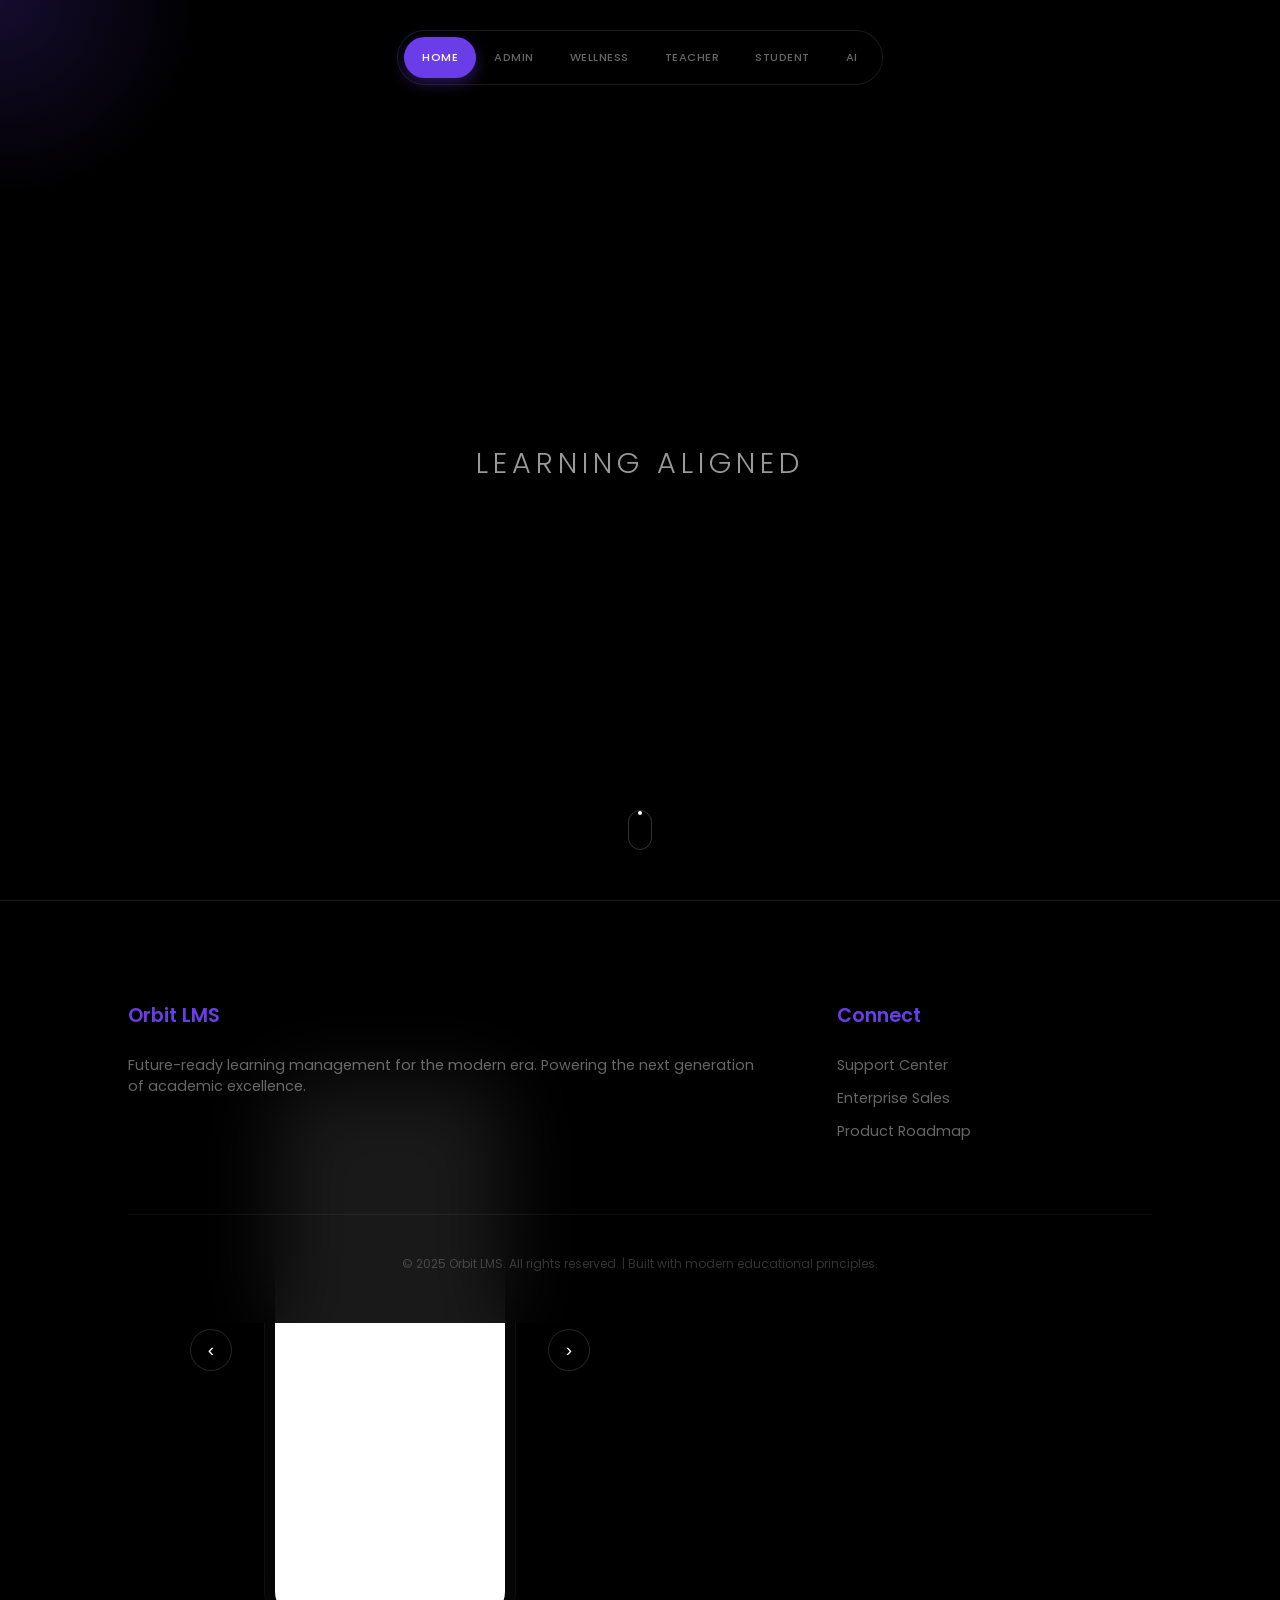
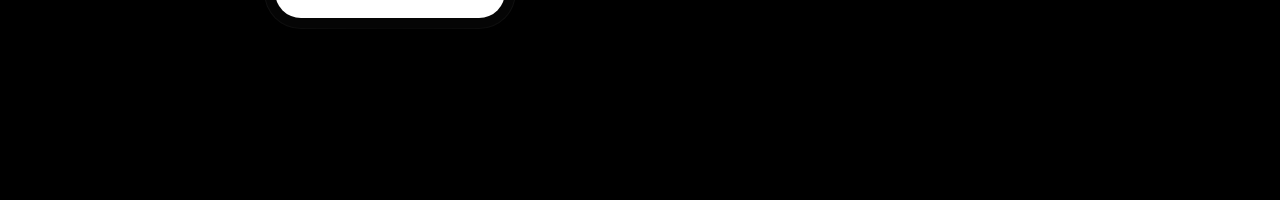
==== index.html @ 5fdad72a "Create index.html" ====
<!DOCTYPE html>
<html lang="en">
<head>
    <meta charset="UTF-8">
    <meta name="viewport" content="width=device-width, initial-scale=1.0">
    <title>Orbit LMS</title>
    <link href="https://fonts.googleapis.com/css2?family=Poppins:wght@200;300;400;500;600;700;800;900&display=swap" rel="stylesheet">
    <link rel="stylesheet" href="style.css">
</head>
<body>
    <div id="app" class="app-container bg-transition-purple is-hero-active">
        <div class="cursor-glow"></div>
        <div id="cursor-trail"></div>
        
        <nav class="floating-nav is-hero">
            <div class="nav-pill" id="nav-pill">
                <button class="active" data-section="hero">Home</button>
                <button data-section="admin">Admin</button>
                <button data-section="wellness">Wellness</button>
                <button data-section="teacher">Teacher</button>
                <button data-section="student">Student</button>
                <button data-section="ai">Ai</button>
            </div>
        </nav>
        
        <header class="hero" id="hero-section">
            <div class="hero-content">
                <h1 class="interactive-title" id="title-text"></h1>
                <p>Learning Aligned</p>
                <div class="scroll-indicator">
                    <div class="mouse"></div>
                </div>
            </div>
        </header>

        <main class="interactive-scroll-zone">
            <div class="sticky-phone-container">
                <div class="phone-mockup">
                    <button class="phone-nav-btn prev" id="prev-btn">‹</button>
                    <button class="phone-nav-btn next" id="next-btn">›</button>
                    
                    <div class="phone-screen">
                        <div class="screen-inner">
                            <div class="app-bar" id="app-bar">Orbit ADMIN</div>
                            <div class="screen-content">
                                <div class="sub-slide-container" id="sub-slides"></div>
                            </div>
                            <div class="screen-dots" id="screen-dots"></div>
                        </div>
                    </div>
                </div>
            </div>

            <div class="content-layers" id="content-layers"></div>
        </main>

        <footer class="footer">
            <div class="footer-content">
                <div class="footer-section">
                    <h3>Orbit LMS</h3>
                    <p>Future-ready learning management for the modern era. Powering the next generation of academic excellence.</p>
                </div>
                <div class="footer-section">
                    <h3>Connect</h3>
                    <a href="#">Support Center</a>
                    <a href="#">Enterprise Sales</a>
                    <a href="#">Product Roadmap</a>
                </div>
            </div>
            <div class="footer-bottom">
                &copy; 2025 Orbit LMS. All rights reserved. | Built with modern educational principles.
            </div>
        </footer>
    </div>

    <script src="script.js"></script>
</body>
</html>
---- style.css ----
/* Modern Orbit LMS Styles */
:root {
    --primary: #6A3DE8;
    --primary-glow: rgba(106, 61, 232, 0.4);
    --wellness-pink: #FFB7C5;
    --wellness-maroon: #5E0B15;
    --bg-dark: #000000;
    --glass: rgba(255, 255, 255, 0.05);
    --glass-border: rgba(255, 255, 255, 0.1);
    --font-sans: 'Poppins', sans-serif;
    --phone-width: 250px;
    --sidebar-width: 140px;
}

* {
    margin: 0;
    padding: 0;
    box-sizing: border-box;
}

.is-hero-active * {
    cursor: none !important;
}

.is-content-active * {
    cursor: auto;
}

body {
    font-family: var(--font-sans);
    color: #fff;
    background-color: var(--bg-dark);
    overflow-x: hidden;
    -webkit-font-smoothing: antialiased;
}

.app-container {
    min-height: 100vh;
    transition: background 1.2s cubic-bezier(0.4, 0, 0.2, 1);
}

.bg-transition-purple {
    background: linear-gradient(135deg, var(--primary) 0%, var(--bg-dark) 100%);
    background-attachment: fixed;
}

.bg-transition-wellness {
    background: linear-gradient(135deg, var(--wellness-pink) 0%, var(--wellness-maroon) 100%);
    background-attachment: fixed;
}

.cursor-trail-symbol {
    position: fixed;
    pointer-events: none;
    z-index: 10000;
    color: var(--primary);
    font-family: var(--font-sans);
    font-weight: 700;
    font-size: 1.2rem;
    transform: translate(-50%, -50%);
    user-select: none;
    mix-blend-mode: screen;
}

.cursor-glow {
    position: fixed;
    width: 400px;
    height: 400px;
    background: radial-gradient(circle, rgba(106, 61, 232, 0.2) 0%, transparent 70%);
    border-radius: 50%;
    pointer-events: none;
    z-index: 9999;
    transform: translate(-50%, -50%);
}

.hero {
    height: 100vh;
    display: flex;
    align-items: center;
    justify-content: center;
    text-align: center;
    position: relative;
    z-index: 10;
    background-color: #000000;
}

.hero h1 {
    font-family: var(--font-sans);
    font-size: clamp(3rem, 12vw, 7rem);
    font-weight: 600;
    letter-spacing: -0.05em;
    line-height: 0.9;
    margin-bottom: 20px;
}

.interactive-title {
    display: inline-flex;
    white-space: pre;
}

.title-char {
    display: inline-block;
    transition: transform 0.3s cubic-bezier(0.175, 0.885, 0.32, 1.275), 
                text-shadow 0.3s ease, 
                color 0.3s ease;
    font-family: var(--font-sans);
}

.title-char:hover {
    transform: scale(1.08);
    color: #fff;
    text-shadow: 
        0 0 20px var(--primary),
        0 0 40px var(--primary-glow),
        0 0 60px rgba(255, 255, 255, 0.2);
}

.title-space {
    display: inline-block;
}

.hero p {
    font-family: var(--font-sans);
    font-size: clamp(1rem, 3vw, 1.8rem);
    font-weight: 300;
    opacity: 0.6;
    letter-spacing: 5px;
    text-transform: uppercase;
}

.scroll-indicator {
    position: absolute;
    bottom: 50px;
    left: 50%;
    transform: translateX(-50%);
}

.mouse {
    width: 24px;
    height: 40px;
    border: 1.5px solid rgba(255,255,255,0.2);
    border-radius: 20px;
    position: relative;
}

.mouse::before {
    content: '';
    width: 4px;
    height: 4px;
    background: #fff;
    position: absolute;
    left: 50%;
    transform: translateX(-50%);
    border-radius: 50%;
    animation: mouseScroll 2s infinite;
}

@keyframes mouseScroll {
    0% { opacity: 0; top: 8px; }
    50% { opacity: 1; }
    100% { opacity: 0; top: 28px; }
}

.interactive-scroll-zone {
    position: relative;
    width: 100%;
}

.sticky-phone-container {
    position: sticky;
    top: 0;
    height: 100vh;
    width: 100%;
    display: grid;
    grid-template-columns: 1fr 1fr;
    align-items: center;
    z-index: 100;
    pointer-events: none;
}

.phone-mockup {
    grid-column: 1;
    justify-self: center;
    margin-left: var(--sidebar-width);
    width: var(--phone-width);
    aspect-ratio: 9 / 20;
    height: auto;
    max-height: 80vh;
    background: #050505;
    border-radius: 36px;
    padding: 10px;
    box-shadow: 0 60px 120px rgba(0,0,0,0.8), 0 0 0 1px rgba(255,255,255,0.1);
    position: relative;
    pointer-events: auto;
    display: flex;
    flex-direction: column;
}

.phone-nav-btn {
    position: absolute;
    top: 50%;
    width: 42px;
    height: 42px;
    border-radius: 50%;
    background: rgba(0,0,0,0.9);
    backdrop-filter: blur(10px);
    border: 1px solid rgba(255,255,255,0.15);
    color: white;
    display: flex;
    align-items: center;
    justify-content: center;
    font-size: 1.2rem;
    z-index: 110;
    transform: translateY(-50%);
    transition: all 0.3s cubic-bezier(0.16, 1, 0.3, 1);
    cursor: pointer;
}

.phone-nav-btn:hover { 
    background: var(--primary); 
    border-color: transparent; 
}

.phone-nav-btn.prev { 
    left: -75px; 
}

.phone-nav-btn.next { 
    right: -75px; 
}

.phone-screen {
    flex: 1;
    width: 100%;
    background: #ffffff;
    border-radius: 26px;
    overflow: hidden;
    color: #111;
    position: relative;
}

.screen-inner { 
    height: 100%; 
    display: flex; 
    flex-direction: column; 
}

.app-bar { 
    padding: 30px 20px 15px; 
    font-weight: 600; 
    font-size: 0.6rem; 
    border-bottom: 1px solid #f2f2f2; 
    text-align: center; 
    letter-spacing: 1.2px; 
    text-transform: uppercase; 
    color: #bbb; 
}

.screen-content { 
    flex: 1; 
    overflow: hidden; 
    position: relative; 
}

.sub-slide-container { 
    display: flex; 
    height: 100%; 
    transition: transform 0.7s cubic-bezier(0.16, 1, 0.3, 1); 
}

.sub-slide { 
    min-width: 100%; 
    height: 100%; 
    padding: 25px 20px; 
    display: flex; 
    flex-direction: column; 
    align-items: center; 
    text-align: center; 
}

.sub-slide h2 { 
    font-family: var(--font-sans); 
    font-size: 1.1rem; 
    font-weight: 500; 
    margin-bottom: 8px; 
    color: var(--primary); 
}

.sub-slide p { 
    font-family: var(--font-sans); 
    font-size: 0.75rem; 
    color: #888; 
    line-height: 1.5; 
}

.phone-icon-large { 
    font-size: 3rem; 
    margin-bottom: 15px; 
}

.screen-dots { 
    padding: 12px; 
    display: flex; 
    justify-content: center; 
    gap: 6px; 
}

.s-dot { 
    width: 5px; 
    height: 5px; 
    border-radius: 50%; 
    background: #eee; 
    transition: all 0.3s; 
}

.s-dot.active { 
    background: var(--primary); 
    width: 15px; 
    border-radius: 4px; 
}

.content-layers {
    margin-top: -100vh;
}

.scroll-section {
    height: 100vh;
    width: 100%;
    display: grid;
    grid-template-columns: 1fr 1fr;
    align-items: center;
    position: relative;
    padding: 0 5%;
}

.text-content {
    grid-column: 2;
    padding-left: 10%;
    padding-right: 5%;
    z-index: 10;
    text-align: left;
}

.section-title {
    font-family: var(--font-sans);
    font-size: clamp(2rem, 5vw, 3.5rem);
    font-weight: 600;
    margin-bottom: 20px;
    line-height: 1.1;
    letter-spacing: -0.01em;
}

.section-subtitle {
    font-family: var(--font-sans);
    font-size: clamp(0.9rem, 1.8vw, 1.15rem);
    font-weight: 300;
    line-height: 1.6;
    color: rgba(255,255,255,0.7);
}

.footer {
    padding: 100px 10% 50px;
    background: rgba(0,0,0,0.9);
    backdrop-filter: blur(40px);
    border-top: 1px solid var(--glass-border);
    position: relative;
    z-index: 110;
}

.footer-content {
    display: grid;
    grid-template-columns: 2fr 1fr;
    gap: 80px;
    margin-bottom: 60px;
}

.footer-section h3 { 
    font-family: var(--font-sans); 
    font-size: 1.2rem; 
    color: var(--primary); 
    margin-bottom: 25px; 
    font-weight: 600; 
}

.footer-section p, 
.footer-section a { 
    font-family: var(--font-sans); 
    color: rgba(255,255,255,0.4); 
    text-decoration: none; 
    display: block; 
    margin-bottom: 12px; 
    font-size: 0.9rem; 
}

.footer-bottom { 
    text-align: center; 
    padding-top: 40px; 
    border-top: 1px solid rgba(255,255,255,0.05); 
    font-size: 0.75rem; 
    color: rgba(255,255,255,0.2); 
}

.floating-nav {
    position: fixed;
    z-index: 1000;
    transition: all 0.6s cubic-bezier(0.16, 1, 0.3, 1);
    pointer-events: none;
}

.floating-nav.is-hero {
    top: 30px;
    left: 0;
    right: 0;
    display: flex;
    justify-content: center;
    padding: 0 15px;
}

.floating-nav.is-sidebar {
    top: 100px;
    left: 30px;
    bottom: 100px;
    display: flex;
    align-items: center;
}

.nav-pill {
    pointer-events: auto;
    background: rgba(0, 0, 0, 0.85);
    backdrop-filter: blur(25px);
    padding: 6px;
    border-radius: 40px;
    border: 1px solid var(--glass-border);
    display: flex;
    box-shadow: 0 20px 40px rgba(0,0,0,0.6);
}

.is-sidebar .nav-pill {
    flex-direction: column;
    padding: 12px 6px;
    gap: 8px;
}

.nav-pill button {
    background: transparent;
    border: none;
    color: rgba(255,255,255,0.4);
    padding: 12px 18px;
    border-radius: 100px;
    cursor: pointer;
    font-weight: 500;
    font-size: 0.7rem;
    transition: all 0.3s cubic-bezier(0.16, 1, 0.3, 1);
    letter-spacing: 0.5px;
    text-transform: uppercase;
    font-family: var(--font-sans);
    white-space: nowrap;
}

.nav-pill button:hover {
    color: #fff;
    background: rgba(255,255,255,0.05);
}

.nav-pill button.active {
    background: var(--primary);
    color: #fff;
    box-shadow: 0 5px 15px var(--primary-glow);
}

@media (max-width: 768px) {
    .floating-nav {
        display: none !important;
    }

    .is-hero-active * { 
        cursor: auto !important; 
    }

    .sticky-phone-container {
        grid-template-columns: 1fr;
        justify-content: center;
        align-items: flex-start;
        padding-top: 10vh;
    }

    .phone-mockup {
        grid-column: 1;
        margin-left: 0;
        width: 180px;
        max-height: 50vh;
        box-shadow: 0 30px 60px rgba(0,0,0,0.8);
    }

    .phone-nav-btn {
        width: 36px;
        height: 36px;
        font-size: 1rem;
    }
    
    .phone-nav-btn.prev { 
        left: -45px; 
    }
    
    .phone-nav-btn.next { 
        right: -45px; 
    }

    .scroll-section {
        grid-template-columns: 1fr;
        height: 100vh;
        display: flex;
        flex-direction: column;
        justify-content: flex-end;
        padding-bottom: 10vh;
    }

    .text-content {
        grid-column: 1;
        width: 90%;
        margin: 0 auto;
        padding: 24px;
        text-align: center;
        background: rgba(0, 0, 0, 0.7);
        backdrop-filter: blur(20px);
        border-radius: 20px;
        border: 1px solid rgba(255, 255, 255, 0.1);
        box-shadow: 0 10px 30px rgba(0,0,0,0.5);
    }

    .section-title {
        font-family: var(--font-sans);
        font-size: 1.8rem;
        margin-bottom: 10px;
    }

    .section-subtitle {
        font-family: var(--font-sans);
        font-size: 0.9rem;
        line-height: 1.4;
        color: rgba(255, 255, 255, 0.8);
    }

    .hero h1 { 
        font-size: 3.5rem; 
    }
}

@media (max-width: 1024px) and (min-width: 769px) {
    :root { 
        --sidebar-width: 80px; 
    }
    
    .text-content { 
        padding-left: 5%; 
    }
}
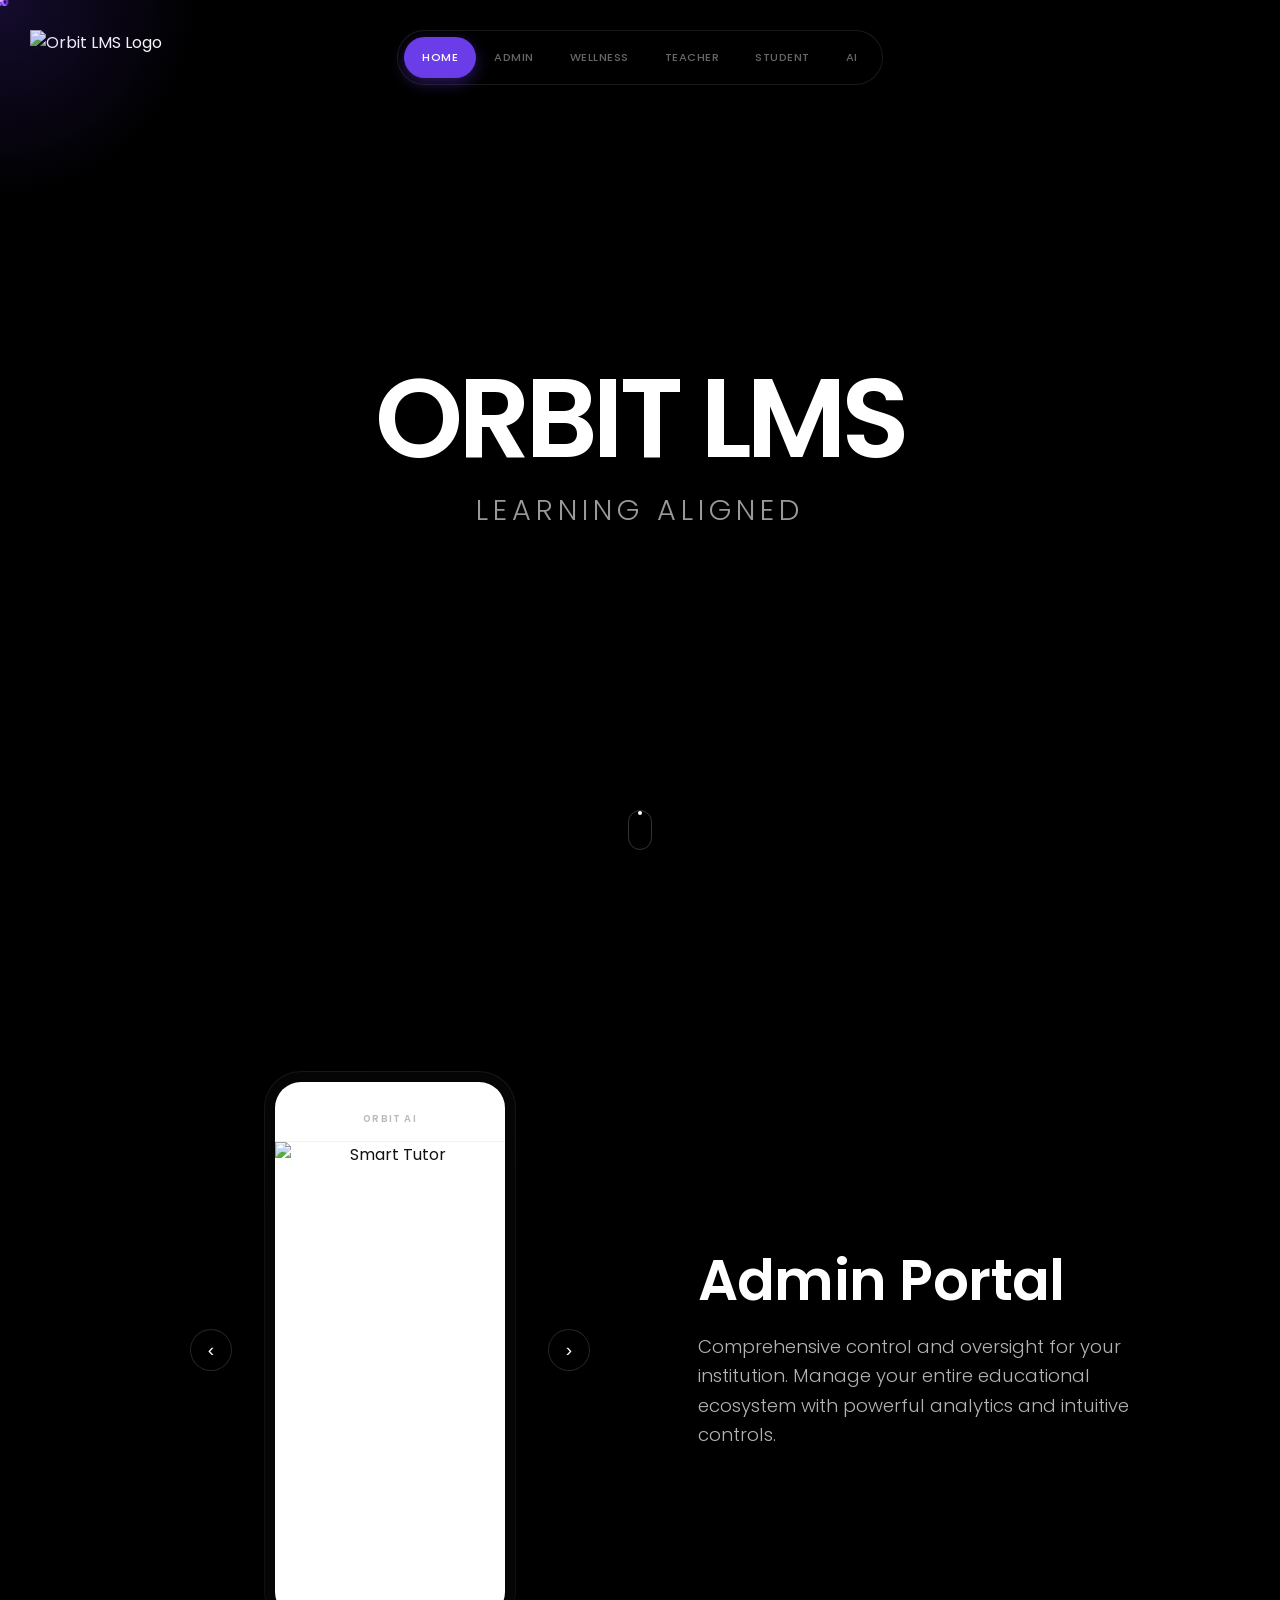
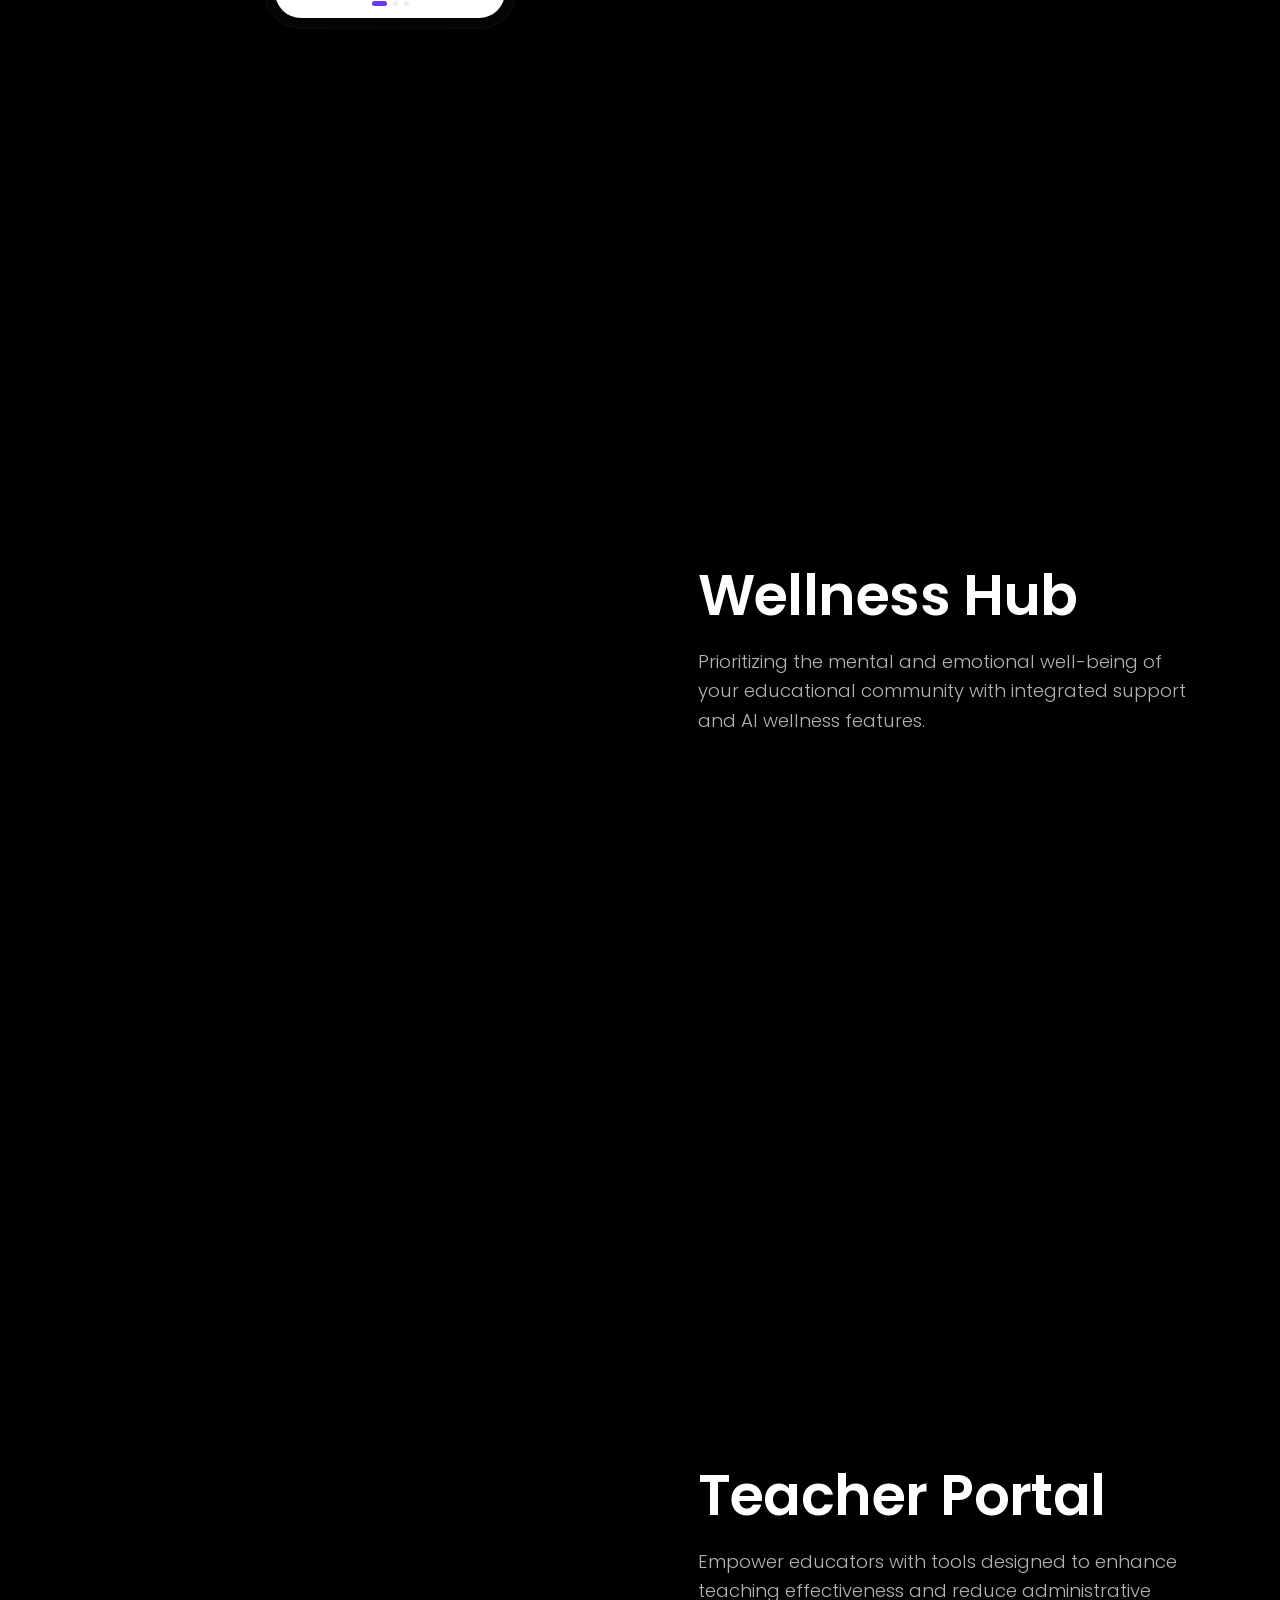
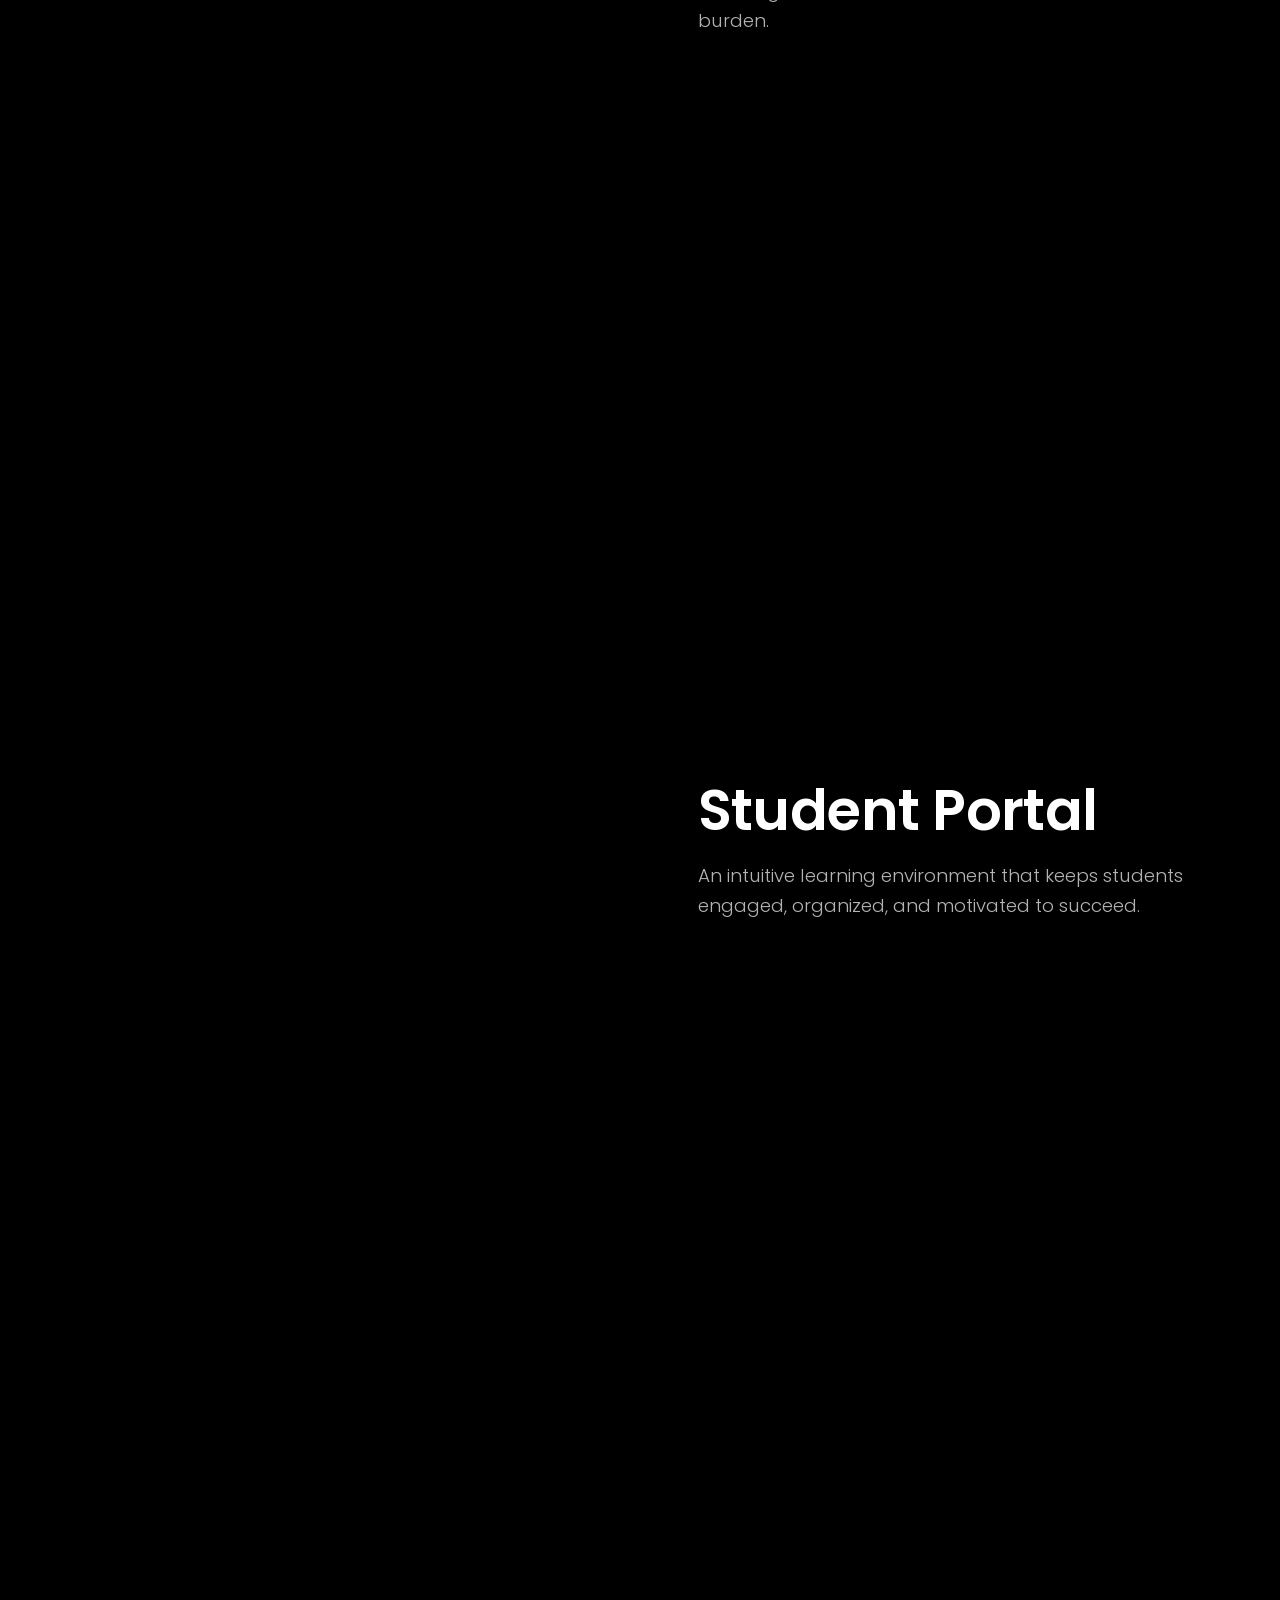
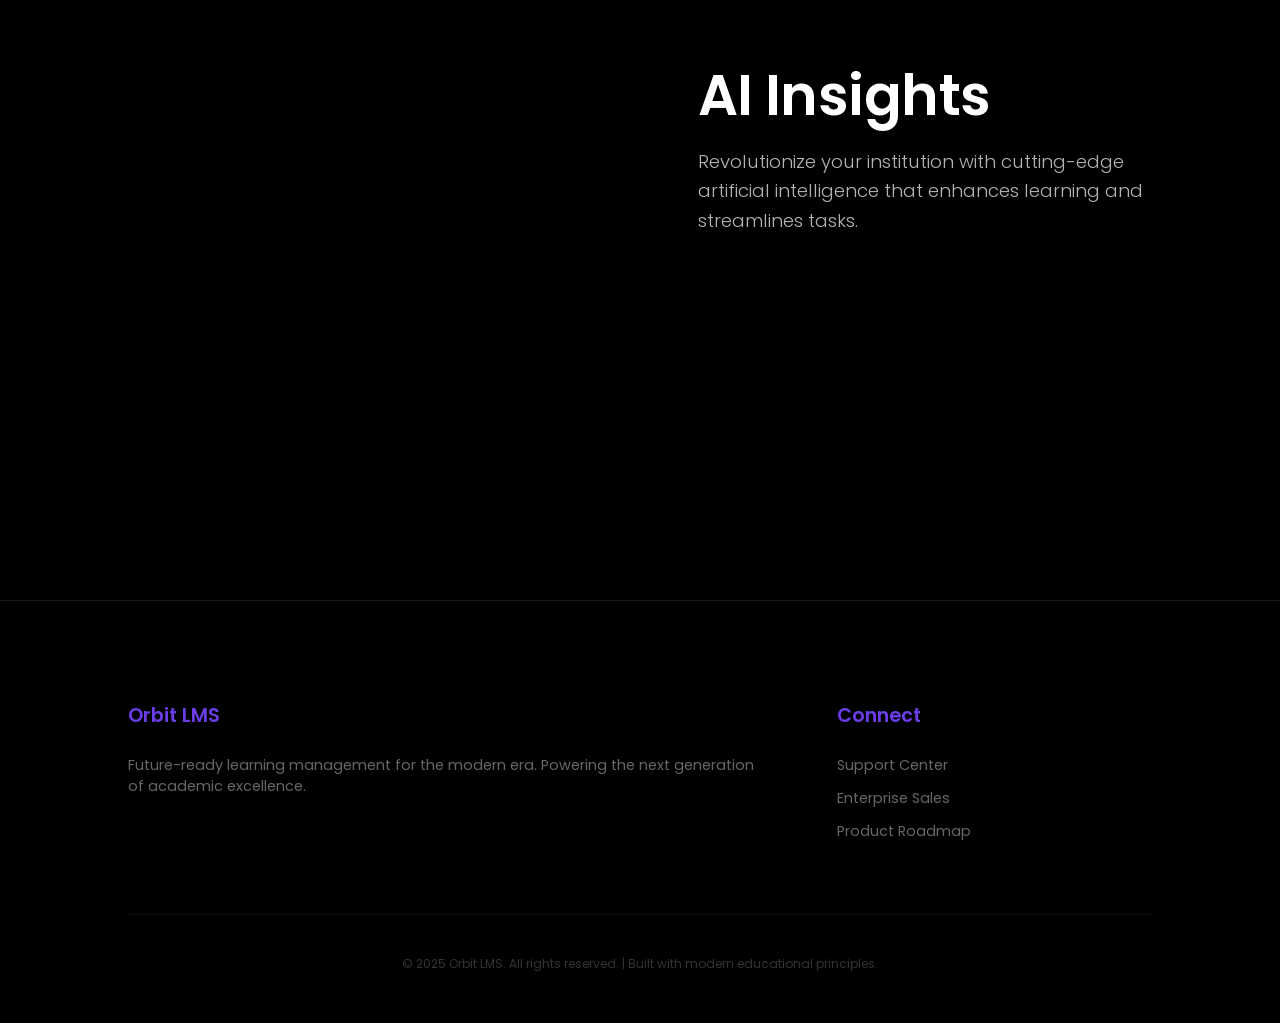
==== commit 1beb3e9c: "Update index.html" ====
--- a/index.html
+++ b/index.html
@@ -12,6 +12,10 @@
         <div class="cursor-glow"></div>
         <div id="cursor-trail"></div>
         
+        <div class="logo-container">
+            <img src="logo.png" alt="Orbit LMS Logo" class="site-logo">
+        </div>
+
         <nav class="floating-nav is-hero">
             <div class="nav-pill" id="nav-pill">
                 <button class="active" data-section="hero">Home</button>
--- a/style.css
+++ b/style.css
@@ -271,31 +271,19 @@
 .sub-slide { 
     min-width: 100%; 
     height: 100%; 
-    padding: 25px 20px; 
+    padding: 0;
     display: flex; 
     flex-direction: column; 
     align-items: center; 
-    text-align: center; 
-}
-
-.sub-slide h2 { 
-    font-family: var(--font-sans); 
-    font-size: 1.1rem; 
-    font-weight: 500; 
-    margin-bottom: 8px; 
-    color: var(--primary); 
-}
-
-.sub-slide p { 
-    font-family: var(--font-sans); 
-    font-size: 0.75rem; 
-    color: #888; 
-    line-height: 1.5; 
-}
-
-.phone-icon-large { 
-    font-size: 3rem; 
-    margin-bottom: 15px; 
+    text-align: center;
+    overflow: hidden;
+}
+
+.screenshot-image {
+    width: 100%;
+    height: 100%;
+    object-fit: cover;
+    object-position: top;
 }
 
 .screen-dots { 
@@ -398,6 +386,26 @@
     border-top: 1px solid rgba(255,255,255,0.05); 
     font-size: 0.75rem; 
     color: rgba(255,255,255,0.2); 
+}
+
+.logo-container {
+    position: fixed;
+    top: 30px;
+    left: 30px;
+    z-index: 1001;
+    pointer-events: auto;
+}
+
+.site-logo {
+    width: 50px;
+    height: 50px;
+    object-fit: contain;
+    transition: transform 0.3s cubic-bezier(0.16, 1, 0.3, 1);
+    cursor: pointer;
+}
+
+.site-logo:hover {
+    transform: scale(1.1) rotate(5deg);
 }
 
 .floating-nav {
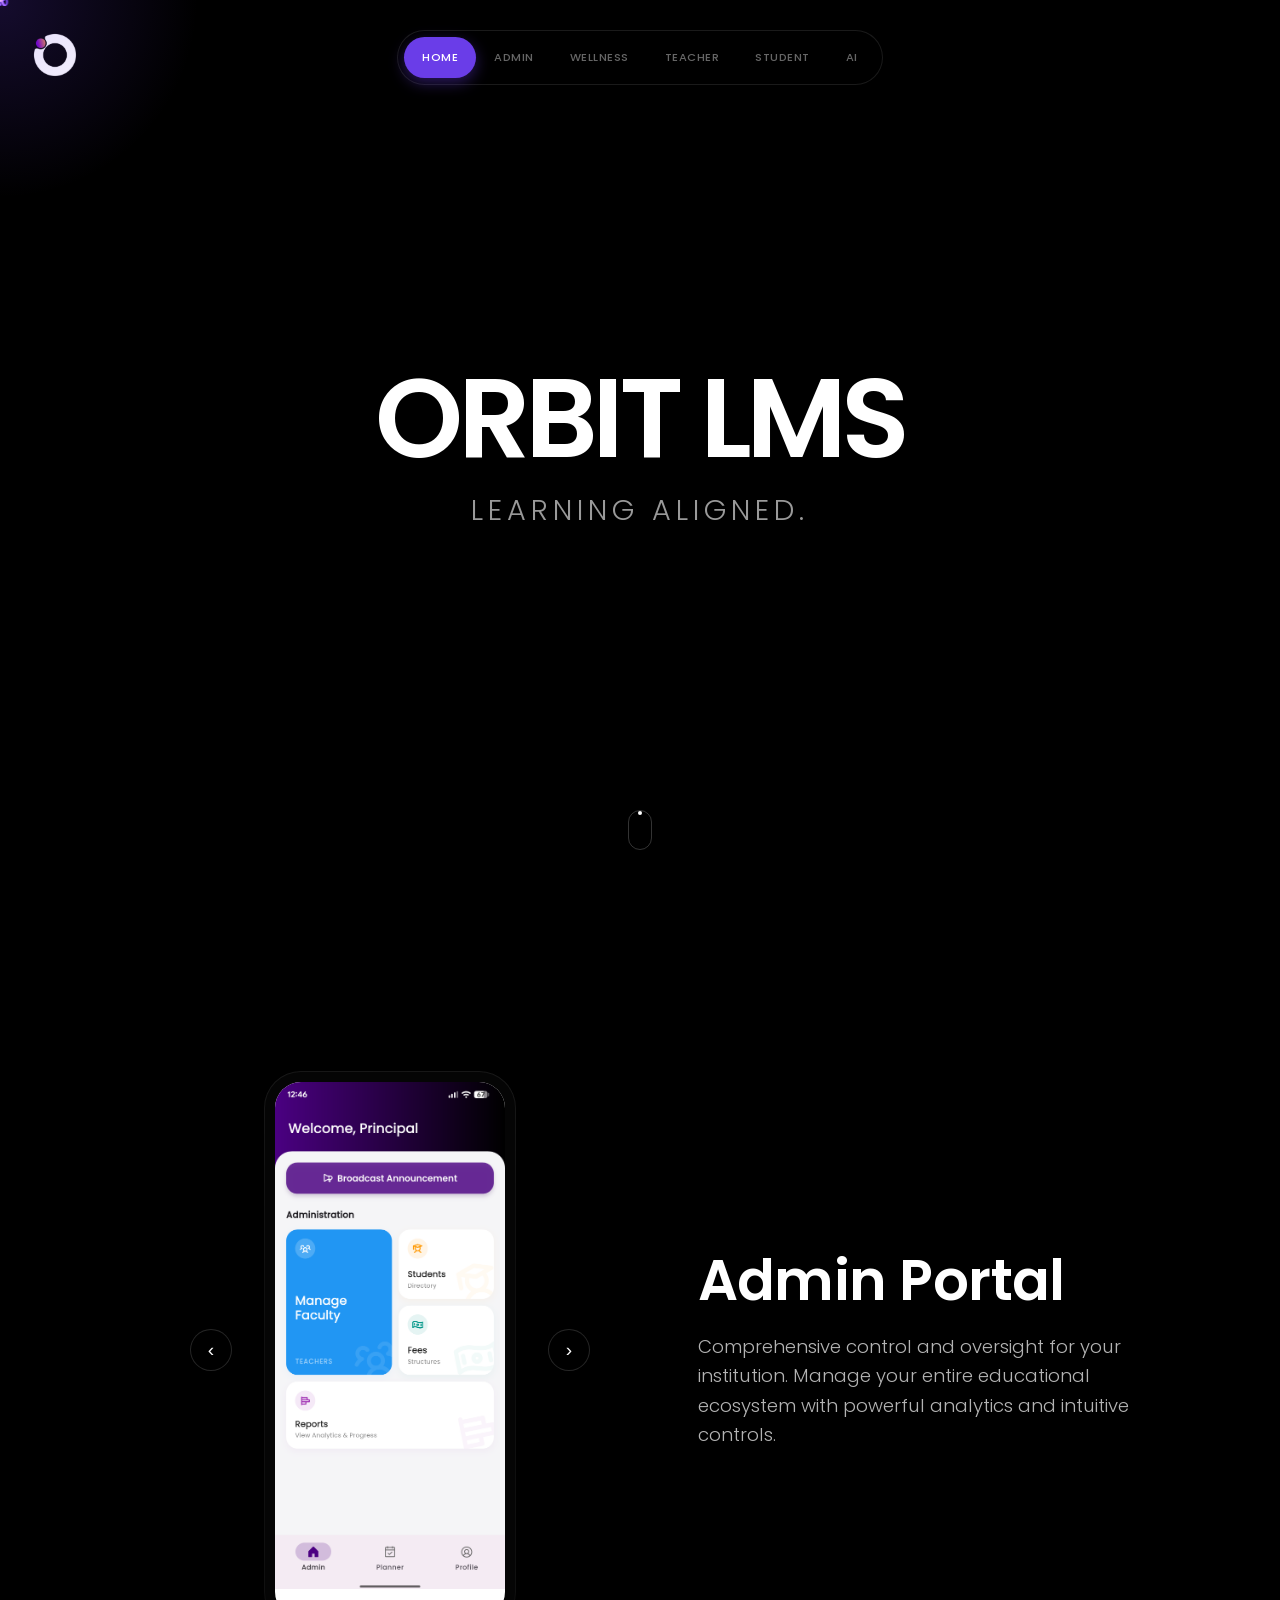
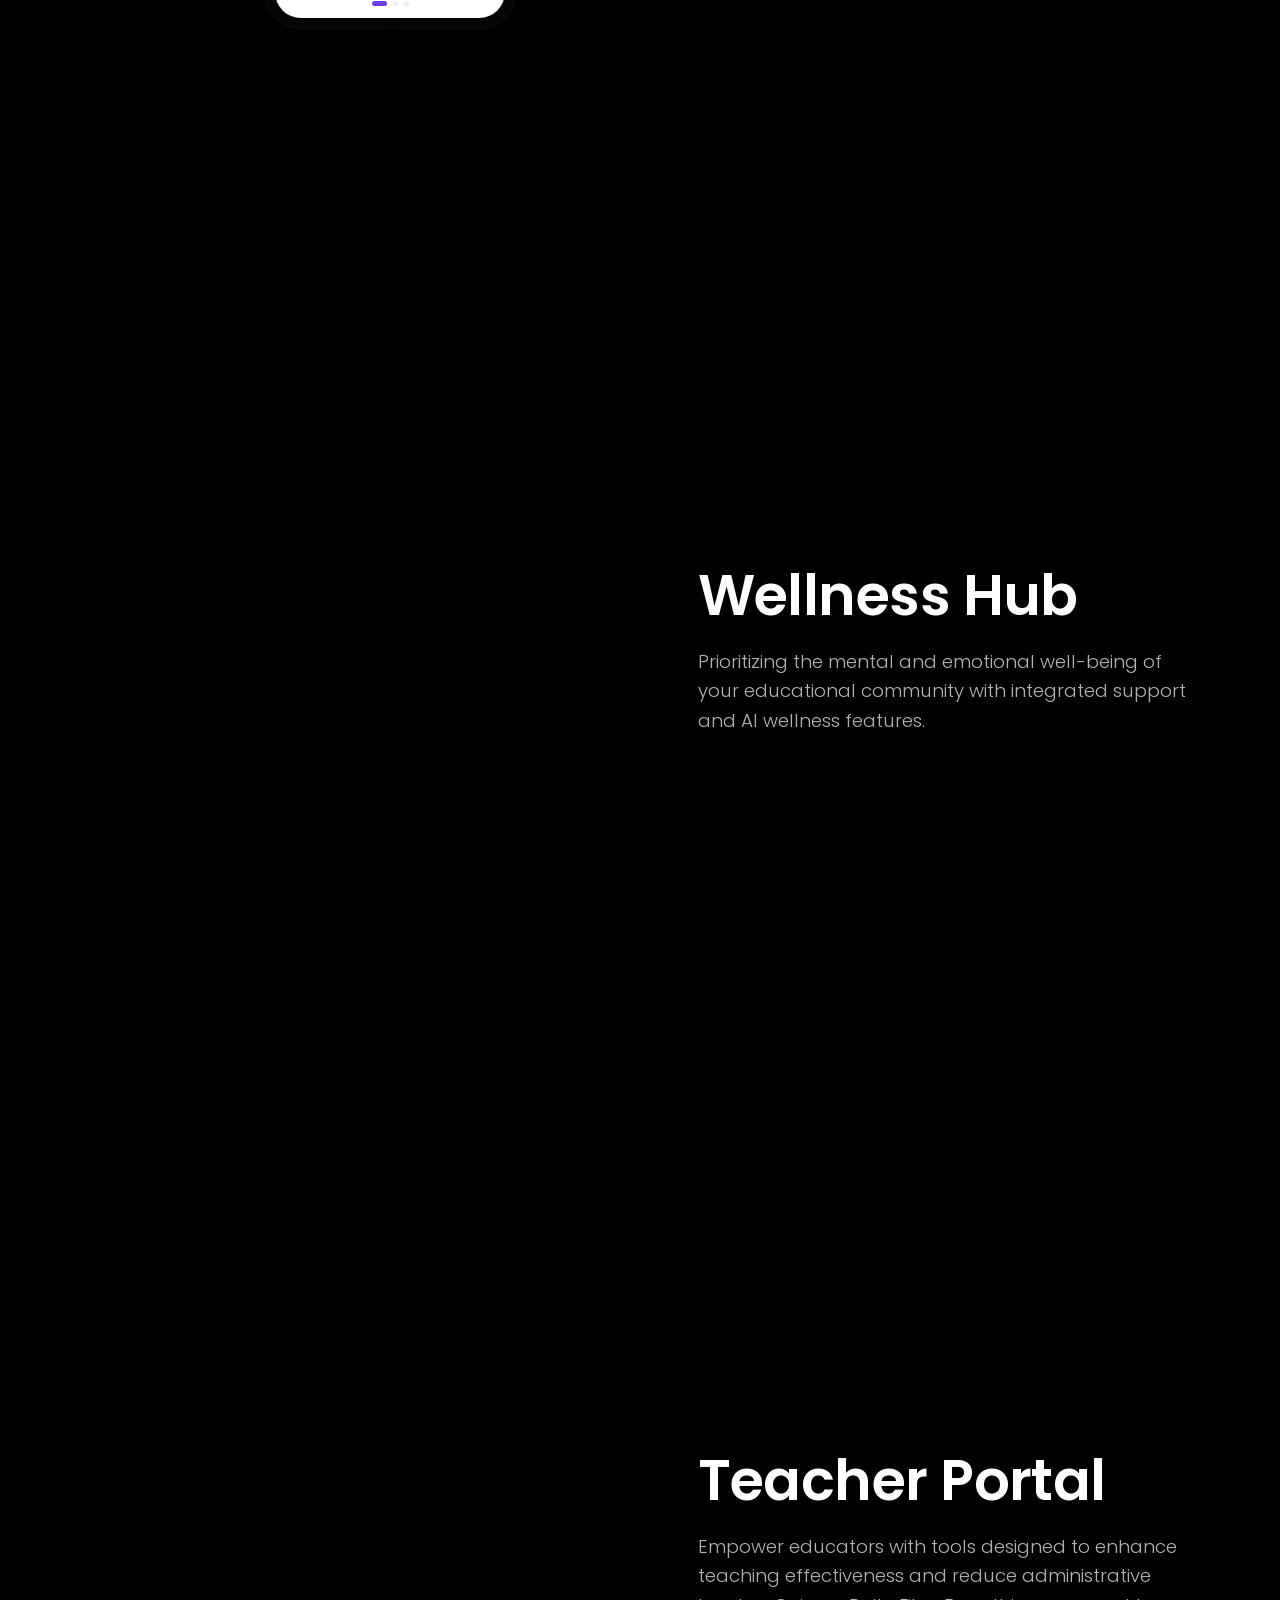
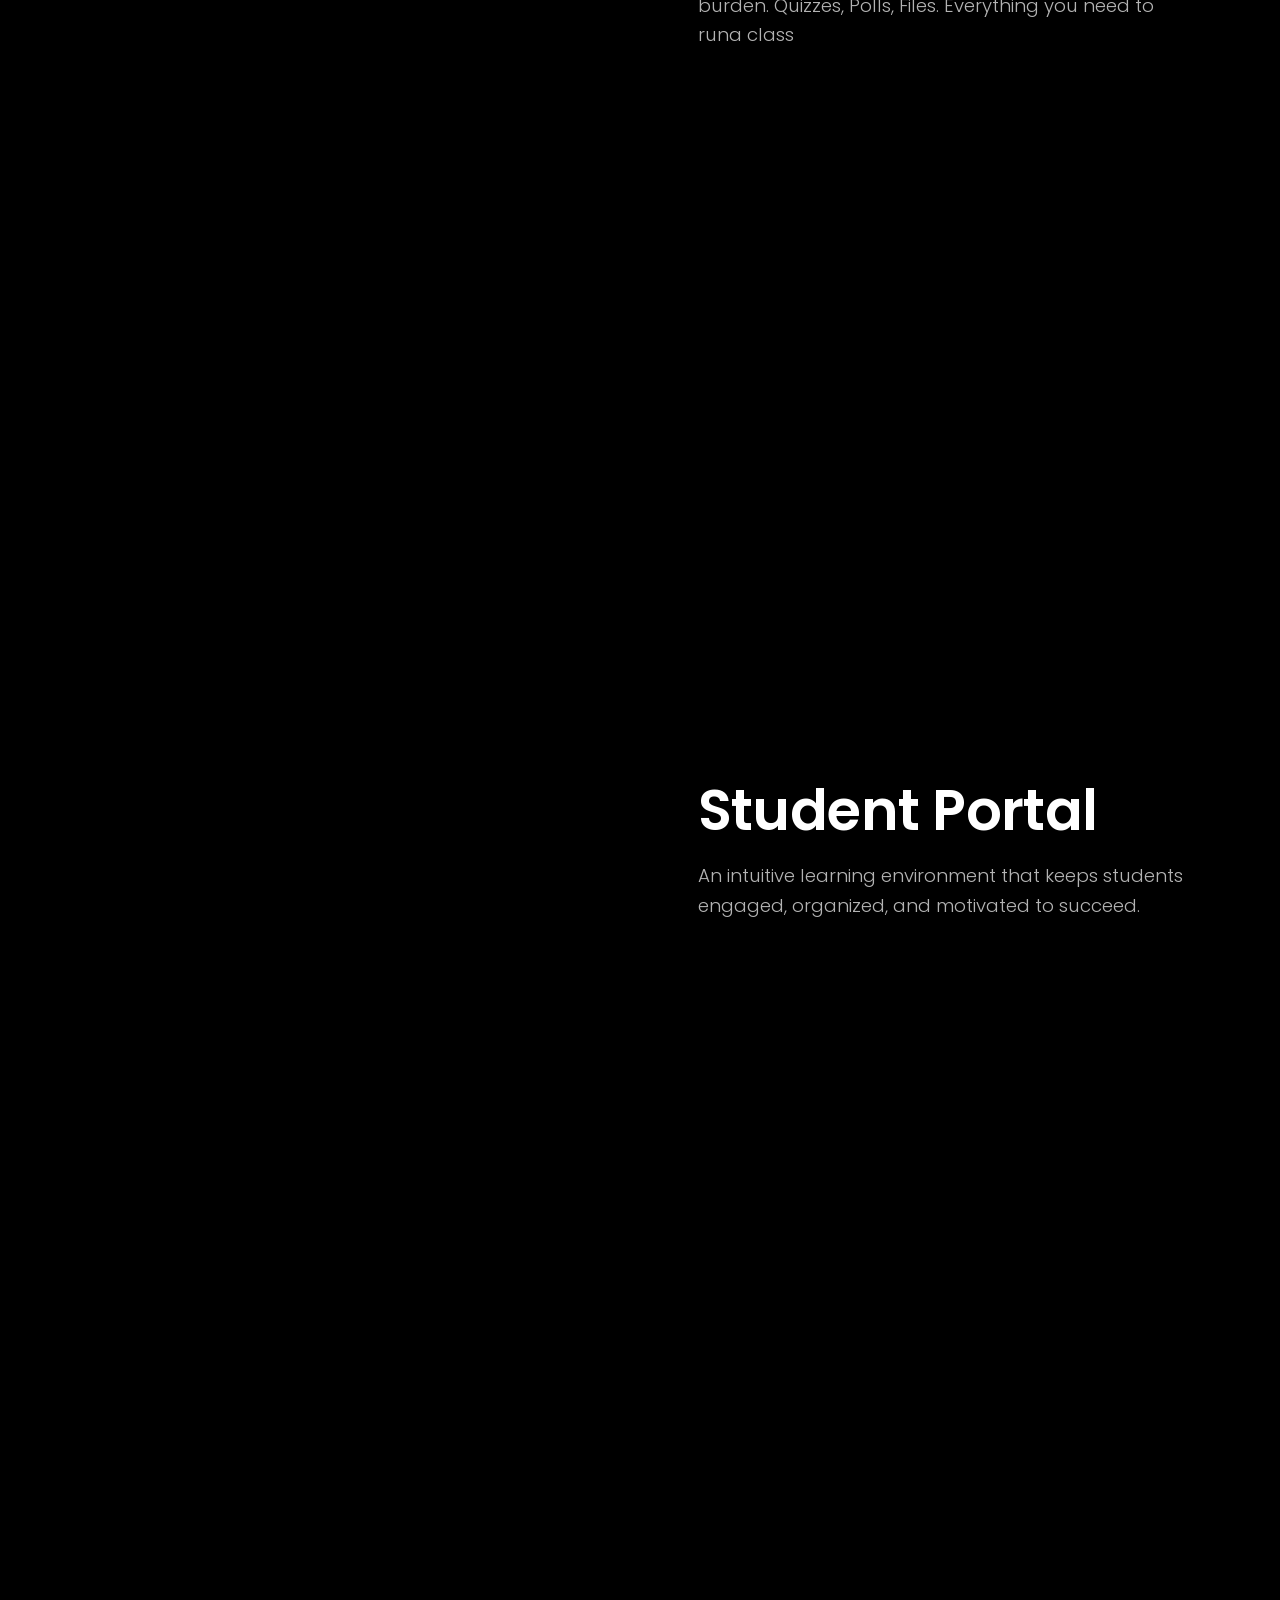
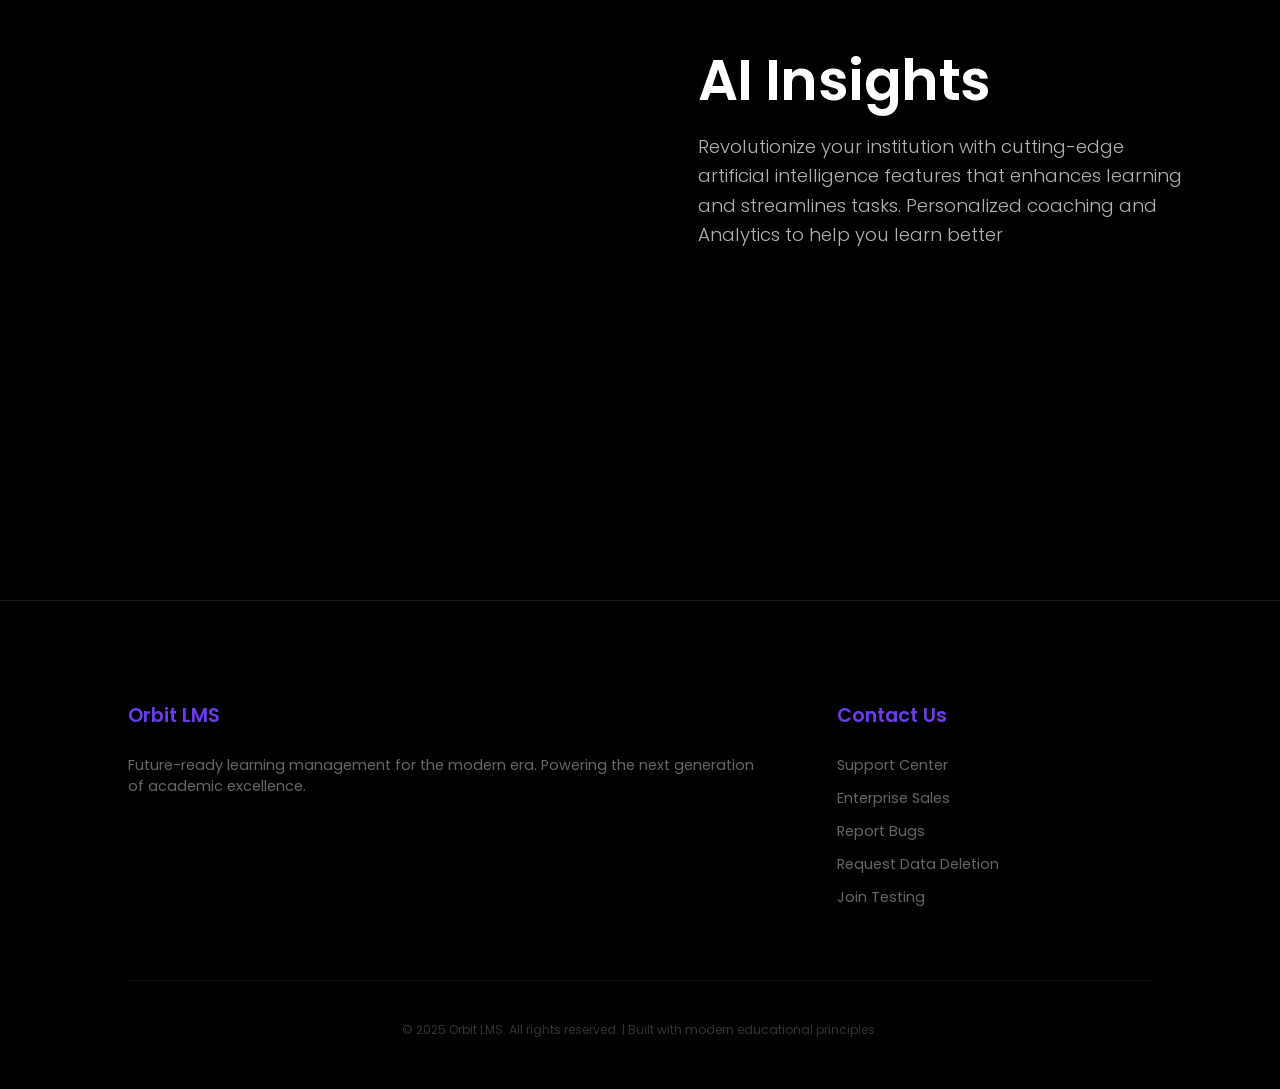
==== commit f6857351: "Update index.html" ====
--- a/index.html
+++ b/index.html
@@ -30,7 +30,7 @@
         <header class="hero" id="hero-section">
             <div class="hero-content">
                 <h1 class="interactive-title" id="title-text"></h1>
-                <p>Learning Aligned</p>
+                <p>Learning Aligned.</p>
                 <div class="scroll-indicator">
                     <div class="mouse"></div>
                 </div>
@@ -65,10 +65,12 @@
                     <p>Future-ready learning management for the modern era. Powering the next generation of academic excellence.</p>
                 </div>
                 <div class="footer-section">
-                    <h3>Connect</h3>
-                    <a href="#">Support Center</a>
-                    <a href="#">Enterprise Sales</a>
-                    <a href="#">Product Roadmap</a>
+                    <h3>Contact Us</h3>
+                    <a href="mailto:gkaran.uni@gmail.com?subject=Support%20Request">Support Center</a>
+                    <a href="mailto:gkaran.uni@gmail.com?subject=Enterprise%20Sales%20Inquiry">Enterprise Sales</a>
+                    <a href="https://forms.gle/w4K11pionRkRowX56" target="_blank" rel="noopener noreferrer">Report Bugs</a>
+                    <a href="https://forms.gle/p6UxcMPDzvgw4ME19" target="_blank" rel="noopener noreferrer">Request Data Deletion</a>
+                    <a href="https://play.google.com/store/apps/details?id=com.karn.orbit&hl=en-US&ah=BYRfBVNQ8yppMi0He7ojr3D-35E" target="_blank" rel="noopener noreferrer">Join Testing</a>
                 </div>
             </div>
             <div class="footer-bottom">
--- a/style.css
+++ b/style.css
@@ -60,6 +60,11 @@
     transform: translate(-50%, -50%);
     user-select: none;
     mix-blend-mode: screen;
+    transition: color 0.6s ease;
+}
+
+.bg-transition-wellness .cursor-trail-symbol {
+    color: var(--wellness-pink);
 }
 
 .cursor-glow {
@@ -71,6 +76,11 @@
     pointer-events: none;
     z-index: 9999;
     transform: translate(-50%, -50%);
+    transition: background 0.6s ease;
+}
+
+.bg-transition-wellness .cursor-glow {
+    background: radial-gradient(circle, rgba(255, 183, 197, 0.3) 0%, transparent 70%);
 }
 
 .hero {
@@ -246,14 +256,7 @@
 }
 
 .app-bar { 
-    padding: 30px 20px 15px; 
-    font-weight: 600; 
-    font-size: 0.6rem; 
-    border-bottom: 1px solid #f2f2f2; 
-    text-align: center; 
-    letter-spacing: 1.2px; 
-    text-transform: uppercase; 
-    color: #bbb; 
+    display: none;
 }
 
 .screen-content { 
@@ -370,14 +373,26 @@
     font-weight: 600; 
 }
 
-.footer-section p, 
+.footer-section p { 
+    font-family: var(--font-sans); 
+    color: rgba(255,255,255,0.4); 
+    display: block; 
+    margin-bottom: 12px; 
+    font-size: 0.9rem; 
+}
+
 .footer-section a { 
     font-family: var(--font-sans); 
     color: rgba(255,255,255,0.4); 
     text-decoration: none; 
     display: block; 
     margin-bottom: 12px; 
-    font-size: 0.9rem; 
+    font-size: 0.9rem;
+    transition: color 0.3s ease;
+}
+
+.footer-section a:hover {
+    color: var(--primary);
 }
 
 .footer-bottom { 
@@ -474,6 +489,13 @@
     background: var(--primary);
     color: #fff;
     box-shadow: 0 5px 15px var(--primary-glow);
+    transition: all 0.3s cubic-bezier(0.16, 1, 0.3, 1);
+}
+
+.bg-transition-wellness .nav-pill button.active {
+    background: var(--wellness-pink);
+    color: var(--wellness-maroon);
+    box-shadow: 0 5px 15px rgba(255, 183, 197, 0.4);
 }
 
 @media (max-width: 768px) {
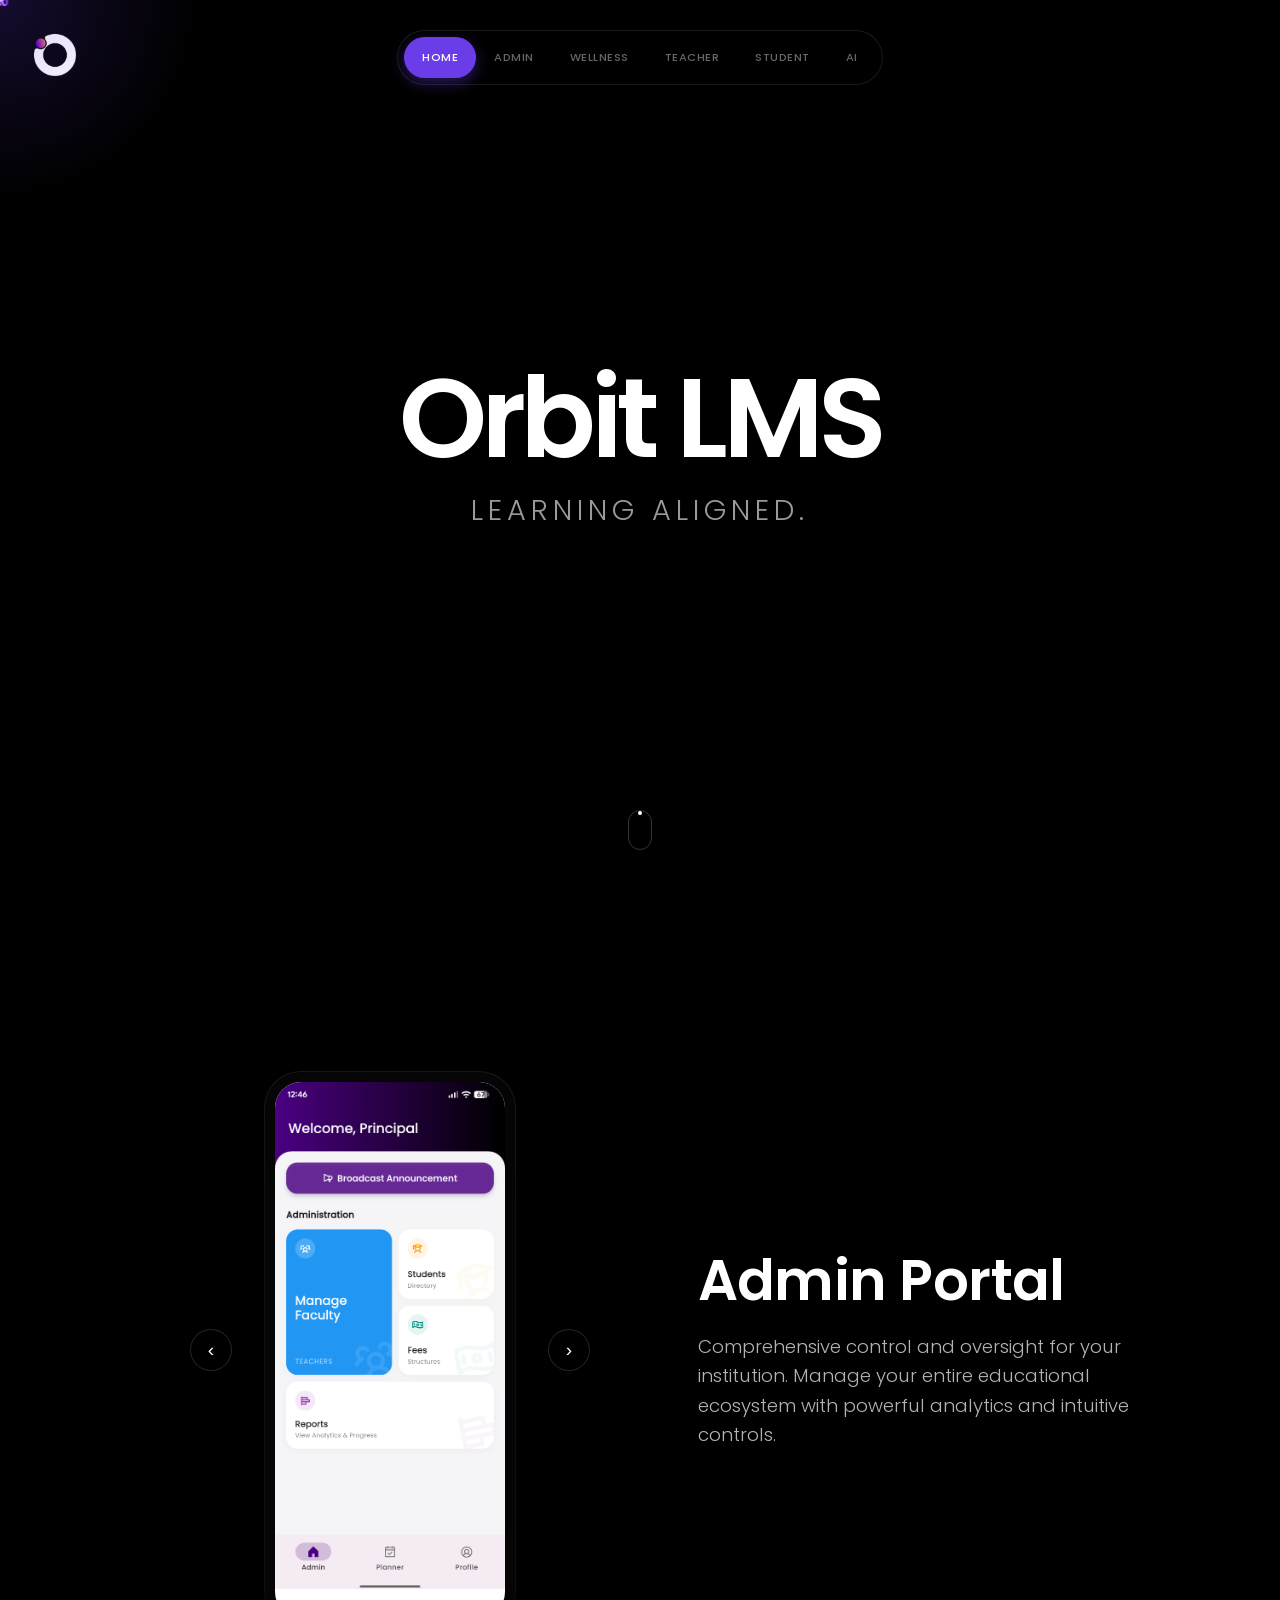
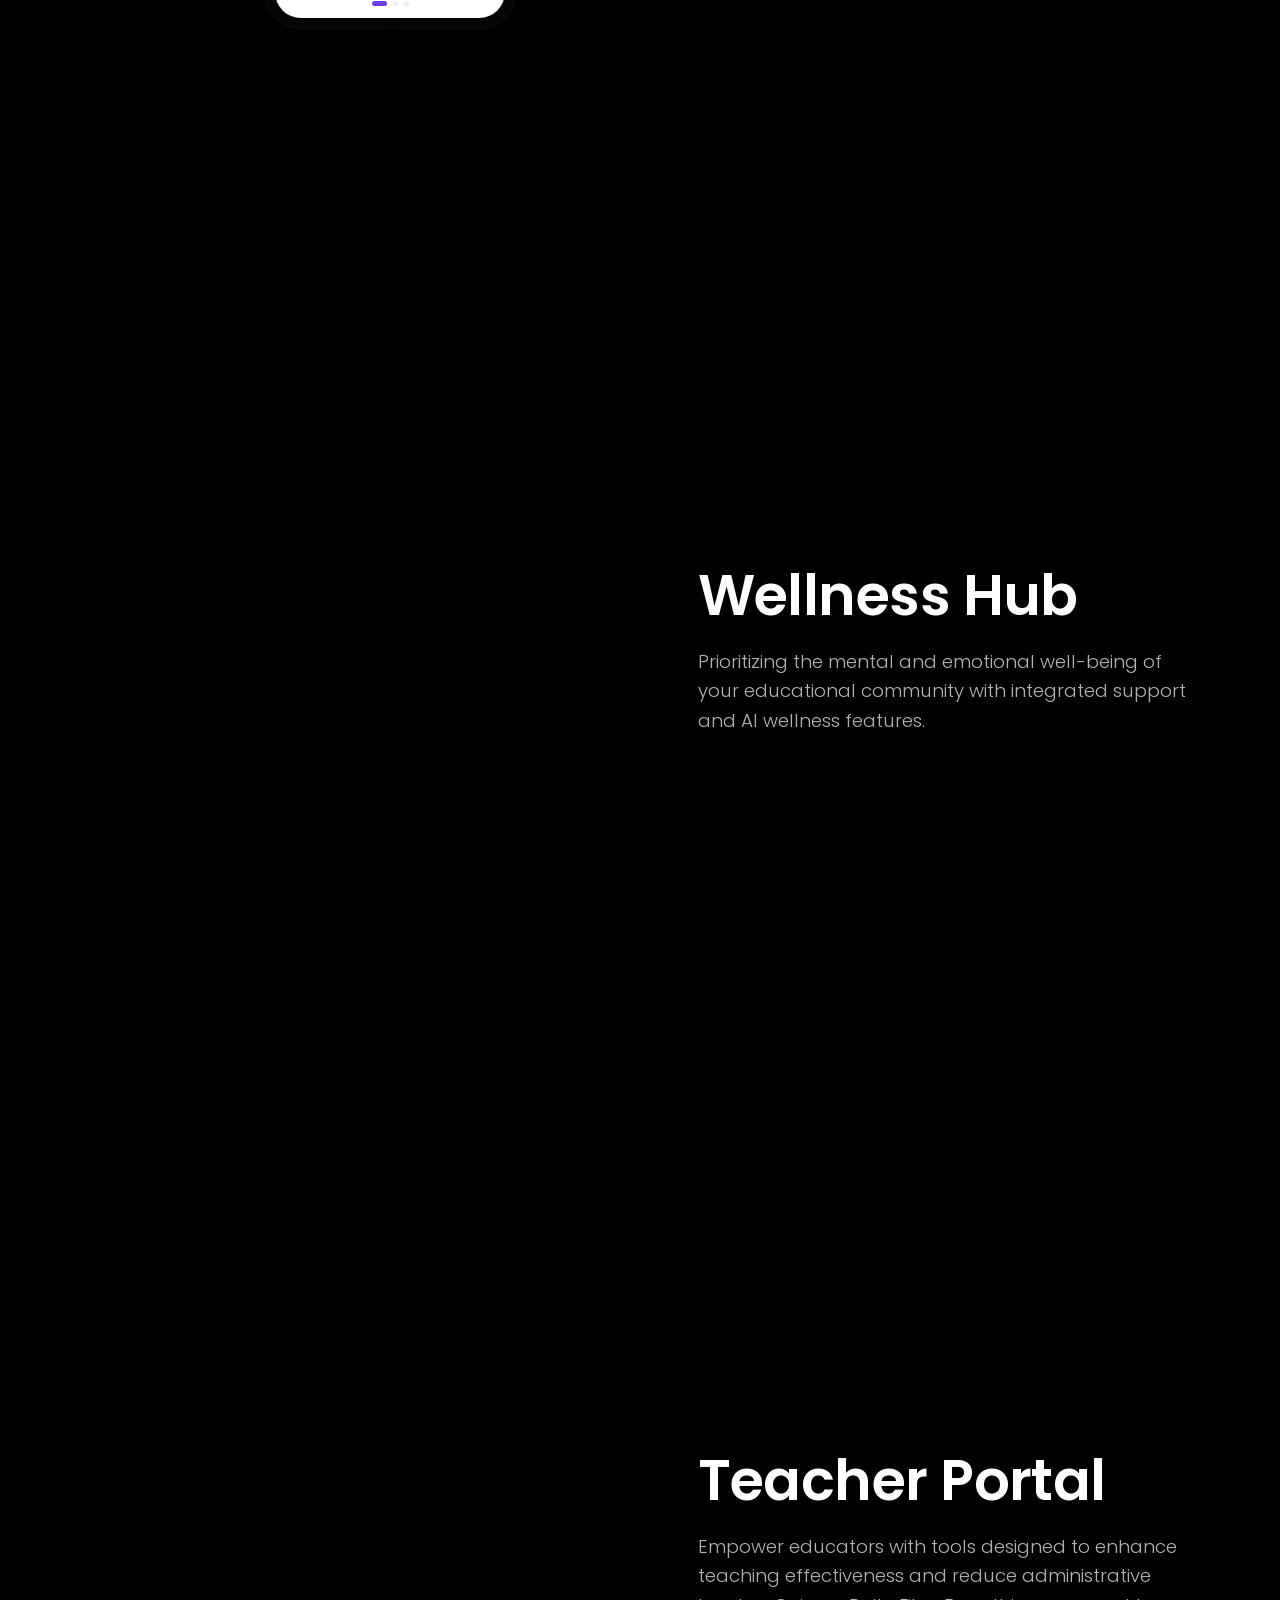
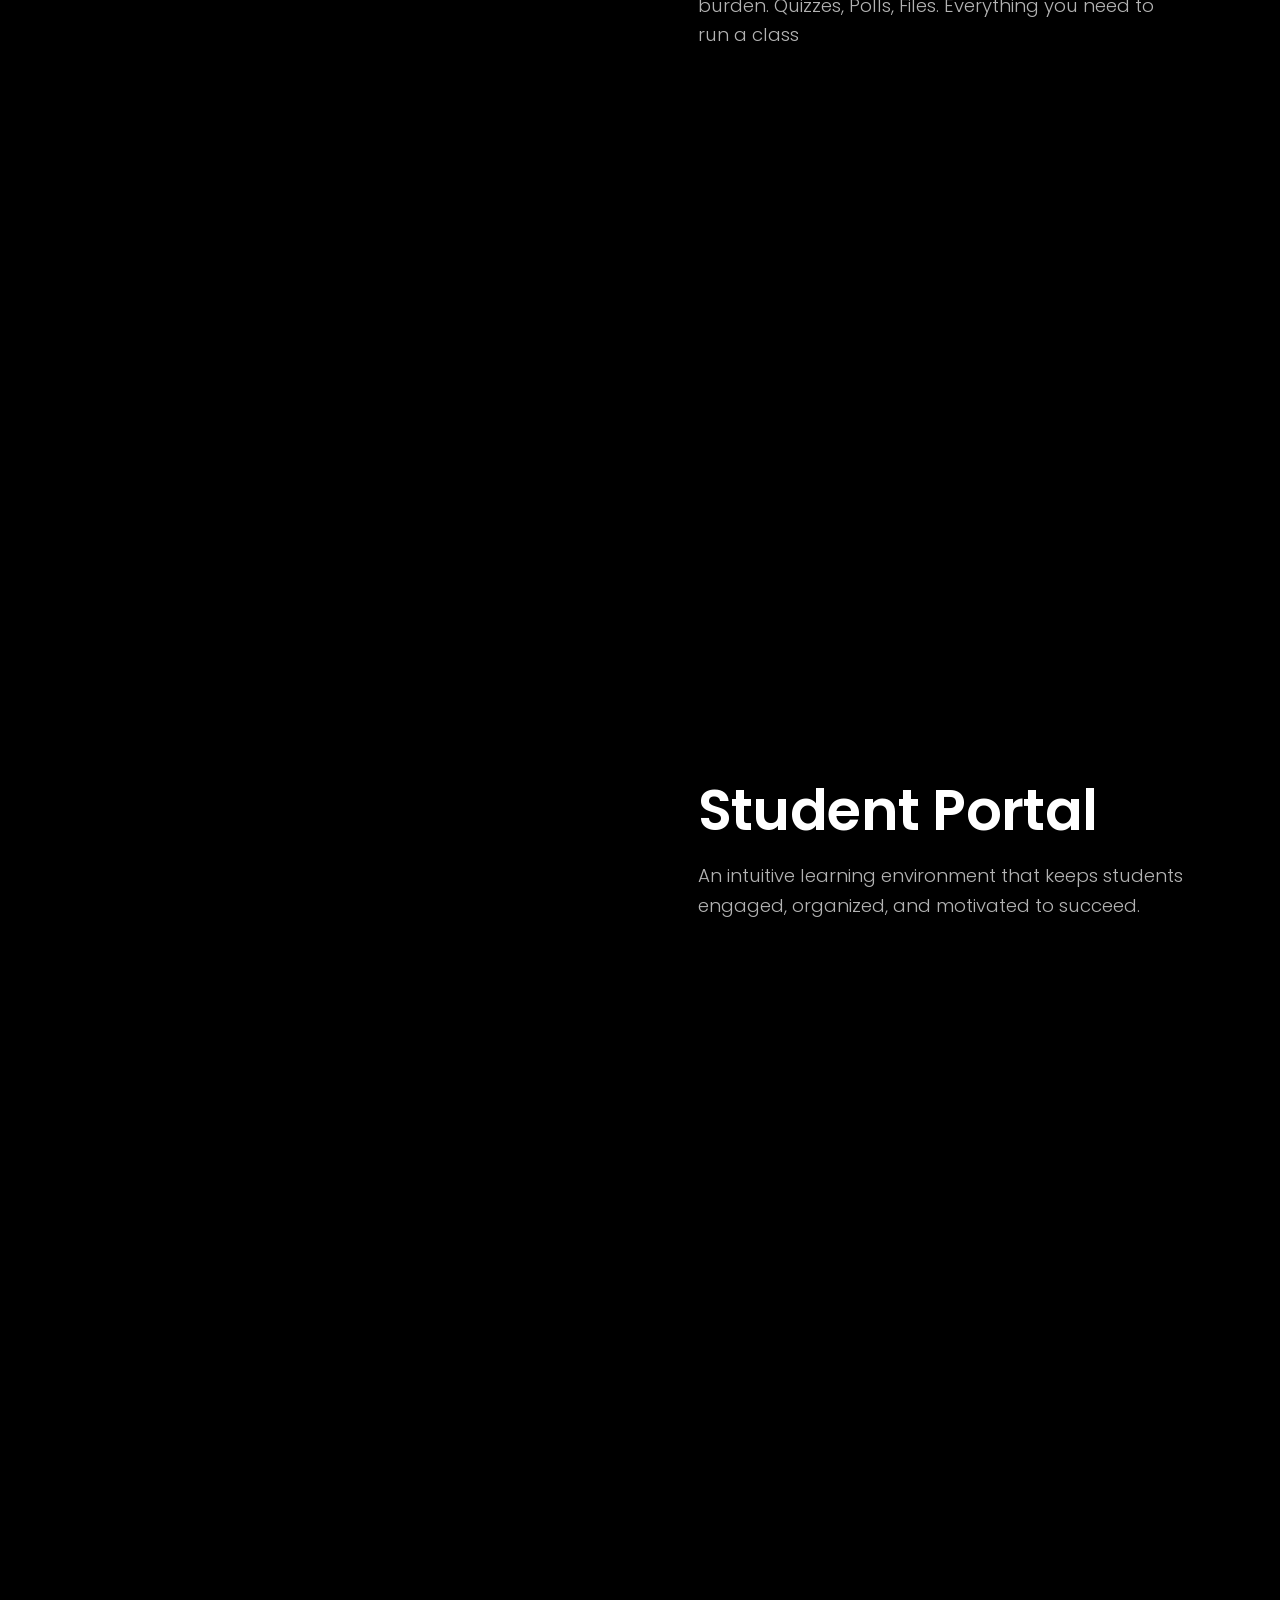
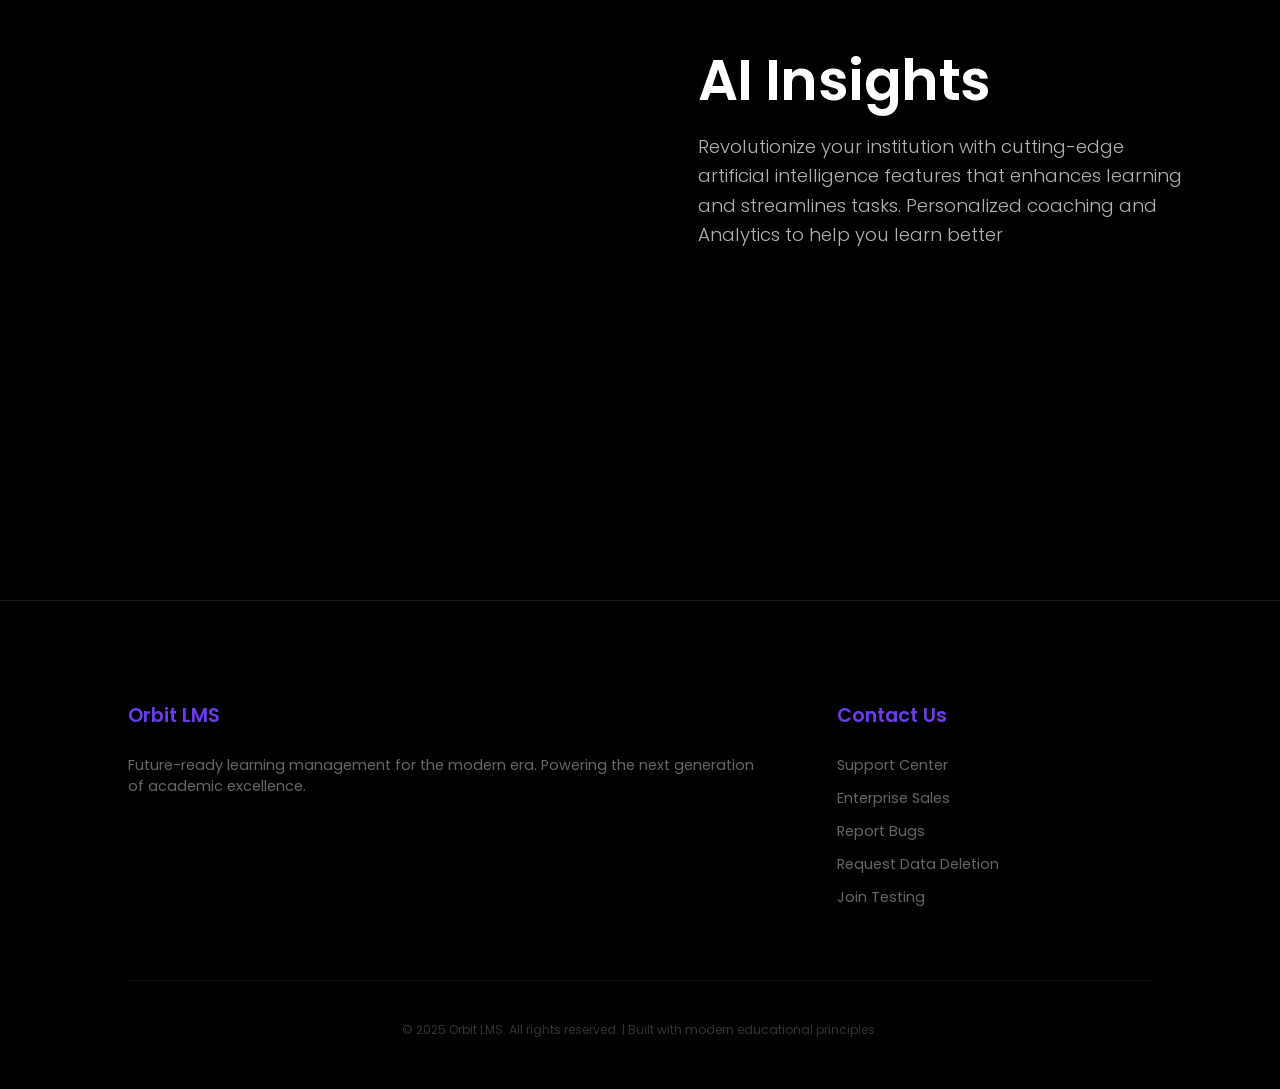
==== commit 6d615b3e: "Update index.html" ====
--- a/index.html
+++ b/index.html
@@ -3,7 +3,15 @@
 <head>
     <meta charset="UTF-8">
     <meta name="viewport" content="width=device-width, initial-scale=1.0">
-    <title>Orbit LMS</title>
+    <title>Orbit LMS - Learning Aligned</title>
+    
+    <!-- Favicon -->
+    <link rel="icon" type="image/x-icon" href="favicon.ico">
+    <link rel="icon" type="image/png" sizes="96x96" href="favicon-96x96.png">
+    <link rel="icon" type="image/svg+xml" href="favicon.svg">
+    <link rel="apple-touch-icon" sizes="180x180" href="apple-touch-icon.png">
+    <link rel="manifest" href="site.webmanifest">
+    
     <link href="https://fonts.googleapis.com/css2?family=Poppins:wght@200;300;400;500;600;700;800;900&display=swap" rel="stylesheet">
     <link rel="stylesheet" href="style.css">
 </head>
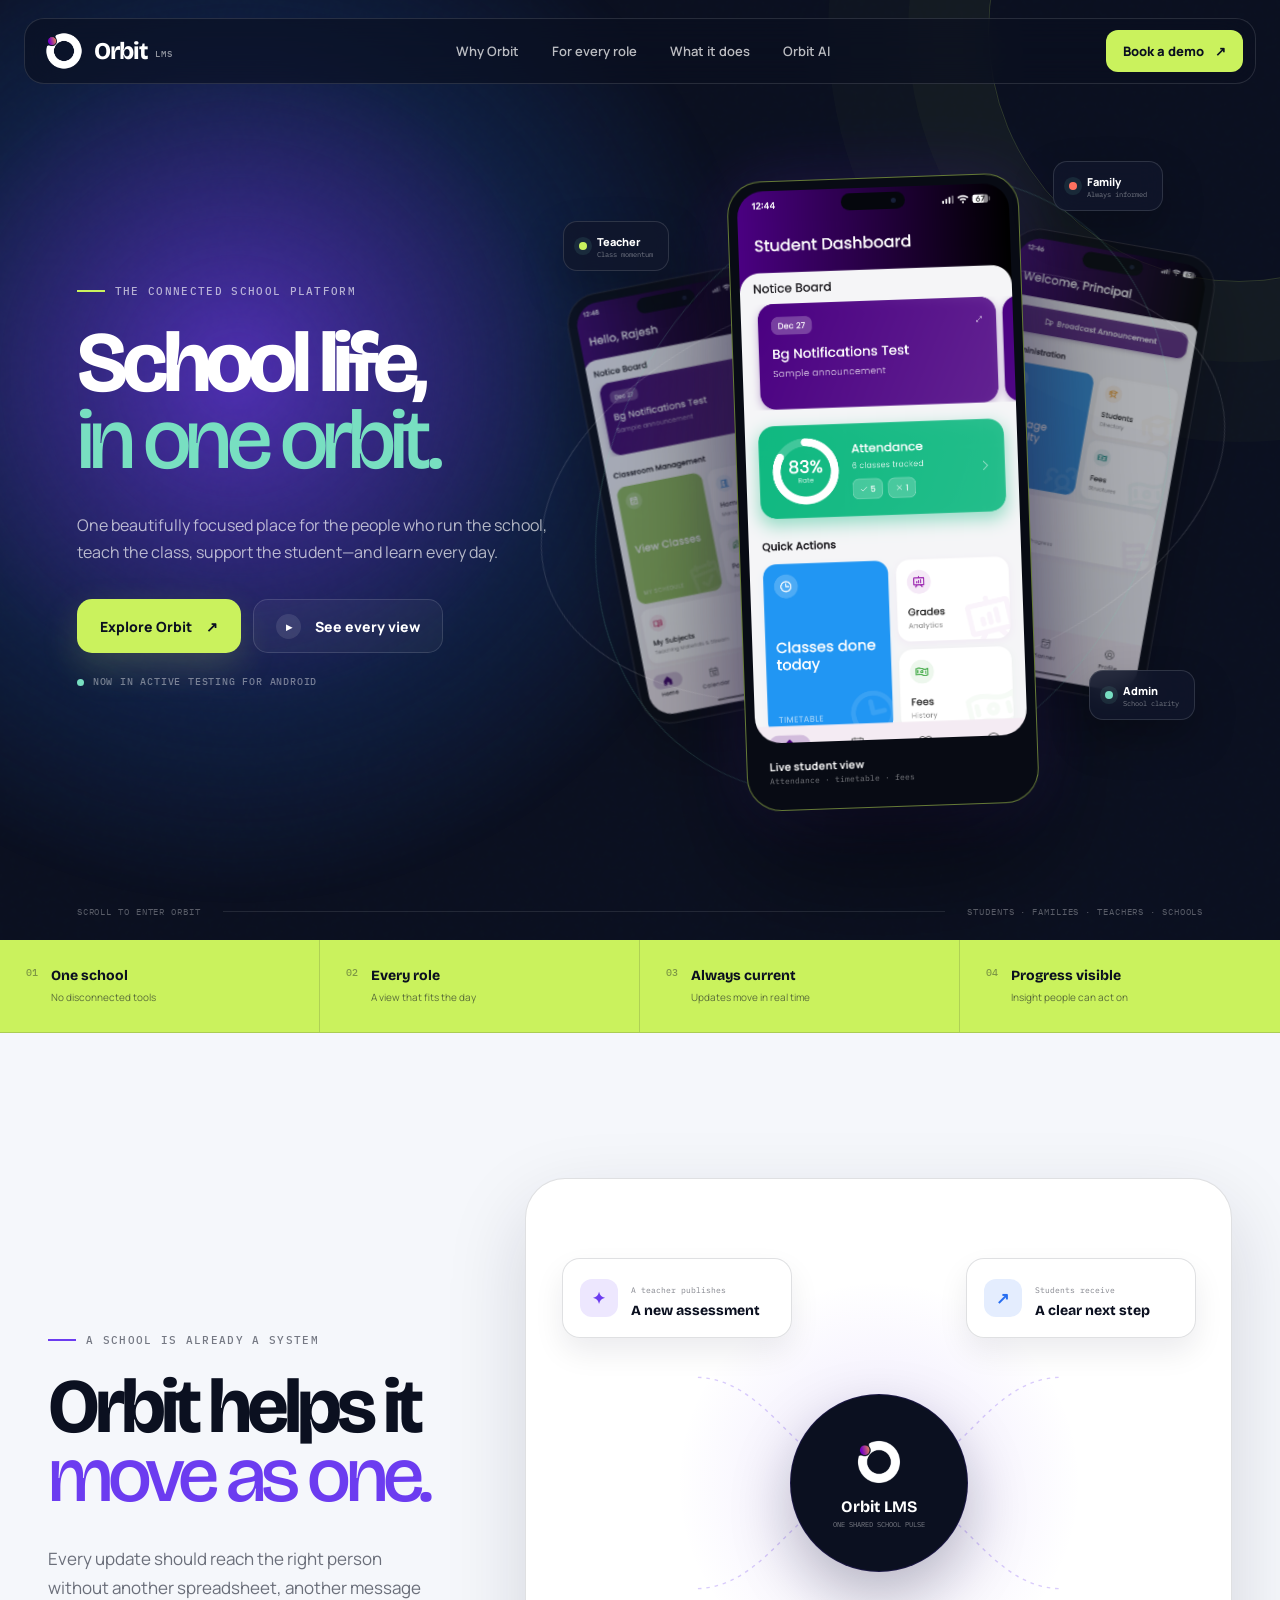
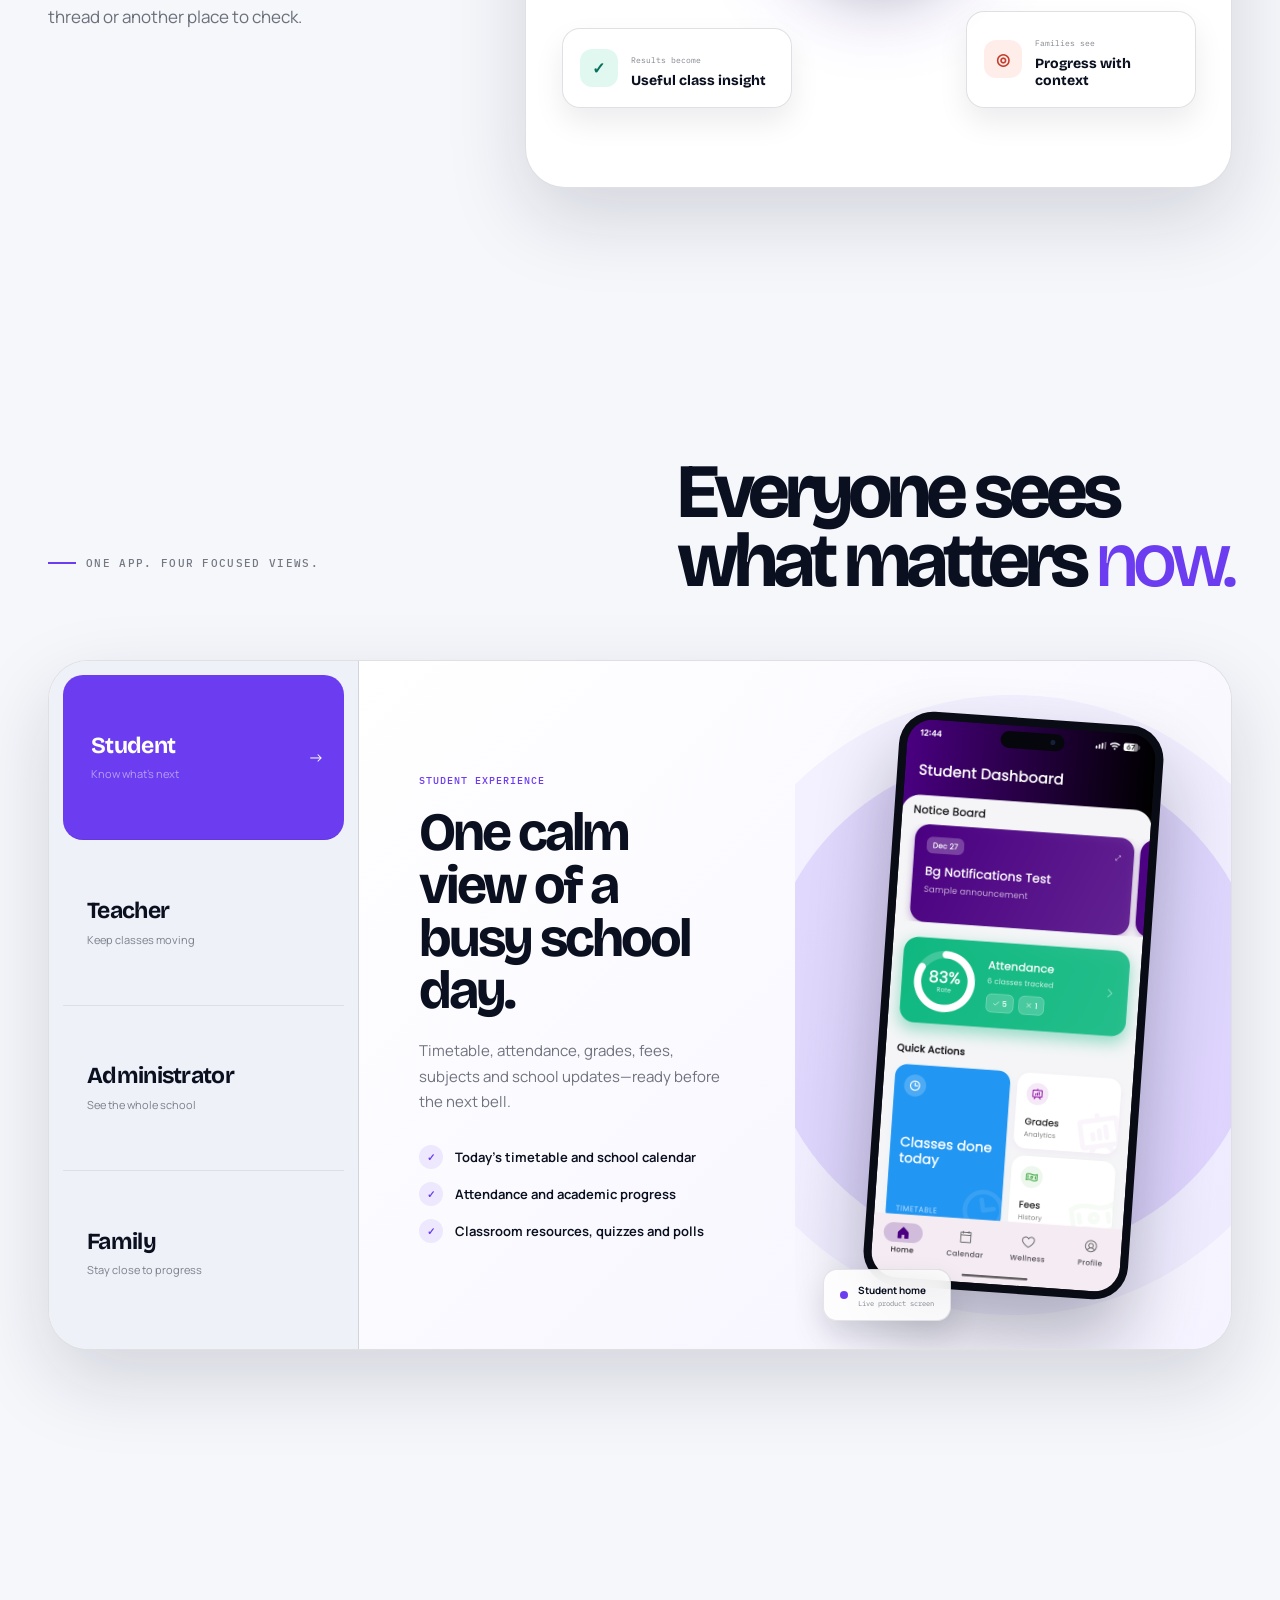
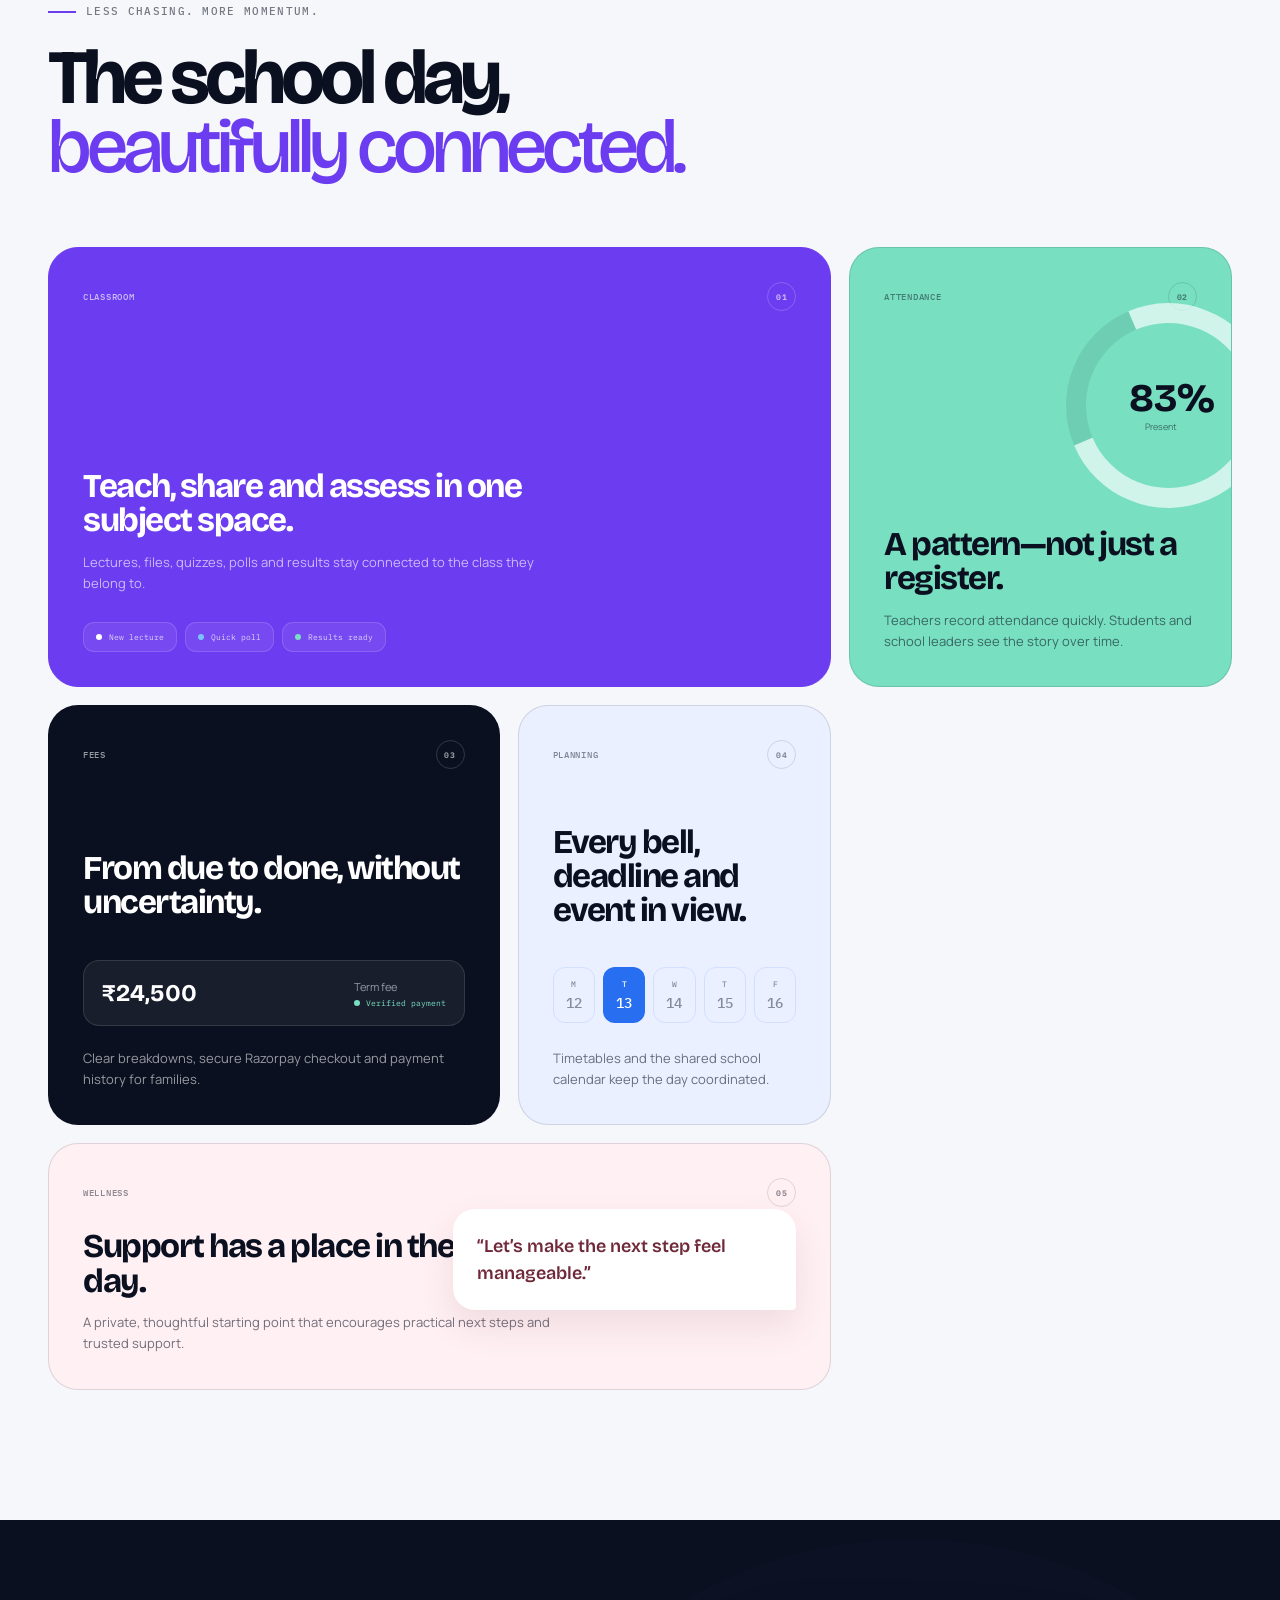
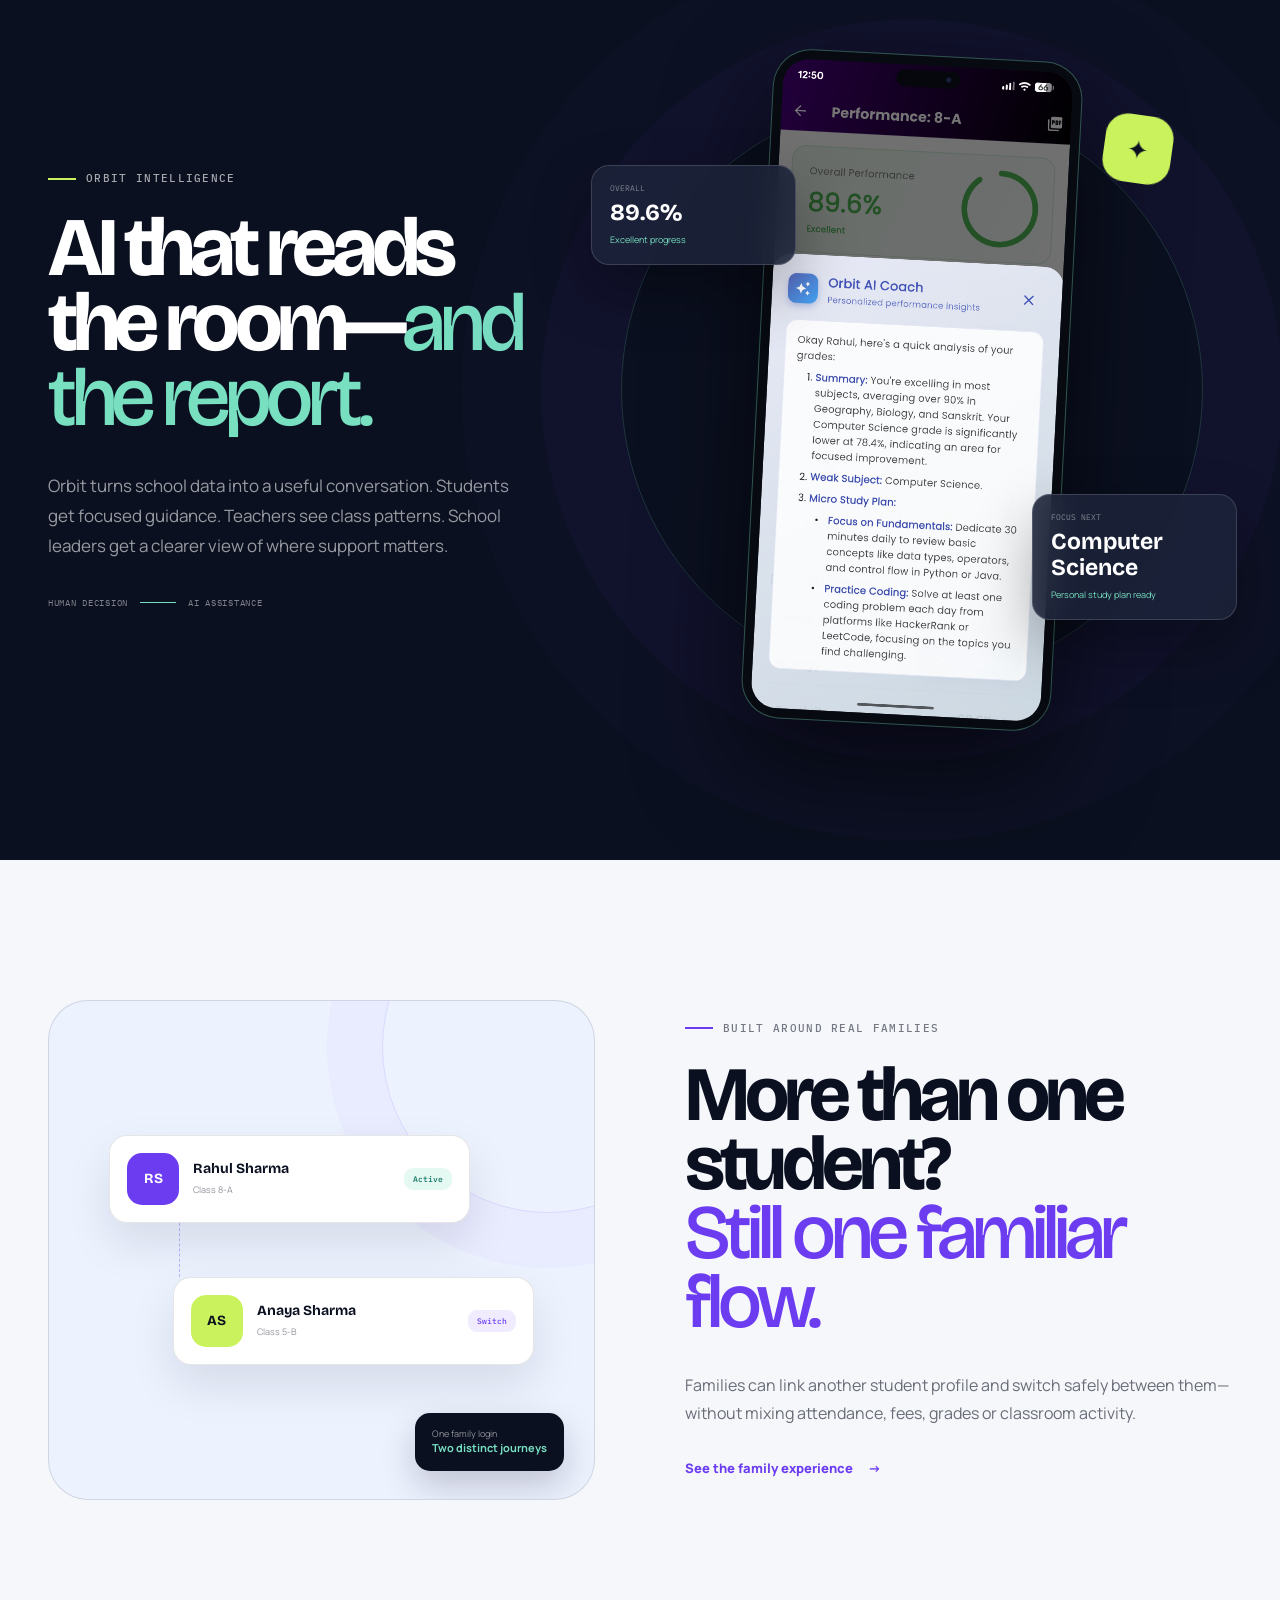
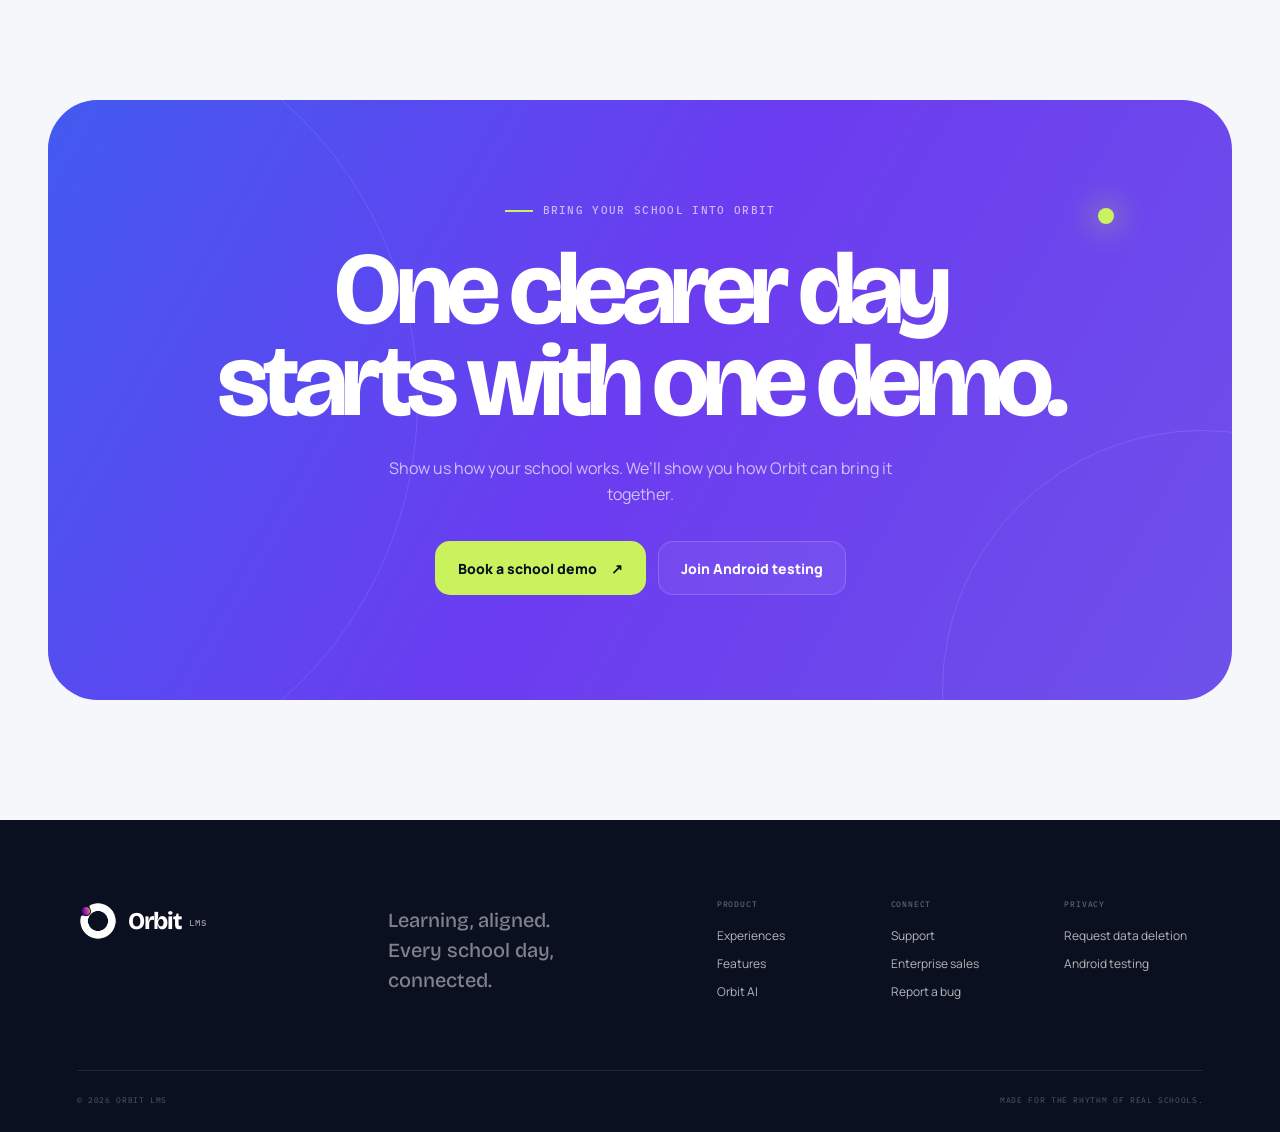
==== commit d6575fd4: "Redesign Orbit LMS marketing site" ====
--- a/index.html
+++ b/index.html
@@ -1,92 +1,151 @@
-<!DOCTYPE html>
+<!doctype html>
 <html lang="en">
 <head>
     <meta charset="UTF-8">
-    <meta name="viewport" content="width=device-width, initial-scale=1.0">
-    <title>Orbit LMS - Learning Aligned</title>
-    
-    <!-- Favicon -->
-    <link rel="icon" type="image/x-icon" href="favicon.ico">
-    <link rel="icon" type="image/png" sizes="96x96" href="favicon-96x96.png">
-    <link rel="icon" type="image/svg+xml" href="favicon.svg">
+    <meta name="viewport" content="width=device-width, initial-scale=1">
+    <meta name="theme-color" content="#0b1020">
+    <meta name="description" content="Orbit LMS brings students, families, teachers and school leaders into one focused, connected school experience.">
+    <meta property="og:title" content="Orbit LMS — School life, in one orbit.">
+    <meta property="og:description" content="A connected school platform for learning, communication, fees and progress.">
+    <meta property="og:type" content="website">
+    <meta property="og:image" content="logo.png">
+    <title>Orbit LMS — School life, in one orbit.</title>
+    <script>document.documentElement.classList.add("js");</script>
+    <link rel="icon" href="favicon.ico">
     <link rel="apple-touch-icon" sizes="180x180" href="apple-touch-icon.png">
     <link rel="manifest" href="site.webmanifest">
-    
-    <link href="https://fonts.googleapis.com/css2?family=Poppins:wght@200;300;400;500;600;700;800;900&display=swap" rel="stylesheet">
+    <link rel="preconnect" href="https://fonts.googleapis.com">
+    <link rel="preconnect" href="https://fonts.gstatic.com" crossorigin>
+    <link href="https://fonts.googleapis.com/css2?family=Bricolage+Grotesque:opsz,wdth,wght@12..96,75..100,400..800&family=IBM+Plex+Mono:wght@400;500&family=Manrope:wght@400;500;600;700&display=swap" rel="stylesheet">
     <link rel="stylesheet" href="style.css">
 </head>
 <body>
-    <div id="app" class="app-container bg-transition-purple is-hero-active">
-        <div class="cursor-glow"></div>
-        <div id="cursor-trail"></div>
-        
-        <div class="logo-container">
-            <img src="logo.png" alt="Orbit LMS Logo" class="site-logo">
-        </div>
+    <a class="skip-link" href="#main">Skip to content</a>
+    <header class="site-header" data-header>
+        <a class="brand" href="#top" aria-label="Orbit LMS home">
+            <img src="logo.png" alt="" width="42" height="42"><span>Orbit</span><small>LMS</small>
+        </a>
+        <button class="menu-toggle" type="button" aria-expanded="false" aria-controls="site-nav" data-menu-toggle><span></span><span></span><b class="sr-only">Open navigation</b></button>
+        <nav class="site-nav" id="site-nav" aria-label="Main navigation" data-menu>
+            <a href="#connected">Why Orbit</a><a href="#roles">For every role</a><a href="#capabilities">What it does</a><a href="#intelligence">Orbit AI</a>
+        </nav>
+        <a class="header-cta" href="mailto:gkaran.uni@gmail.com?subject=Orbit%20LMS%20Demo">Book a demo <span aria-hidden="true">↗</span></a>
+    </header>
 
-        <nav class="floating-nav is-hero">
-            <div class="nav-pill" id="nav-pill">
-                <button class="active" data-section="hero">Home</button>
-                <button data-section="admin">Admin</button>
-                <button data-section="wellness">Wellness</button>
-                <button data-section="teacher">Teacher</button>
-                <button data-section="student">Student</button>
-                <button data-section="ai">Ai</button>
+    <main id="main">
+        <section class="hero" id="top">
+            <div class="hero-noise" aria-hidden="true"></div>
+            <div class="hero-copy reveal">
+                <div class="eyebrow"><span></span>The connected school platform</div>
+                <h1>School life,<br><em>in one orbit.</em></h1>
+                <p class="hero-lede">One beautifully focused place for the people who run the school, teach the class, support the student—and learn every day.</p>
+                <div class="hero-actions">
+                    <a class="button button-primary" href="mailto:gkaran.uni@gmail.com?subject=Orbit%20LMS%20Demo">Explore Orbit <span>↗</span></a>
+                    <a class="button button-quiet" href="#roles"><span class="play-dot">▶</span> See every view</a>
+                </div>
+                <div class="hero-note"><span class="pulse"></span>Now in active testing for Android</div>
             </div>
-        </nav>
-        
-        <header class="hero" id="hero-section">
-            <div class="hero-content">
-                <h1 class="interactive-title" id="title-text"></h1>
-                <p>Learning Aligned.</p>
-                <div class="scroll-indicator">
-                    <div class="mouse"></div>
+
+            <div class="orbit-stage reveal" data-orbit-stage aria-label="Orbit LMS product screens for students, teachers and administrators">
+                <div class="orbit-line orbit-line-one" aria-hidden="true"></div><div class="orbit-line orbit-line-two" aria-hidden="true"></div>
+                <div class="role-satellite satellite-admin"><i></i><span>Admin</span><small>School clarity</small></div>
+                <div class="role-satellite satellite-teacher"><i></i><span>Teacher</span><small>Class momentum</small></div>
+                <div class="role-satellite satellite-family"><i></i><span>Family</span><small>Always informed</small></div>
+                <figure class="device device-back device-teacher"><div class="device-top"><span></span></div><img src="screenshots/teacher-screen2.png" alt="Orbit teacher dashboard" decoding="async"></figure>
+                <figure class="device device-main"><div class="device-top"><span></span></div><img src="screenshots/student-screen1.png" alt="Orbit student dashboard" decoding="async" fetchpriority="high"><figcaption><b>Live student view</b><span>Attendance · timetable · fees</span></figcaption></figure>
+                <figure class="device device-back device-admin"><div class="device-top"><span></span></div><img src="screenshots/admin-screen3.png" alt="Orbit administrator dashboard" decoding="async"></figure>
+            </div>
+            <div class="hero-footer" aria-hidden="true"><span>Scroll to enter Orbit</span><div></div><span>Students · Families · Teachers · Schools</span></div>
+        </section>
+
+        <section class="signal-rail" aria-label="Orbit product principles">
+            <div><strong>01</strong><span>One school</span><small>No disconnected tools</small></div>
+            <div><strong>02</strong><span>Every role</span><small>A view that fits the day</small></div>
+            <div><strong>03</strong><span>Always current</span><small>Updates move in real time</small></div>
+            <div><strong>04</strong><span>Progress visible</span><small>Insight people can act on</small></div>
+        </section>
+
+        <section class="connected section-shell" id="connected">
+            <div class="section-heading reveal">
+                <div class="eyebrow eyebrow-dark"><span></span>A school is already a system</div>
+                <h2>Orbit helps it<br><em>move as one.</em></h2>
+                <p>Every update should reach the right person without another spreadsheet, another message thread or another place to check.</p>
+            </div>
+            <div class="journey-map reveal">
+                <div class="map-center"><img src="logo.png" alt="" width="52" height="52"><b>Orbit LMS</b><span>One shared school pulse</span></div>
+                <article class="map-card map-one"><span class="map-icon violet">✦</span><div><small>A teacher publishes</small><h3>A new assessment</h3></div></article>
+                <article class="map-card map-two"><span class="map-icon blue">↗</span><div><small>Students receive</small><h3>A clear next step</h3></div></article>
+                <article class="map-card map-three"><span class="map-icon mint">✓</span><div><small>Results become</small><h3>Useful class insight</h3></div></article>
+                <article class="map-card map-four"><span class="map-icon coral">◎</span><div><small>Families see</small><h3>Progress with context</h3></div></article>
+                <svg class="map-paths" viewBox="0 0 1000 560" role="presentation" aria-hidden="true">
+                    <path d="M500 280 C390 280 350 130 240 130"></path><path d="M500 280 C610 280 650 130 760 130"></path><path d="M500 280 C390 280 350 430 240 430"></path><path d="M500 280 C610 280 650 430 760 430"></path>
+                </svg>
+            </div>
+        </section>
+
+        <section class="roles section-shell" id="roles">
+            <div class="roles-intro reveal">
+                <div class="eyebrow eyebrow-dark"><span></span>One app. Four focused views.</div>
+                <h2>Everyone sees<br>what matters <em>now.</em></h2>
+            </div>
+            <div class="role-explorer reveal">
+                <div class="role-tabs" role="tablist" aria-label="Orbit experiences">
+                    <button class="role-tab is-active" role="tab" aria-selected="true" data-role="student"><span>Student</span><small>Know what’s next</small></button>
+                    <button class="role-tab" role="tab" aria-selected="false" data-role="teacher"><span>Teacher</span><small>Keep classes moving</small></button>
+                    <button class="role-tab" role="tab" aria-selected="false" data-role="admin"><span>Administrator</span><small>See the whole school</small></button>
+                    <button class="role-tab" role="tab" aria-selected="false" data-role="family"><span>Family</span><small>Stay close to progress</small></button>
                 </div>
-            </div>
-        </header>
-
-        <main class="interactive-scroll-zone">
-            <div class="sticky-phone-container">
-                <div class="phone-mockup">
-                    <button class="phone-nav-btn prev" id="prev-btn">‹</button>
-                    <button class="phone-nav-btn next" id="next-btn">›</button>
-                    
-                    <div class="phone-screen">
-                        <div class="screen-inner">
-                            <div class="app-bar" id="app-bar">Orbit ADMIN</div>
-                            <div class="screen-content">
-                                <div class="sub-slide-container" id="sub-slides"></div>
-                            </div>
-                            <div class="screen-dots" id="screen-dots"></div>
-                        </div>
+                <div class="role-display" data-role-display>
+                    <div class="role-copy">
+                        <span class="role-kicker" data-role-kicker>Student experience</span>
+                        <h3 data-role-title>One calm view of a busy school day.</h3>
+                        <p data-role-description>Timetable, attendance, grades, fees, subjects and school updates—ready before the next bell.</p>
+                        <ul data-role-features><li>Today’s timetable and school calendar</li><li>Attendance and academic progress</li><li>Classroom resources, quizzes and polls</li></ul>
+                    </div>
+                    <div class="role-device-wrap">
+                        <div class="role-halo"></div>
+                        <figure class="role-device"><div class="device-top"><span></span></div><img data-role-image src="screenshots/student-screen1.png" alt="Orbit student experience" loading="lazy" decoding="async"></figure>
+                        <div class="screen-label"><span></span><b data-role-label>Student home</b><small>Live product screen</small></div>
                     </div>
                 </div>
             </div>
+        </section>
 
-            <div class="content-layers" id="content-layers"></div>
-        </main>
+        <section class="capabilities section-shell" id="capabilities">
+            <div class="section-heading compact reveal">
+                <div class="eyebrow eyebrow-dark"><span></span>Less chasing. More momentum.</div>
+                <h2>The school day,<br><em>beautifully connected.</em></h2>
+            </div>
+            <div class="capability-grid">
+                <article class="feature-card feature-classroom reveal"><div class="feature-top"><span>Classroom</span><b>01</b></div><h3>Teach, share and assess in one subject space.</h3><p>Lectures, files, quizzes, polls and results stay connected to the class they belong to.</p><div class="mini-stream"><span><i class="dot-violet"></i> New lecture</span><span><i class="dot-blue"></i> Quick poll</span><span><i class="dot-mint"></i> Results ready</span></div></article>
+                <article class="feature-card feature-attendance reveal"><div class="feature-top"><span>Attendance</span><b>02</b></div><div class="attendance-ring"><strong>83%</strong><span>Present</span></div><h3>A pattern—not just a register.</h3><p>Teachers record attendance quickly. Students and school leaders see the story over time.</p></article>
+                <article class="feature-card feature-fees reveal"><div class="feature-top"><span>Fees</span><b>03</b></div><h3>From due to done, without uncertainty.</h3><div class="payment-ticket"><span>Term fee</span><strong>₹24,500</strong><small><i></i> Verified payment</small></div><p>Clear breakdowns, secure Razorpay checkout and payment history for families.</p></article>
+                <article class="feature-card feature-calendar reveal"><div class="feature-top"><span>Planning</span><b>04</b></div><h3>Every bell, deadline and event in view.</h3><div class="week-strip"><span>M<small>12</small></span><span class="active">T<small>13</small></span><span>W<small>14</small></span><span>T<small>15</small></span><span>F<small>16</small></span></div><p>Timetables and the shared school calendar keep the day coordinated.</p></article>
+                <article class="feature-card feature-wellness reveal"><div class="feature-top"><span>Wellness</span><b>05</b></div><blockquote>“Let’s make the next step feel manageable.”</blockquote><h3>Support has a place in the school day.</h3><p>A private, thoughtful starting point that encourages practical next steps and trusted support.</p></article>
+            </div>
+        </section>
 
-        <footer class="footer">
-            <div class="footer-content">
-                <div class="footer-section">
-                    <h3>Orbit LMS</h3>
-                    <p>Future-ready learning management for the modern era. Powering the next generation of academic excellence.</p>
-                </div>
-                <div class="footer-section">
-                    <h3>Contact Us</h3>
-                    <a href="mailto:gkaran.uni@gmail.com?subject=Support%20Request">Support Center</a>
-                    <a href="mailto:gkaran.uni@gmail.com?subject=Enterprise%20Sales%20Inquiry">Enterprise Sales</a>
-                    <a href="https://forms.gle/w4K11pionRkRowX56" target="_blank" rel="noopener noreferrer">Report Bugs</a>
-                    <a href="https://forms.gle/p6UxcMPDzvgw4ME19" target="_blank" rel="noopener noreferrer">Request Data Deletion</a>
-                    <a href="https://play.google.com/store/apps/details?id=com.karn.orbit&hl=en-US&ah=BYRfBVNQ8yppMi0He7ojr3D-35E" target="_blank" rel="noopener noreferrer">Join Testing</a>
-                </div>
+        <section class="intelligence" id="intelligence">
+            <div class="ai-grid section-shell">
+                <div class="ai-copy reveal"><div class="eyebrow"><span></span>Orbit intelligence</div><h2>AI that reads the room—<em>and the report.</em></h2><p>Orbit turns school data into a useful conversation. Students get focused guidance. Teachers see class patterns. School leaders get a clearer view of where support matters.</p><div class="ai-principle"><span>Human decision</span><i></i><span>AI assistance</span></div></div>
+                <div class="ai-product reveal"><figure class="ai-phone"><div class="device-top"><span></span></div><img src="screenshots/ai-screen1.png" alt="Orbit AI Coach analysing student performance" loading="lazy" decoding="async"></figure><div class="insight-card insight-one"><small>Overall</small><strong>89.6%</strong><span>Excellent progress</span></div><div class="insight-card insight-two"><small>Focus next</small><strong>Computer Science</strong><span>Personal study plan ready</span></div><div class="ai-spark" aria-hidden="true">✦</div></div>
             </div>
-            <div class="footer-bottom">
-                &copy; 2025 Orbit LMS. All rights reserved. | Built with modern educational principles.
-            </div>
-        </footer>
-    </div>
+        </section>
 
+        <section class="family section-shell">
+            <div class="family-visual reveal"><div class="profile-card profile-one"><span>RS</span><div><b>Rahul Sharma</b><small>Class 8-A</small></div><i>Active</i></div><div class="profile-link"></div><div class="profile-card profile-two"><span>AS</span><div><b>Anaya Sharma</b><small>Class 5-B</small></div><i>Switch</i></div><div class="family-badge">One family login<br><strong>Two distinct journeys</strong></div></div>
+            <div class="family-copy reveal"><div class="eyebrow eyebrow-dark"><span></span>Built around real families</div><h2>More than one student?<br><em>Still one familiar flow.</em></h2><p>Families can link another student profile and switch safely between them—without mixing attendance, fees, grades or classroom activity.</p><a class="text-link" href="mailto:gkaran.uni@gmail.com?subject=Orbit%20Family%20Profiles">See the family experience <span>→</span></a></div>
+        </section>
+
+        <section class="closing section-shell">
+            <div class="closing-card reveal"><div class="closing-orbit" aria-hidden="true"><span></span><span></span><span></span></div><div class="eyebrow"><span></span>Bring your school into Orbit</div><h2>One clearer day<br>starts with one demo.</h2><p>Show us how your school works. We’ll show you how Orbit can bring it together.</p><div class="closing-actions"><a class="button button-light" href="mailto:gkaran.uni@gmail.com?subject=Orbit%20LMS%20Demo">Book a school demo <span>↗</span></a><a class="button button-outline" href="https://play.google.com/store/apps/details?id=com.karn.orbit" target="_blank" rel="noopener noreferrer">Join Android testing</a></div></div>
+        </section>
+    </main>
+
+    <footer class="site-footer">
+        <div class="footer-main"><a class="brand footer-brand" href="#top"><img src="logo.png" alt="" width="48" height="48"><span>Orbit</span><small>LMS</small></a><p>Learning, aligned.<br>Every school day, connected.</p><div class="footer-links"><div><b>Product</b><a href="#roles">Experiences</a><a href="#capabilities">Features</a><a href="#intelligence">Orbit AI</a></div><div><b>Connect</b><a href="mailto:gkaran.uni@gmail.com?subject=Orbit%20Support">Support</a><a href="mailto:gkaran.uni@gmail.com?subject=Orbit%20Enterprise%20Sales">Enterprise sales</a><a href="https://forms.gle/w4K11pionRkRowX56" target="_blank" rel="noopener noreferrer">Report a bug</a></div><div><b>Privacy</b><a href="https://forms.gle/p6UxcMPDzvgw4ME19" target="_blank" rel="noopener noreferrer">Request data deletion</a><a href="https://play.google.com/store/apps/details?id=com.karn.orbit" target="_blank" rel="noopener noreferrer">Android testing</a></div></div></div>
+        <div class="footer-bottom"><span>© <span data-year></span> Orbit LMS</span><span>Made for the rhythm of real schools.</span></div>
+    </footer>
     <script src="script.js"></script>
 </body>
 </html>
--- a/style.css
+++ b/style.css
@@ -1,587 +1,267 @@
-/* Modern Orbit LMS Styles */
 :root {
-    --primary: #6A3DE8;
-    --primary-glow: rgba(106, 61, 232, 0.4);
-    --wellness-pink: #FFB7C5;
-    --wellness-maroon: #5E0B15;
-    --bg-dark: #000000;
-    --glass: rgba(255, 255, 255, 0.05);
-    --glass-border: rgba(255, 255, 255, 0.1);
-    --font-sans: 'Poppins', sans-serif;
-    --phone-width: 250px;
-    --sidebar-width: 140px;
-}
-
-* {
-    margin: 0;
-    padding: 0;
-    box-sizing: border-box;
-}
-
-.is-hero-active * {
-    cursor: none !important;
-}
-
-.is-content-active * {
-    cursor: auto;
-}
-
-body {
-    font-family: var(--font-sans);
-    color: #fff;
-    background-color: var(--bg-dark);
-    overflow-x: hidden;
-    -webkit-font-smoothing: antialiased;
-}
-
-.app-container {
-    min-height: 100vh;
-    transition: background 1.2s cubic-bezier(0.4, 0, 0.2, 1);
-}
-
-.bg-transition-purple {
-    background: linear-gradient(135deg, var(--primary) 0%, var(--bg-dark) 100%);
-    background-attachment: fixed;
-}
-
-.bg-transition-wellness {
-    background: linear-gradient(135deg, var(--wellness-pink) 0%, var(--wellness-maroon) 100%);
-    background-attachment: fixed;
-}
-
-.cursor-trail-symbol {
-    position: fixed;
-    pointer-events: none;
-    z-index: 10000;
-    color: var(--primary);
-    font-family: var(--font-sans);
-    font-weight: 700;
-    font-size: 1.2rem;
-    transform: translate(-50%, -50%);
-    user-select: none;
-    mix-blend-mode: screen;
-    transition: color 0.6s ease;
-}
-
-.bg-transition-wellness .cursor-trail-symbol {
-    color: var(--wellness-pink);
-}
-
-.cursor-glow {
-    position: fixed;
-    width: 400px;
-    height: 400px;
-    background: radial-gradient(circle, rgba(106, 61, 232, 0.2) 0%, transparent 70%);
-    border-radius: 50%;
-    pointer-events: none;
-    z-index: 9999;
-    transform: translate(-50%, -50%);
-    transition: background 0.6s ease;
-}
-
-.bg-transition-wellness .cursor-glow {
-    background: radial-gradient(circle, rgba(255, 183, 197, 0.3) 0%, transparent 70%);
-}
-
-.hero {
-    height: 100vh;
-    display: flex;
-    align-items: center;
-    justify-content: center;
-    text-align: center;
-    position: relative;
-    z-index: 10;
-    background-color: #000000;
-}
-
-.hero h1 {
-    font-family: var(--font-sans);
-    font-size: clamp(3rem, 12vw, 7rem);
-    font-weight: 600;
-    letter-spacing: -0.05em;
-    line-height: 0.9;
-    margin-bottom: 20px;
-}
-
-.interactive-title {
-    display: inline-flex;
-    white-space: pre;
-}
-
-.title-char {
-    display: inline-block;
-    transition: transform 0.3s cubic-bezier(0.175, 0.885, 0.32, 1.275), 
-                text-shadow 0.3s ease, 
-                color 0.3s ease;
-    font-family: var(--font-sans);
-}
-
-.title-char:hover {
-    transform: scale(1.08);
-    color: #fff;
-    text-shadow: 
-        0 0 20px var(--primary),
-        0 0 40px var(--primary-glow),
-        0 0 60px rgba(255, 255, 255, 0.2);
-}
-
-.title-space {
-    display: inline-block;
-}
-
-.hero p {
-    font-family: var(--font-sans);
-    font-size: clamp(1rem, 3vw, 1.8rem);
-    font-weight: 300;
-    opacity: 0.6;
-    letter-spacing: 5px;
-    text-transform: uppercase;
-}
-
-.scroll-indicator {
-    position: absolute;
-    bottom: 50px;
-    left: 50%;
-    transform: translateX(-50%);
-}
-
-.mouse {
-    width: 24px;
-    height: 40px;
-    border: 1.5px solid rgba(255,255,255,0.2);
-    border-radius: 20px;
-    position: relative;
-}
-
-.mouse::before {
-    content: '';
-    width: 4px;
-    height: 4px;
-    background: #fff;
-    position: absolute;
-    left: 50%;
-    transform: translateX(-50%);
-    border-radius: 50%;
-    animation: mouseScroll 2s infinite;
-}
-
-@keyframes mouseScroll {
-    0% { opacity: 0; top: 8px; }
-    50% { opacity: 1; }
-    100% { opacity: 0; top: 28px; }
-}
-
-.interactive-scroll-zone {
-    position: relative;
-    width: 100%;
-}
-
-.sticky-phone-container {
-    position: sticky;
-    top: 0;
-    height: 100vh;
-    width: 100%;
-    display: grid;
-    grid-template-columns: 1fr 1fr;
-    align-items: center;
-    z-index: 100;
-    pointer-events: none;
-}
-
-.phone-mockup {
-    grid-column: 1;
-    justify-self: center;
-    margin-left: var(--sidebar-width);
-    width: var(--phone-width);
-    aspect-ratio: 9 / 20;
-    height: auto;
-    max-height: 80vh;
-    background: #050505;
-    border-radius: 36px;
-    padding: 10px;
-    box-shadow: 0 60px 120px rgba(0,0,0,0.8), 0 0 0 1px rgba(255,255,255,0.1);
-    position: relative;
-    pointer-events: auto;
-    display: flex;
-    flex-direction: column;
-}
-
-.phone-nav-btn {
-    position: absolute;
-    top: 50%;
-    width: 42px;
-    height: 42px;
-    border-radius: 50%;
-    background: rgba(0,0,0,0.9);
-    backdrop-filter: blur(10px);
-    border: 1px solid rgba(255,255,255,0.15);
-    color: white;
-    display: flex;
-    align-items: center;
-    justify-content: center;
-    font-size: 1.2rem;
-    z-index: 110;
-    transform: translateY(-50%);
-    transition: all 0.3s cubic-bezier(0.16, 1, 0.3, 1);
-    cursor: pointer;
-}
-
-.phone-nav-btn:hover { 
-    background: var(--primary); 
-    border-color: transparent; 
-}
-
-.phone-nav-btn.prev { 
-    left: -75px; 
-}
-
-.phone-nav-btn.next { 
-    right: -75px; 
-}
-
-.phone-screen {
-    flex: 1;
-    width: 100%;
-    background: #ffffff;
-    border-radius: 26px;
-    overflow: hidden;
-    color: #111;
-    position: relative;
-}
-
-.screen-inner { 
-    height: 100%; 
-    display: flex; 
-    flex-direction: column; 
-}
-
-.app-bar { 
-    display: none;
-}
-
-.screen-content { 
-    flex: 1; 
-    overflow: hidden; 
-    position: relative; 
-}
-
-.sub-slide-container { 
-    display: flex; 
-    height: 100%; 
-    transition: transform 0.7s cubic-bezier(0.16, 1, 0.3, 1); 
-}
-
-.sub-slide { 
-    min-width: 100%; 
-    height: 100%; 
-    padding: 0;
-    display: flex; 
-    flex-direction: column; 
-    align-items: center; 
-    text-align: center;
-    overflow: hidden;
-}
-
-.screenshot-image {
-    width: 100%;
-    height: 100%;
-    object-fit: cover;
-    object-position: top;
-}
-
-.screen-dots { 
-    padding: 12px; 
-    display: flex; 
-    justify-content: center; 
-    gap: 6px; 
-}
-
-.s-dot { 
-    width: 5px; 
-    height: 5px; 
-    border-radius: 50%; 
-    background: #eee; 
-    transition: all 0.3s; 
-}
-
-.s-dot.active { 
-    background: var(--primary); 
-    width: 15px; 
-    border-radius: 4px; 
-}
-
-.content-layers {
-    margin-top: -100vh;
-}
-
-.scroll-section {
-    height: 100vh;
-    width: 100%;
-    display: grid;
-    grid-template-columns: 1fr 1fr;
-    align-items: center;
-    position: relative;
-    padding: 0 5%;
-}
-
-.text-content {
-    grid-column: 2;
-    padding-left: 10%;
-    padding-right: 5%;
-    z-index: 10;
-    text-align: left;
-}
-
-.section-title {
-    font-family: var(--font-sans);
-    font-size: clamp(2rem, 5vw, 3.5rem);
-    font-weight: 600;
-    margin-bottom: 20px;
-    line-height: 1.1;
-    letter-spacing: -0.01em;
-}
-
-.section-subtitle {
-    font-family: var(--font-sans);
-    font-size: clamp(0.9rem, 1.8vw, 1.15rem);
-    font-weight: 300;
-    line-height: 1.6;
-    color: rgba(255,255,255,0.7);
-}
-
-.footer {
-    padding: 100px 10% 50px;
-    background: rgba(0,0,0,0.9);
-    backdrop-filter: blur(40px);
-    border-top: 1px solid var(--glass-border);
-    position: relative;
-    z-index: 110;
-}
-
-.footer-content {
-    display: grid;
-    grid-template-columns: 2fr 1fr;
-    gap: 80px;
-    margin-bottom: 60px;
-}
-
-.footer-section h3 { 
-    font-family: var(--font-sans); 
-    font-size: 1.2rem; 
-    color: var(--primary); 
-    margin-bottom: 25px; 
-    font-weight: 600; 
-}
-
-.footer-section p { 
-    font-family: var(--font-sans); 
-    color: rgba(255,255,255,0.4); 
-    display: block; 
-    margin-bottom: 12px; 
-    font-size: 0.9rem; 
-}
-
-.footer-section a { 
-    font-family: var(--font-sans); 
-    color: rgba(255,255,255,0.4); 
-    text-decoration: none; 
-    display: block; 
-    margin-bottom: 12px; 
-    font-size: 0.9rem;
-    transition: color 0.3s ease;
-}
-
-.footer-section a:hover {
-    color: var(--primary);
-}
-
-.footer-bottom { 
-    text-align: center; 
-    padding-top: 40px; 
-    border-top: 1px solid rgba(255,255,255,0.05); 
-    font-size: 0.75rem; 
-    color: rgba(255,255,255,0.2); 
-}
-
-.logo-container {
-    position: fixed;
-    top: 30px;
-    left: 30px;
-    z-index: 1001;
-    pointer-events: auto;
-}
-
-.site-logo {
-    width: 50px;
-    height: 50px;
-    object-fit: contain;
-    transition: transform 0.3s cubic-bezier(0.16, 1, 0.3, 1);
-    cursor: pointer;
-}
-
-.site-logo:hover {
-    transform: scale(1.1) rotate(5deg);
-}
-
-.floating-nav {
-    position: fixed;
-    z-index: 1000;
-    transition: all 0.6s cubic-bezier(0.16, 1, 0.3, 1);
-    pointer-events: none;
-}
-
-.floating-nav.is-hero {
-    top: 30px;
-    left: 0;
-    right: 0;
-    display: flex;
-    justify-content: center;
-    padding: 0 15px;
-}
-
-.floating-nav.is-sidebar {
-    top: 100px;
-    left: 30px;
-    bottom: 100px;
-    display: flex;
-    align-items: center;
-}
-
-.nav-pill {
-    pointer-events: auto;
-    background: rgba(0, 0, 0, 0.85);
-    backdrop-filter: blur(25px);
-    padding: 6px;
-    border-radius: 40px;
-    border: 1px solid var(--glass-border);
-    display: flex;
-    box-shadow: 0 20px 40px rgba(0,0,0,0.6);
-}
-
-.is-sidebar .nav-pill {
-    flex-direction: column;
-    padding: 12px 6px;
-    gap: 8px;
-}
-
-.nav-pill button {
-    background: transparent;
-    border: none;
-    color: rgba(255,255,255,0.4);
-    padding: 12px 18px;
-    border-radius: 100px;
-    cursor: pointer;
-    font-weight: 500;
-    font-size: 0.7rem;
-    transition: all 0.3s cubic-bezier(0.16, 1, 0.3, 1);
-    letter-spacing: 0.5px;
-    text-transform: uppercase;
-    font-family: var(--font-sans);
-    white-space: nowrap;
-}
-
-.nav-pill button:hover {
-    color: #fff;
-    background: rgba(255,255,255,0.05);
-}
-
-.nav-pill button.active {
-    background: var(--primary);
-    color: #fff;
-    box-shadow: 0 5px 15px var(--primary-glow);
-    transition: all 0.3s cubic-bezier(0.16, 1, 0.3, 1);
-}
-
-.bg-transition-wellness .nav-pill button.active {
-    background: var(--wellness-pink);
-    color: var(--wellness-maroon);
-    box-shadow: 0 5px 15px rgba(255, 183, 197, 0.4);
-}
-
-@media (max-width: 768px) {
-    .floating-nav {
-        display: none !important;
-    }
-
-    .is-hero-active * { 
-        cursor: auto !important; 
-    }
-
-    .sticky-phone-container {
-        grid-template-columns: 1fr;
-        justify-content: center;
-        align-items: flex-start;
-        padding-top: 10vh;
-    }
-
-    .phone-mockup {
-        grid-column: 1;
-        margin-left: 0;
-        width: 180px;
-        max-height: 50vh;
-        box-shadow: 0 30px 60px rgba(0,0,0,0.8);
-    }
-
-    .phone-nav-btn {
-        width: 36px;
-        height: 36px;
-        font-size: 1rem;
-    }
-    
-    .phone-nav-btn.prev { 
-        left: -45px; 
-    }
-    
-    .phone-nav-btn.next { 
-        right: -45px; 
-    }
-
-    .scroll-section {
-        grid-template-columns: 1fr;
-        height: 100vh;
-        display: flex;
-        flex-direction: column;
-        justify-content: flex-end;
-        padding-bottom: 10vh;
-    }
-
-    .text-content {
-        grid-column: 1;
-        width: 90%;
-        margin: 0 auto;
-        padding: 24px;
-        text-align: center;
-        background: rgba(0, 0, 0, 0.7);
-        backdrop-filter: blur(20px);
-        border-radius: 20px;
-        border: 1px solid rgba(255, 255, 255, 0.1);
-        box-shadow: 0 10px 30px rgba(0,0,0,0.5);
-    }
-
-    .section-title {
-        font-family: var(--font-sans);
-        font-size: 1.8rem;
-        margin-bottom: 10px;
-    }
-
-    .section-subtitle {
-        font-family: var(--font-sans);
-        font-size: 0.9rem;
-        line-height: 1.4;
-        color: rgba(255, 255, 255, 0.8);
-    }
-
-    .hero h1 { 
-        font-size: 3.5rem; 
-    }
-}
-
-@media (max-width: 1024px) and (min-width: 769px) {
-    :root { 
-        --sidebar-width: 80px; 
-    }
-    
-    .text-content { 
-        padding-left: 5%; 
-    }
-}
+    --ink: #0b1020;
+    --ink-soft: #151b30;
+    --paper: #f5f7fb;
+    --paper-blue: #eaf0ff;
+    --white: #ffffff;
+    --violet: #6c3cf0;
+    --violet-dark: #4d22bb;
+    --blue: #276ef1;
+    --mint: #78dfc1;
+    --coral: #ff715f;
+    --lime: #caf25d;
+    --line: rgba(11, 16, 32, .13);
+    --display: "Bricolage Grotesque", sans-serif;
+    --body: "Manrope", sans-serif;
+    --mono: "IBM Plex Mono", monospace;
+    --radius-lg: 40px;
+    --radius-md: 26px;
+    --shadow: 0 30px 80px rgba(17, 23, 49, .15);
+}
+
+* { box-sizing: border-box; }
+html { scroll-behavior: smooth; }
+body { margin: 0; background: var(--paper); color: var(--ink); font-family: var(--body); overflow-x: hidden; }
+body.menu-open { overflow: hidden; }
+a { color: inherit; }
+img { display: block; max-width: 100%; }
+button, a { -webkit-tap-highlight-color: transparent; }
+button { font: inherit; }
+::selection { background: var(--lime); color: var(--ink); }
+.sr-only { position: absolute; width: 1px; height: 1px; padding: 0; margin: -1px; overflow: hidden; clip: rect(0, 0, 0, 0); white-space: nowrap; border: 0; }
+.skip-link { position: fixed; z-index: 9999; left: 16px; top: -80px; padding: 12px 18px; background: var(--white); color: var(--ink); border-radius: 12px; transition: top .2s; }
+.skip-link:focus { top: 16px; }
+
+.site-header { position: fixed; z-index: 1000; inset: 18px 24px auto; height: 66px; display: grid; grid-template-columns: 1fr auto 1fr; align-items: center; padding: 0 12px 0 18px; color: var(--white); border: 1px solid rgba(255,255,255,.12); background: rgba(11,16,32,.62); backdrop-filter: blur(18px); border-radius: 20px; transition: color .3s, background .3s, border-color .3s, transform .3s; }
+.site-header.is-scrolled { color: var(--ink); background: rgba(255,255,255,.84); border-color: rgba(11,16,32,.1); box-shadow: 0 14px 40px rgba(11,16,32,.1); }
+.brand { display: inline-flex; align-items: center; width: max-content; text-decoration: none; font-family: var(--display); font-size: 24px; font-weight: 750; letter-spacing: -.04em; }
+.brand img { width: 42px; height: 42px; margin-right: 9px; object-fit: contain; }
+.brand small { margin: 4px 0 0 7px; font: 500 9px/1 var(--mono); letter-spacing: .12em; opacity: .55; }
+.site-nav { display: flex; align-items: center; gap: 5px; }
+.site-nav a { padding: 11px 14px; border-radius: 12px; text-decoration: none; font-size: 13px; font-weight: 600; opacity: .72; transition: opacity .2s, background .2s; }
+.site-nav a:hover, .site-nav a:focus-visible { opacity: 1; background: rgba(255,255,255,.08); }
+.is-scrolled .site-nav a:hover, .is-scrolled .site-nav a:focus-visible { background: rgba(11,16,32,.06); }
+.header-cta { justify-self: end; padding: 12px 17px; background: var(--lime); color: var(--ink); border-radius: 12px; text-decoration: none; font-size: 13px; font-weight: 800; }
+.header-cta span { margin-left: 8px; }
+.menu-toggle { display: none; }
+
+.hero { position: relative; min-height: 940px; height: 100svh; overflow: hidden; display: grid; grid-template-columns: minmax(0, .88fr) minmax(600px, 1.12fr); align-items: center; padding: 112px max(6vw, 72px) 80px; color: var(--white); background: var(--ink); }
+.hero::before { content: ""; position: absolute; inset: -20% 38% 0 -25%; background: radial-gradient(circle at 50% 50%, rgba(108,60,240,.7), rgba(39,110,241,.16) 42%, transparent 66%); filter: blur(10px); }
+.hero::after { content: ""; position: absolute; width: 500px; height: 500px; right: -210px; top: -220px; border: 1px solid rgba(202,242,93,.18); border-radius: 50%; box-shadow: 0 0 0 80px rgba(202,242,93,.025), 0 0 0 160px rgba(202,242,93,.018); }
+.hero-noise { position: absolute; inset: 0; opacity: .14; pointer-events: none; background-image: url("data:image/svg+xml,%3Csvg viewBox='0 0 180 180' xmlns='http://www.w3.org/2000/svg'%3E%3Cfilter id='n'%3E%3CfeTurbulence type='fractalNoise' baseFrequency='.8' numOctaves='3' stitchTiles='stitch'/%3E%3C/filter%3E%3Crect width='100%25' height='100%25' filter='url(%23n)' opacity='.25'/%3E%3C/svg%3E"); mix-blend-mode: soft-light; }
+.hero-copy { position: relative; z-index: 4; max-width: 650px; }
+.eyebrow { display: flex; align-items: center; gap: 10px; margin-bottom: 26px; color: rgba(255,255,255,.64); font: 500 11px/1.2 var(--mono); letter-spacing: .12em; text-transform: uppercase; }
+.eyebrow > span { width: 28px; height: 2px; background: var(--lime); }
+.eyebrow-dark { color: rgba(11,16,32,.55); }
+.eyebrow-dark > span { background: var(--violet); }
+.hero h1, .section-heading h2, .roles-intro h2, .ai-copy h2, .family-copy h2, .closing h2 { margin: 0; font-family: var(--display); font-weight: 720; letter-spacing: -.065em; line-height: .9; }
+.hero h1 { max-width: 700px; font-size: clamp(64px, 6.7vw, 116px); }
+h1 em, h2 em { color: var(--mint); font-style: normal; font-weight: 500; }
+.hero-lede { max-width: 600px; margin: 34px 0 0; color: rgba(255,255,255,.68); font-size: clamp(16px, 1.25vw, 20px); line-height: 1.65; }
+.hero-actions { display: flex; gap: 12px; margin-top: 34px; }
+.button { display: inline-flex; min-height: 54px; align-items: center; justify-content: center; gap: 14px; padding: 0 22px; border: 1px solid transparent; border-radius: 15px; text-decoration: none; font-size: 14px; font-weight: 800; transition: transform .2s, box-shadow .2s, background .2s; }
+.button:hover { transform: translateY(-3px); }
+.button-primary { background: var(--lime); color: var(--ink); box-shadow: 0 14px 36px rgba(202,242,93,.18); }
+.button-quiet { border-color: rgba(255,255,255,.13); color: var(--white); background: rgba(255,255,255,.045); }
+.play-dot { display: grid; width: 25px; height: 25px; place-items: center; padding-left: 2px; border-radius: 50%; background: rgba(255,255,255,.1); font-size: 8px; }
+.hero-note { display: flex; align-items: center; gap: 9px; margin-top: 24px; color: rgba(255,255,255,.42); font: 500 10px/1 var(--mono); text-transform: uppercase; letter-spacing: .08em; }
+.pulse { width: 7px; height: 7px; background: var(--mint); border-radius: 50%; box-shadow: 0 0 0 0 rgba(120,223,193,.45); animation: pulse 2s infinite; }
+@keyframes pulse { 70% { box-shadow: 0 0 0 8px rgba(120,223,193,0); } 100% { box-shadow: 0 0 0 0 rgba(120,223,193,0); } }
+
+.orbit-stage { --rx: 0deg; --ry: 0deg; position: relative; z-index: 3; width: min(740px, 50vw); height: 720px; justify-self: end; perspective: 1400px; transform-style: preserve-3d; transform: rotateX(var(--rx)) rotateY(var(--ry)); transition: transform .18s ease-out; }
+.orbit-line { position: absolute; left: 50%; top: 50%; border: 1px solid rgba(255,255,255,.13); border-radius: 50%; transform: translate(-50%,-50%) rotate(-15deg); }
+.orbit-line-one { width: 700px; height: 410px; }
+.orbit-line-two { width: 530px; height: 660px; transform: translate(-50%,-50%) rotate(35deg); border-color: rgba(120,223,193,.16); }
+.device { position: absolute; overflow: hidden; margin: 0; padding: 9px; border: 1px solid rgba(255,255,255,.16); border-radius: 34px; background: #080b14; box-shadow: 0 35px 80px rgba(0,0,0,.42); }
+.device img, .role-device img, .ai-phone img { width: 100%; height: 100%; object-fit: cover; object-position: top; border-radius: 26px; }
+.device-top { position: absolute; z-index: 3; top: 14px; left: 50%; width: 64px; height: 17px; transform: translateX(-50%); background: #05070d; border-radius: 20px; }
+.device-top span { position: absolute; width: 5px; height: 5px; right: 9px; top: 6px; border-radius: 50%; background: #17203a; }
+.device-main { z-index: 3; width: 292px; height: 630px; left: 50%; top: 50%; transform: translate(-50%,-49%) rotate(-2deg); border-color: rgba(202,242,93,.48); box-shadow: 0 55px 120px rgba(0,0,0,.55), 0 0 70px rgba(108,60,240,.2); }
+.device-main img { height: calc(100% - 58px); }
+.device-main figcaption { height: 58px; display: flex; flex-direction: column; justify-content: center; padding: 0 13px; }
+.device-main figcaption b { font-size: 11px; }
+.device-main figcaption span { margin-top: 3px; color: rgba(255,255,255,.45); font: 400 8px/1 var(--mono); }
+.device-back { width: 220px; height: 475px; opacity: .66; filter: saturate(.78); }
+.device-teacher { z-index: 1; left: 15px; top: 132px; transform: rotate(-11deg) translateZ(-120px); }
+.device-admin { z-index: 2; right: 6px; top: 100px; transform: rotate(10deg) translateZ(-70px); }
+.role-satellite { position: absolute; z-index: 8; display: grid; grid-template-columns: 10px auto; column-gap: 8px; padding: 12px 15px; color: var(--white); background: rgba(17,23,43,.82); backdrop-filter: blur(14px); border: 1px solid rgba(255,255,255,.13); border-radius: 14px; box-shadow: 0 18px 40px rgba(0,0,0,.25); }
+.role-satellite i { grid-row: 1/3; align-self: center; width: 8px; height: 8px; border-radius: 50%; background: var(--mint); box-shadow: 0 0 0 5px rgba(120,223,193,.1); }
+.role-satellite span { font-size: 11px; font-weight: 800; }
+.role-satellite small { margin-top: 2px; color: rgba(255,255,255,.42); font: 400 7px/1 var(--mono); }
+.satellite-admin { right: 8px; bottom: 126px; }
+.satellite-teacher { left: 0; top: 95px; }
+.satellite-teacher i { background: var(--lime); }
+.satellite-family { right: 40px; top: 35px; }
+.satellite-family i { background: var(--coral); }
+.hero-footer { position: absolute; z-index: 5; left: max(6vw,72px); right: max(6vw,72px); bottom: 24px; display: grid; grid-template-columns: auto 1fr auto; gap: 22px; align-items: center; color: rgba(255,255,255,.32); font: 400 9px/1 var(--mono); text-transform: uppercase; letter-spacing: .1em; }
+.hero-footer div { height: 1px; background: rgba(255,255,255,.1); }
+
+.signal-rail { display: grid; grid-template-columns: repeat(4,1fr); background: var(--lime); border-bottom: 1px solid rgba(11,16,32,.16); }
+.signal-rail > div { display: grid; grid-template-columns: auto 1fr; gap: 1px 13px; padding: 28px 26px; border-right: 1px solid rgba(11,16,32,.14); }
+.signal-rail > div:last-child { border: 0; }
+.signal-rail strong { grid-row: 1/3; font: 500 10px/1 var(--mono); opacity: .4; }
+.signal-rail span { font: 750 14px/1.2 var(--display); }
+.signal-rail small { margin-top: 4px; font-size: 10px; opacity: .58; }
+.section-shell { width: min(1440px, calc(100% - 96px)); margin-inline: auto; }
+.connected { display: grid; grid-template-columns: .72fr 1.28fr; gap: 80px; align-items: center; min-height: 900px; padding-block: 130px; }
+.section-heading h2, .roles-intro h2, .family-copy h2 { font-size: clamp(55px, 6vw, 92px); }
+.section-heading h2 em, .roles-intro h2 em, .family-copy h2 em { color: var(--violet); }
+.section-heading p { max-width: 500px; margin: 34px 0 0; color: rgba(11,16,32,.59); font-size: 17px; line-height: 1.7; }
+.journey-map { position: relative; min-height: 610px; border: 1px solid var(--line); border-radius: var(--radius-lg); background: var(--white); box-shadow: var(--shadow); overflow: hidden; }
+.journey-map::before { content: ""; position: absolute; width: 420px; height: 420px; left: 50%; top: 50%; transform: translate(-50%,-50%); background: radial-gradient(circle, rgba(108,60,240,.12), transparent 68%); }
+.map-center { position: absolute; z-index: 4; left: 50%; top: 50%; transform: translate(-50%,-50%); display: flex; width: 178px; height: 178px; flex-direction: column; align-items: center; justify-content: center; border: 1px solid rgba(108,60,240,.17); border-radius: 50%; background: var(--ink); color: var(--white); box-shadow: 0 25px 60px rgba(11,16,32,.26); }
+.map-center img { width: 50px; height: 50px; margin-bottom: 10px; }
+.map-center b { font-family: var(--display); }
+.map-center span { margin-top: 5px; color: rgba(255,255,255,.45); font: 400 7px/1 var(--mono); text-transform: uppercase; }
+.map-card { position: absolute; z-index: 3; width: 230px; display: flex; align-items: center; gap: 13px; padding: 17px; border: 1px solid var(--line); border-radius: 18px; background: rgba(255,255,255,.93); box-shadow: 0 14px 30px rgba(11,16,32,.08); }
+.map-card small { color: rgba(11,16,32,.5); font: 400 8px/1 var(--mono); }
+.map-card h3 { margin: 5px 0 0; font: 750 14px/1.2 var(--display); }
+.map-icon { display: grid; width: 38px; height: 38px; flex: 0 0 38px; place-items: center; border-radius: 12px; font-weight: 800; }
+.map-icon.violet { background: rgba(108,60,240,.12); color: var(--violet); }.map-icon.blue { background: rgba(39,110,241,.12); color: var(--blue); }.map-icon.mint { background: rgba(120,223,193,.22); color: #08725d; }.map-icon.coral { background: rgba(255,113,95,.13); color: #c63c2b; }
+.map-one { left: 5%; top: 13%; }.map-two { right: 5%; top: 13%; }.map-three { left: 5%; bottom: 13%; }.map-four { right: 5%; bottom: 13%; }
+.map-paths { position: absolute; inset: 0; width: 100%; height: 100%; }
+.map-paths path { fill: none; stroke: rgba(108,60,240,.26); stroke-width: 2; stroke-dasharray: 5 7; animation: path-dash 14s linear infinite; }
+@keyframes path-dash { to { stroke-dashoffset: -120; } }
+
+.roles { padding-block: 125px; }
+.roles-intro { display: flex; align-items: end; justify-content: space-between; margin-bottom: 64px; }
+.role-explorer { display: grid; grid-template-columns: 310px 1fr; min-height: 690px; overflow: hidden; border: 1px solid var(--line); border-radius: var(--radius-lg); background: var(--white); box-shadow: var(--shadow); }
+.role-tabs { display: flex; flex-direction: column; padding: 14px; border-right: 1px solid var(--line); background: #eef1f7; }
+.role-tab { position: relative; display: flex; flex: 1; flex-direction: column; justify-content: center; align-items: flex-start; padding: 24px; border: 0; border-bottom: 1px solid rgba(11,16,32,.08); background: transparent; color: var(--ink); cursor: pointer; text-align: left; transition: background .25s, color .25s, border-radius .25s; }
+.role-tab:last-child { border-bottom: 0; }
+.role-tab span { font: 700 23px/1.1 var(--display); letter-spacing: -.03em; }
+.role-tab small { margin-top: 8px; color: inherit; font-size: 11px; opacity: .5; }
+.role-tab::after { content: "→"; position: absolute; right: 20px; opacity: 0; transform: translateX(-8px); transition: .25s; }
+.role-tab.is-active { padding-left: 28px; color: var(--white); background: var(--violet); border-radius: 20px; }
+.role-tab.is-active::after { opacity: 1; transform: none; }
+.role-display { --role-accent: #6c3cf0; display: grid; grid-template-columns: 1fr 1fr; align-items: center; background: linear-gradient(135deg, #fff, #f5f3ff); transition: background .35s; }
+.role-copy { padding: 60px; }
+.role-kicker { color: var(--role-accent); font: 500 10px/1 var(--mono); letter-spacing: .1em; text-transform: uppercase; }
+.role-copy h3 { max-width: 540px; margin: 18px 0 20px; font: 720 clamp(40px,4.2vw,68px)/.98 var(--display); letter-spacing: -.055em; }
+.role-copy > p { color: rgba(11,16,32,.58); font-size: 15px; line-height: 1.7; }
+.role-copy ul { display: grid; gap: 13px; margin: 30px 0 0; padding: 0; list-style: none; }
+.role-copy li { display: flex; align-items: center; gap: 12px; font-size: 13px; font-weight: 650; }
+.role-copy li::before { content: "✓"; display: grid; width: 24px; height: 24px; place-items: center; color: var(--role-accent); border-radius: 50%; background: color-mix(in srgb, var(--role-accent) 12%, white); font-size: 10px; }
+.role-device-wrap { position: relative; min-height: 100%; display: grid; place-items: center; overflow: hidden; }
+.role-halo { position: absolute; width: 500px; height: 500px; border-radius: 50%; background: color-mix(in srgb, var(--role-accent) 18%, transparent); box-shadow: 0 0 0 60px color-mix(in srgb, var(--role-accent) 5%, transparent); transition: background .35s; }
+.role-device { position: relative; z-index: 2; width: 265px; height: 575px; margin: 0; padding: 8px; overflow: hidden; border-radius: 34px; background: #090c14; box-shadow: 0 40px 75px rgba(11,16,32,.29); transform: rotate(4deg); transition: transform .35s, opacity .2s; }
+.role-device.is-changing { opacity: .2; transform: rotate(1deg) scale(.96); }
+.screen-label { position: absolute; z-index: 4; left: 28px; bottom: 28px; display: grid; grid-template-columns: 9px 1fr; column-gap: 9px; padding: 13px 16px; border: 1px solid rgba(11,16,32,.1); border-radius: 14px; background: rgba(255,255,255,.88); backdrop-filter: blur(12px); box-shadow: 0 14px 30px rgba(11,16,32,.12); }
+.screen-label > span { grid-row: 1/3; align-self: center; width: 8px; height: 8px; border-radius: 50%; background: var(--role-accent); }
+.screen-label b { font-size: 10px; }.screen-label small { margin-top: 3px; font: 400 7px/1 var(--mono); opacity: .5; }
+
+.capabilities { padding-block: 130px; }
+.section-heading.compact { margin-bottom: 65px; }
+.capability-grid { display: grid; grid-template-columns: 1.18fr .82fr 1fr; grid-template-rows: 440px 420px; gap: 18px; }
+.feature-card { position: relative; overflow: hidden; display: flex; flex-direction: column; padding: 34px; border: 1px solid var(--line); border-radius: 30px; background: var(--white); }
+.feature-top { display: flex; align-items: center; justify-content: space-between; margin-bottom: auto; color: rgba(11,16,32,.48); font: 500 9px/1 var(--mono); letter-spacing: .08em; text-transform: uppercase; }
+.feature-top b { display: grid; width: 29px; height: 29px; place-items: center; border: 1px solid var(--line); border-radius: 50%; font-size: 8px; }
+.feature-card h3 { max-width: 540px; margin: 22px 0 14px; font: 720 clamp(28px,2.6vw,44px)/1.03 var(--display); letter-spacing: -.045em; }
+.feature-card p { max-width: 490px; margin: 0; color: rgba(11,16,32,.58); font-size: 13px; line-height: 1.65; }
+.feature-classroom { grid-column: span 2; color: var(--white); background: var(--violet); border-color: var(--violet); }
+.feature-classroom .feature-top, .feature-classroom p { color: rgba(255,255,255,.65); }
+.feature-classroom .feature-top b { border-color: rgba(255,255,255,.2); }
+.mini-stream { display: flex; gap: 8px; margin-top: 28px; }
+.mini-stream span { display: flex; align-items: center; gap: 7px; padding: 10px 12px; color: rgba(255,255,255,.76); border: 1px solid rgba(255,255,255,.14); border-radius: 11px; background: rgba(255,255,255,.07); font: 400 8px/1 var(--mono); }
+.mini-stream i { width: 6px; height: 6px; border-radius: 50%; }.dot-violet { background: #fff; }.dot-blue { background: #79c4ff; }.dot-mint { background: var(--mint); }
+.feature-attendance { background: var(--mint); }
+.attendance-ring { position: absolute; right: -40px; top: 55px; display: grid; width: 205px; height: 205px; place-content: center; text-align: center; border: 20px solid rgba(255,255,255,.65); border-left-color: rgba(11,16,32,.08); border-radius: 50%; transform: rotate(22deg); }
+.attendance-ring strong, .attendance-ring span { transform: rotate(-22deg); }.attendance-ring strong { font: 720 39px/1 var(--display); }.attendance-ring span { margin-top: 4px; font-size: 9px; opacity: .55; }
+.feature-fees { background: var(--ink); color: var(--white); }.feature-fees .feature-top, .feature-fees p { color: rgba(255,255,255,.58); }.feature-fees .feature-top b { border-color: rgba(255,255,255,.16); }
+.payment-ticket { display: grid; grid-template-columns: 1fr auto; gap: 5px; margin: 26px 0 22px; padding: 18px; border: 1px solid rgba(255,255,255,.12); border-radius: 16px; background: rgba(255,255,255,.06); }
+.payment-ticket span { font-size: 11px; opacity: .55; }.payment-ticket strong { grid-row: 1/3; align-self: center; font: 700 24px/1 var(--display); }.payment-ticket small { display: flex; align-items: center; gap: 6px; color: var(--mint); font: 400 8px/1 var(--mono); }.payment-ticket i { width: 6px; height: 6px; border-radius: 50%; background: var(--mint); }
+.feature-calendar { background: var(--paper-blue); }
+.week-strip { display: grid; grid-template-columns: repeat(5,1fr); gap: 8px; margin: 25px 0; }
+.week-strip span { display: grid; gap: 8px; place-items: center; padding: 12px 5px; border: 1px solid rgba(39,110,241,.12); border-radius: 12px; color: rgba(11,16,32,.45); font: 500 8px/1 var(--mono); }.week-strip small { font-size: 14px; }.week-strip .active { color: var(--white); background: var(--blue); }
+.feature-wellness { grid-column: span 2; background: #fff0f3; }
+.feature-wellness blockquote { position: absolute; right: 34px; top: 65px; width: 44%; margin: 0; padding: 24px; border-radius: 22px 22px 4px 22px; background: var(--white); color: #6f2939; font: 600 18px/1.45 var(--display); box-shadow: 0 16px 35px rgba(111,41,57,.1); }
+
+.intelligence { overflow: hidden; color: var(--white); background: var(--ink); }
+.ai-grid { min-height: 900px; display: grid; grid-template-columns: .85fr 1.15fr; gap: 70px; align-items: center; padding-block: 110px; }
+.ai-copy h2 { font-size: clamp(58px,6.5vw,103px); }.ai-copy h2 em { color: var(--mint); }
+.ai-copy > p { max-width: 600px; margin: 35px 0 0; color: rgba(255,255,255,.58); font-size: 17px; line-height: 1.75; }
+.ai-principle { display: flex; align-items: center; gap: 12px; margin-top: 38px; color: rgba(255,255,255,.48); font: 400 9px/1 var(--mono); text-transform: uppercase; letter-spacing: .08em; }.ai-principle i { width: 36px; height: 1px; background: var(--mint); }
+.ai-product { position: relative; min-height: 720px; display: grid; place-items: center; }
+.ai-product::before { content: ""; position: absolute; width: 580px; height: 580px; border: 1px solid rgba(120,223,193,.18); border-radius: 50%; box-shadow: 0 0 0 80px rgba(108,60,240,.035), 0 0 0 160px rgba(108,60,240,.02); }
+.ai-phone { position: relative; z-index: 2; width: 310px; height: 670px; margin: 0; padding: 9px; overflow: hidden; border: 1px solid rgba(120,223,193,.35); border-radius: 38px; background: #080a12; box-shadow: 0 45px 100px rgba(0,0,0,.6); transform: rotate(3deg); }
+.insight-card { position: absolute; z-index: 4; display: flex; flex-direction: column; width: 205px; padding: 18px; border: 1px solid rgba(255,255,255,.15); border-radius: 18px; background: rgba(29,35,58,.86); backdrop-filter: blur(16px); box-shadow: 0 25px 60px rgba(0,0,0,.3); }.insight-card small { color: rgba(255,255,255,.45); font: 400 8px/1 var(--mono); text-transform: uppercase; }.insight-card strong { margin-top: 8px; font: 700 23px/1.1 var(--display); }.insight-card span { margin-top: 8px; color: var(--mint); font-size: 9px; }.insight-one { left: 0; top: 135px; }.insight-two { right: -5px; bottom: 130px; }
+.ai-spark { position: absolute; z-index: 5; right: 60px; top: 85px; display: grid; width: 68px; height: 68px; place-items: center; color: var(--ink); background: var(--lime); border-radius: 22px; font-size: 26px; transform: rotate(8deg); }
+
+.family { min-height: 780px; display: grid; grid-template-columns: 1fr 1fr; gap: 90px; align-items: center; padding-block: 120px; }
+.family-visual { position: relative; min-height: 500px; display: flex; flex-direction: column; justify-content: center; padding: 60px; border: 1px solid var(--line); border-radius: var(--radius-lg); background: #edf2ff; overflow: hidden; }
+.family-visual::after { content: ""; position: absolute; width: 330px; height: 330px; right: -120px; top: -120px; border: 1px solid rgba(108,60,240,.14); border-radius: 50%; box-shadow: 0 0 0 55px rgba(108,60,240,.035); }
+.profile-card { position: relative; z-index: 2; display: grid; grid-template-columns: 52px 1fr auto; gap: 14px; align-items: center; width: 85%; padding: 17px; border: 1px solid rgba(11,16,32,.1); border-radius: 18px; background: var(--white); box-shadow: 0 20px 45px rgba(11,16,32,.1); }
+.profile-card > span { display: grid; width: 52px; height: 52px; place-items: center; color: var(--white); background: var(--violet); border-radius: 15px; font: 700 14px/1 var(--display); }.profile-card div { display: flex; flex-direction: column; }.profile-card b { font: 700 14px/1.2 var(--display); }.profile-card small { margin-top: 5px; color: rgba(11,16,32,.45); font-size: 9px; }.profile-card i { padding: 7px 9px; border-radius: 9px; background: rgba(120,223,193,.19); color: #08725d; font: normal 500 8px/1 var(--mono); }
+.profile-two { align-self: flex-end; }.profile-two > span { color: var(--ink); background: var(--lime); }.profile-two i { color: var(--violet); background: rgba(108,60,240,.1); }
+.profile-link { height: 54px; width: 1px; margin-left: 70px; border-left: 1px dashed rgba(108,60,240,.35); }
+.family-badge { position: absolute; z-index: 3; right: 30px; bottom: 28px; padding: 14px 17px; border-radius: 15px; background: var(--ink); color: rgba(255,255,255,.55); font-size: 9px; line-height: 1.5; box-shadow: 0 15px 35px rgba(11,16,32,.2); }.family-badge strong { color: var(--mint); font-size: 11px; }
+.family-copy > p { max-width: 610px; margin: 34px 0 0; color: rgba(11,16,32,.6); font-size: 16px; line-height: 1.75; }.text-link { display: inline-flex; gap: 15px; margin-top: 32px; color: var(--violet); font-size: 13px; font-weight: 800; text-decoration: none; }.text-link span { transition: transform .2s; }.text-link:hover span { transform: translateX(5px); }
+
+.closing { padding-block: 60px 120px; }
+.closing-card { position: relative; overflow: hidden; min-height: 600px; display: flex; flex-direction: column; justify-content: center; align-items: center; padding: 80px 30px; border-radius: 50px; background: var(--violet); color: var(--white); text-align: center; }
+.closing-card::before { content: ""; position: absolute; inset: 0; background: linear-gradient(120deg, rgba(39,110,241,.6), transparent 50%, rgba(120,223,193,.13)); }
+.closing .eyebrow, .closing h2, .closing p, .closing-actions { position: relative; z-index: 2; }.closing h2 { font-size: clamp(64px,8vw,120px); }.closing h2 + p { max-width: 560px; margin: 28px 0 0; color: rgba(255,255,255,.68); font-size: 16px; line-height: 1.6; }.closing-actions { display: flex; gap: 12px; margin-top: 34px; }.button-light { background: var(--lime); color: var(--ink); }.button-outline { border-color: rgba(255,255,255,.18); color: var(--white); background: rgba(255,255,255,.06); }
+.closing-orbit span { position: absolute; border: 1px solid rgba(255,255,255,.11); border-radius: 50%; }.closing-orbit span:nth-child(1) { width: 800px; height: 800px; left: -430px; top: -100px; }.closing-orbit span:nth-child(2) { width: 520px; height: 520px; right: -230px; bottom: -250px; }.closing-orbit span:nth-child(3) { width: 16px; height: 16px; right: 10%; top: 18%; background: var(--lime); border: 0; box-shadow: 0 0 30px var(--lime); }
+
+.site-footer { padding: 80px max(6vw,72px) 28px; background: var(--ink); color: var(--white); }
+.footer-main { display: grid; grid-template-columns: .75fr .8fr 1.45fr; gap: 60px; padding-bottom: 70px; }
+.footer-brand { align-self: start; }.footer-main > p { margin: 5px 0 0; color: rgba(255,255,255,.48); font: 500 20px/1.5 var(--display); }
+.footer-links { display: grid; grid-template-columns: repeat(3,1fr); gap: 35px; }.footer-links div { display: flex; flex-direction: column; gap: 11px; }.footer-links b { margin-bottom: 8px; color: rgba(255,255,255,.35); font: 500 8px/1 var(--mono); text-transform: uppercase; letter-spacing: .1em; }.footer-links a { width: max-content; color: rgba(255,255,255,.7); font-size: 12px; text-decoration: none; }.footer-links a:hover { color: var(--mint); }
+.footer-bottom { display: flex; justify-content: space-between; padding-top: 25px; border-top: 1px solid rgba(255,255,255,.09); color: rgba(255,255,255,.3); font: 400 8px/1 var(--mono); text-transform: uppercase; letter-spacing: .08em; }
+
+.reveal { opacity: 1; transform: none; }
+.js .reveal { opacity: 0; transform: translateY(24px); transition: opacity .7s ease, transform .7s cubic-bezier(.16,1,.3,1); }
+.js .reveal.is-visible { opacity: 1; transform: none; }
+
+@media (max-width: 1180px) {
+    .hero { min-height: 820px; grid-template-columns: .95fr 1.05fr; padding-inline: 42px; }
+    .hero h1 { font-size: clamp(61px,8vw,90px); }
+    .orbit-stage { width: 560px; transform: scale(.84) rotateX(var(--rx)) rotateY(var(--ry)); transform-origin: center right; }
+    .hero-footer { left: 42px; right: 42px; }
+    .section-shell { width: min(1100px, calc(100% - 64px)); }
+    .connected { gap: 42px; }
+    .journey-map { min-height: 570px; }
+    .map-card { width: 205px; }
+    .role-copy { padding: 42px; }
+    .capability-grid { grid-template-columns: 1fr 1fr; grid-template-rows: auto; }
+    .feature-card { min-height: 390px; }.feature-attendance { grid-column: auto; }.feature-wellness { grid-column: span 2; }
+    .ai-grid { gap: 30px; }.insight-one { left: -20px; }.insight-two { right: -10px; }
+}
+
+@media (max-width: 820px) {
+    .site-header { inset: 10px 12px auto; grid-template-columns: 1fr auto; height: 58px; border-radius: 17px; }
+    .brand { font-size: 20px; }.brand img { width: 35px; height: 35px; }.header-cta { display: none; }
+    .menu-toggle { justify-self: end; display: grid; width: 40px; height: 40px; place-content: center; gap: 6px; border: 0; border-radius: 11px; background: rgba(255,255,255,.09); cursor: pointer; }.menu-toggle span { width: 19px; height: 1px; background: currentColor; transition: transform .25s; }.menu-toggle[aria-expanded="true"] span:first-child { transform: translateY(3.5px) rotate(45deg); }.menu-toggle[aria-expanded="true"] span:nth-child(2) { transform: translateY(-3.5px) rotate(-45deg); }
+    .site-nav { position: fixed; inset: 76px 12px auto; display: none; flex-direction: column; align-items: stretch; padding: 14px; border: 1px solid rgba(255,255,255,.12); border-radius: 18px; background: rgba(11,16,32,.96); color: var(--white); box-shadow: 0 24px 70px rgba(0,0,0,.3); }.site-nav.is-open { display: flex; }.site-nav a { padding: 15px; }
+    .hero { height: auto; min-height: 1080px; grid-template-columns: minmax(0, 1fr); align-content: start; padding: 128px 22px 70px; }
+    .hero::before { inset: -5% -20% 48% -45%; }.hero-copy { min-width: 0; max-width: none; }.hero h1 { font-size: clamp(58px,17vw,92px); }.hero-lede { margin-top: 28px; font-size: 15px; }.hero-actions { flex-wrap: wrap; }.button { min-height: 50px; padding-inline: 18px; }
+    .orbit-stage { width: 100%; height: 540px; justify-self: center; margin-top: 30px; transform: scale(.74); transform-origin: center top; }.device-main { width: 260px; height: 560px; }.device-back { width: 190px; height: 410px; }.orbit-line-one { width: 580px; }.orbit-line-two { height: 590px; }.role-satellite { display: none; }
+    .hero-footer { left: 22px; right: 22px; grid-template-columns: auto 1fr; }.hero-footer span:last-child { display: none; }
+    .signal-rail { grid-template-columns: 1fr 1fr; }.signal-rail > div:nth-child(2) { border-right: 0; }.signal-rail > div:nth-child(-n+2) { border-bottom: 1px solid rgba(11,16,32,.14); }
+    .section-shell { width: calc(100% - 32px); }
+    .connected { grid-template-columns: 1fr; gap: 60px; min-height: 0; padding-block: 100px; }.section-heading h2, .roles-intro h2, .family-copy h2 { font-size: clamp(48px,13vw,72px); }.journey-map { min-height: 650px; }.map-center { width: 145px; height: 145px; }.map-card { width: 185px; padding: 13px; }.map-one,.map-three { left: 3%; }.map-two,.map-four { right: 3%; }
+    .roles { padding-block: 90px; }.roles-intro { display: block; }.role-explorer { grid-template-columns: 1fr; }.role-tabs { flex-direction: row; overflow-x: auto; border-right: 0; border-bottom: 1px solid var(--line); }.role-tab { min-width: 160px; min-height: 100px; padding: 18px; border-bottom: 0; border-right: 1px solid var(--line); }.role-tab span { font-size: 18px; }.role-display { grid-template-columns: 1fr; }.role-copy { padding: 36px 28px 25px; }.role-copy h3 { font-size: 45px; }.role-device-wrap { min-height: 590px; }
+    .capabilities { padding-block: 100px; }.capability-grid { display: grid; grid-template-columns: 1fr; }.feature-card,.feature-classroom,.feature-wellness { grid-column: auto; min-height: 370px; }.feature-wellness blockquote { position: static; width: auto; margin-top: 28px; order: 2; }.feature-wellness h3 { order: 3; }.feature-wellness p { order: 4; }
+    .ai-grid { min-height: 0; grid-template-columns: 1fr; padding-block: 100px; }.ai-copy h2 { font-size: clamp(55px,14vw,82px); }.ai-product { min-height: 690px; }.ai-phone { width: 275px; height: 595px; }.insight-card { width: 175px; }.insight-one { left: 0; }.insight-two { right: 0; }
+    .family { min-height: 0; grid-template-columns: 1fr; gap: 60px; padding-block: 100px; }.family-visual { min-height: 450px; padding: 30px; }.profile-card { width: 92%; }
+    .closing { padding-bottom: 80px; }.closing-card { min-height: 560px; border-radius: 34px; }.closing h2 { font-size: clamp(55px,15vw,82px); }.closing-actions { flex-direction: column; }
+    .site-footer { padding: 70px 24px 28px; }.footer-main { grid-template-columns: 1fr; gap: 35px; }.footer-links { margin-top: 20px; }.footer-bottom { gap: 20px; }
+}
+
+@media (max-width: 520px) {
+    .hero { min-height: 1040px; }.hero h1 { font-size: 58px; }.eyebrow { font-size: 9px; }.button { width: 100%; }.hero-actions { display: grid; }
+    .orbit-stage { left: 50%; width: 620px; margin-left: -310px; transform: scale(.65); }
+    .signal-rail > div { padding: 20px 15px; }.signal-rail small { font-size: 8px; }
+    .journey-map { min-height: 710px; }.map-center { top: 50%; }.map-card { width: 170px; }.map-one { top: 8%; }.map-two { top: 26%; }.map-three { bottom: 26%; }.map-four { bottom: 8%; }.map-paths { opacity: .45; }
+    .role-tabs { margin: 0; }.role-display { min-height: 850px; }.role-copy h3 { font-size: 40px; }.role-device-wrap { min-height: 570px; }.role-device { width: 235px; height: 510px; }
+    .feature-card { padding: 26px; }.feature-card h3 { font-size: 33px; }.attendance-ring { width: 160px; height: 160px; right: -25px; border-width: 15px; }
+    .ai-product { min-height: 620px; }.ai-product::before { width: 420px; height: 420px; }.ai-phone { width: 240px; height: 520px; }.insight-card { width: 155px; padding: 14px; }.insight-card strong { font-size: 17px; }.insight-one { top: 120px; }.insight-two { bottom: 110px; }.ai-spark { right: 12px; }
+    .family-visual { padding: 22px; }.profile-card { width: 96%; grid-template-columns: 46px 1fr auto; }.profile-card > span { width: 46px; height: 46px; }.family-badge { right: 16px; bottom: 16px; }
+    .footer-links { grid-template-columns: 1fr 1fr; row-gap: 35px; }.footer-bottom { flex-direction: column; }
+}
+
+@media (prefers-reduced-motion: reduce) {
+    html { scroll-behavior: auto; }
+    *, *::before, *::after { animation-duration: .01ms !important; animation-iteration-count: 1 !important; transition-duration: .01ms !important; }
+    .reveal { opacity: 1; transform: none; }
+}
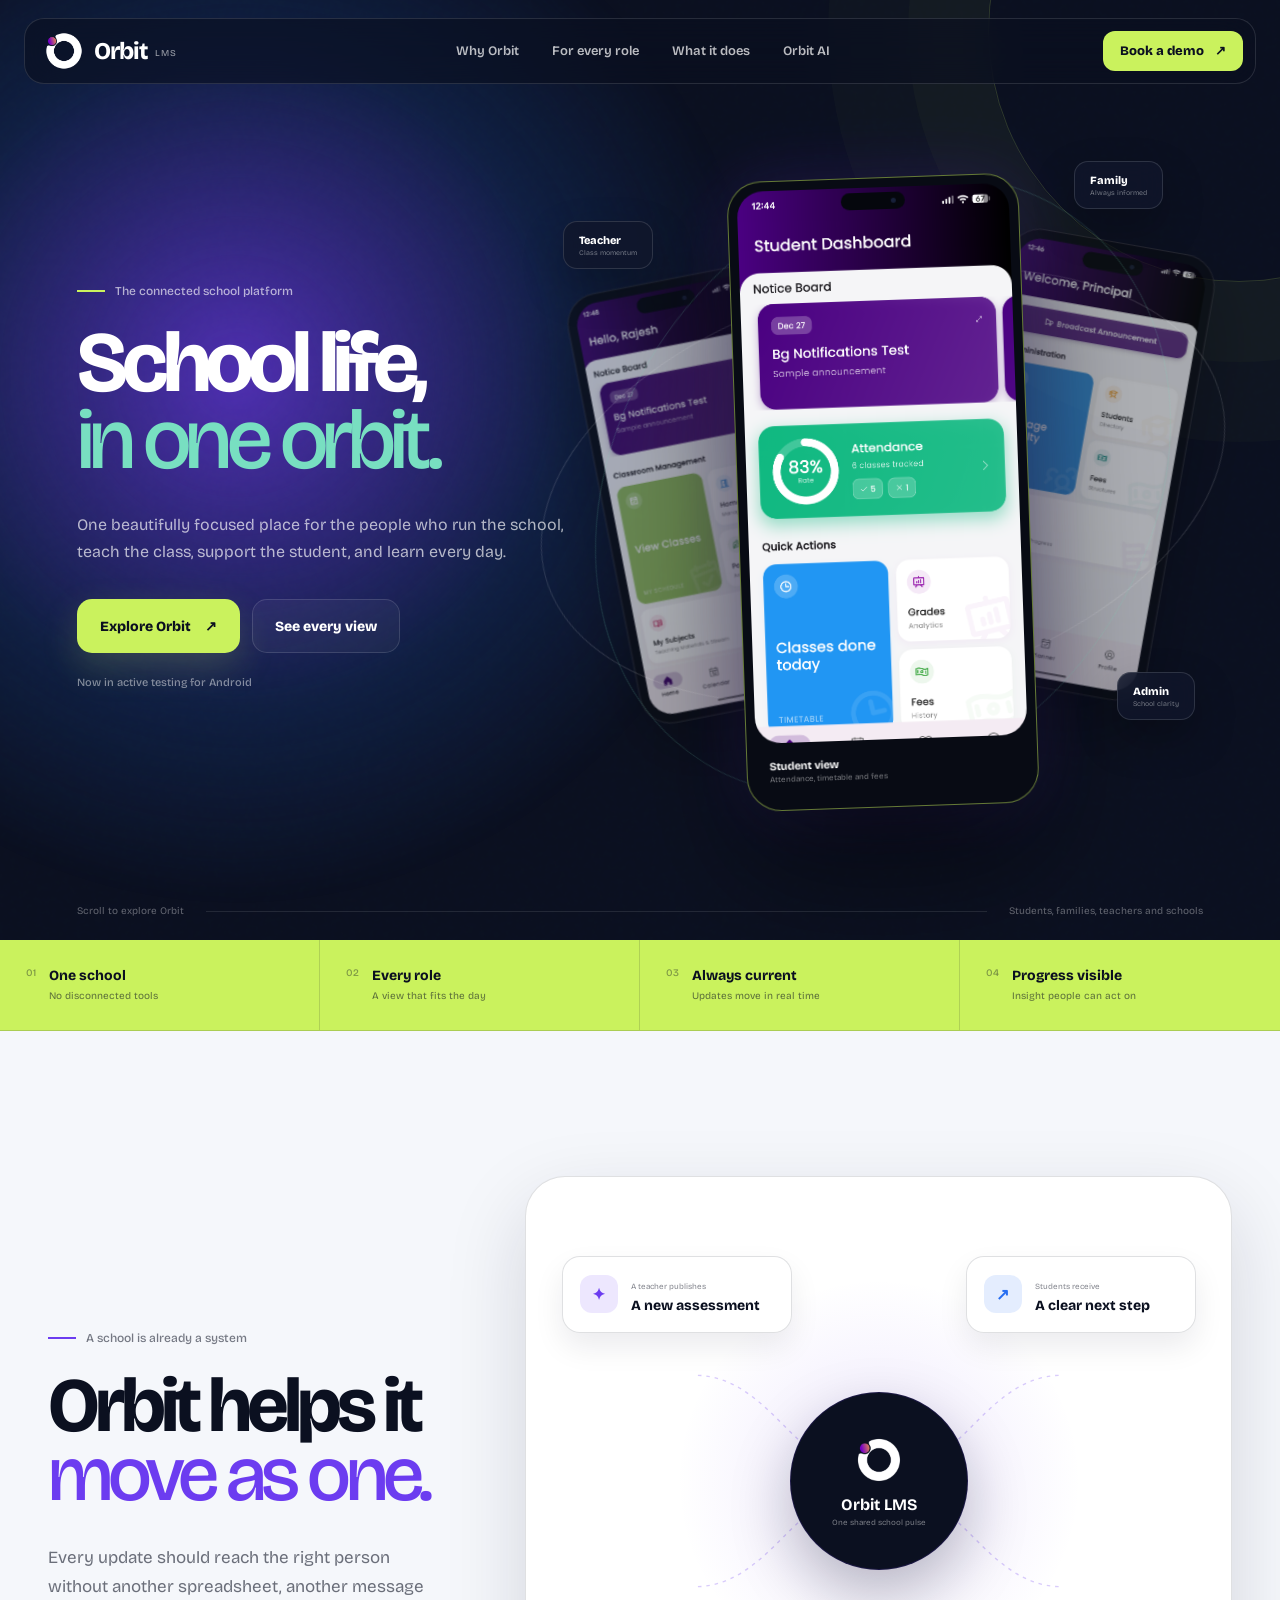
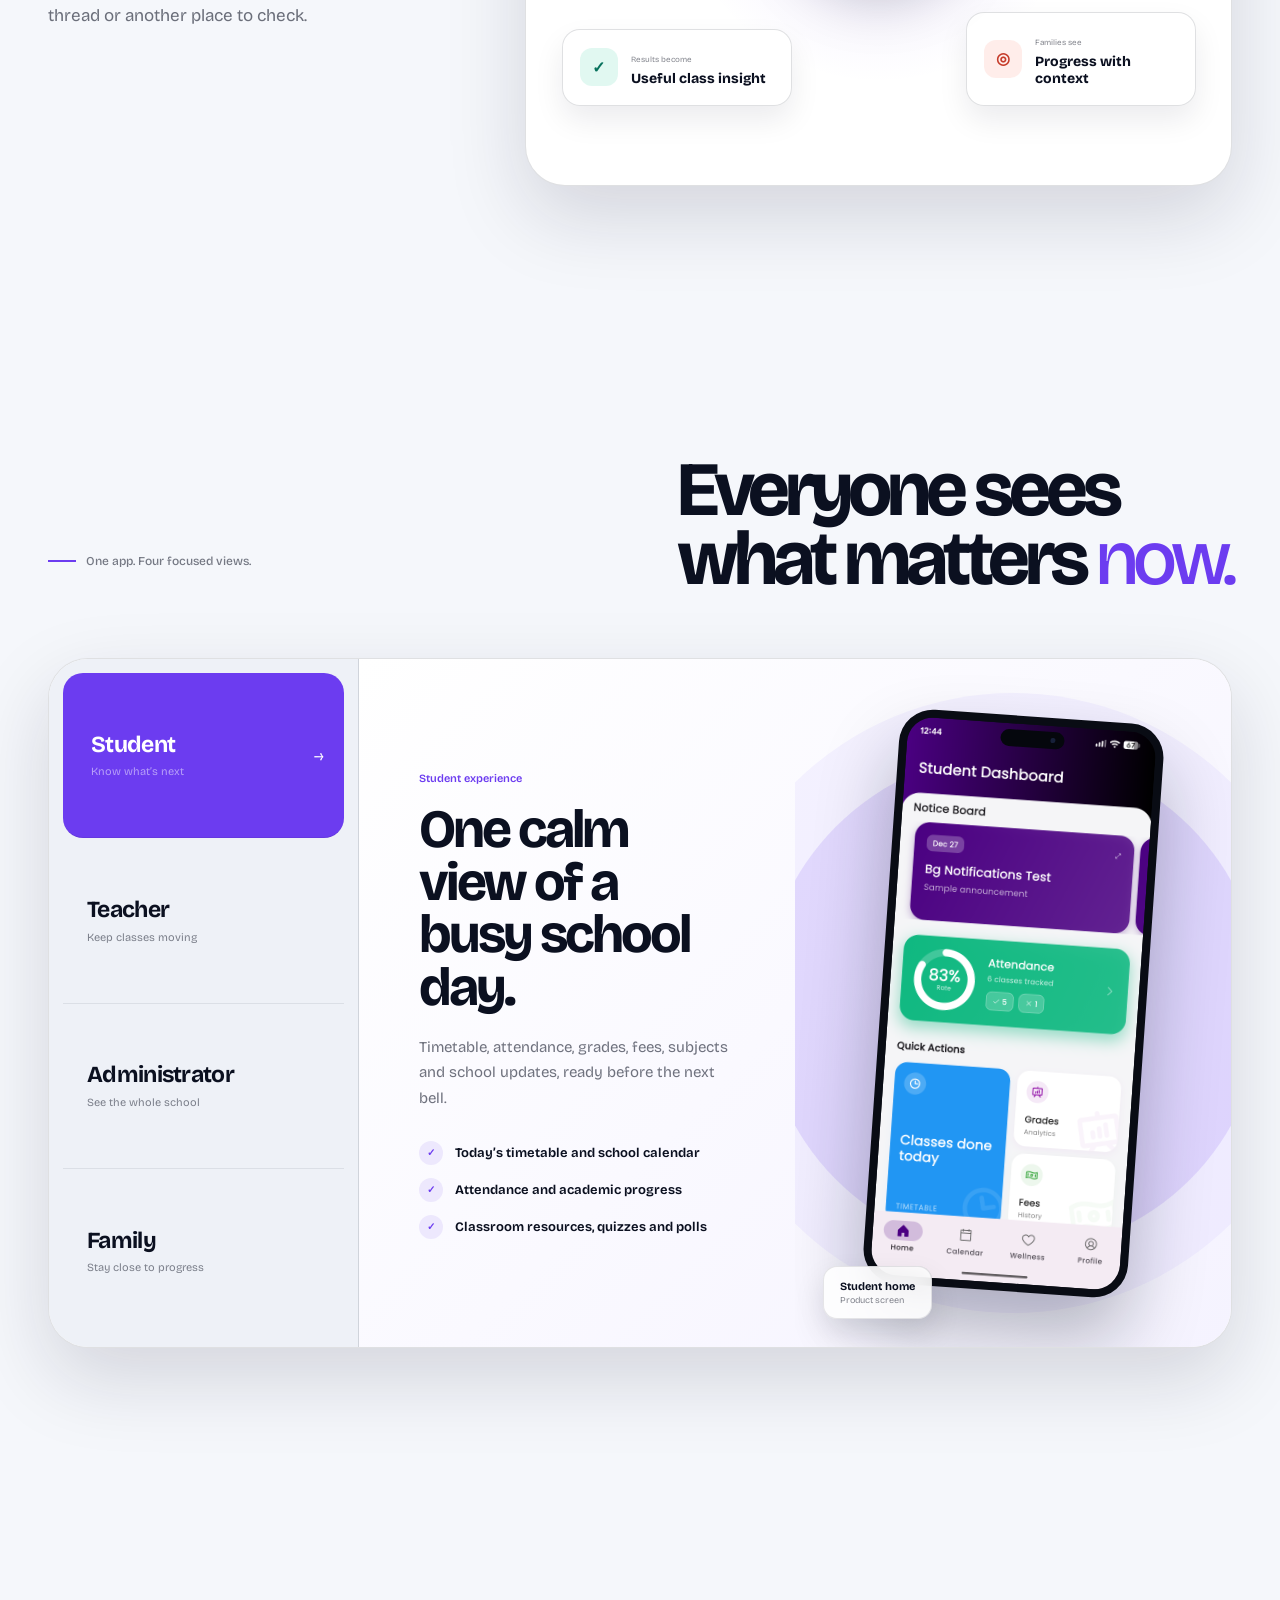
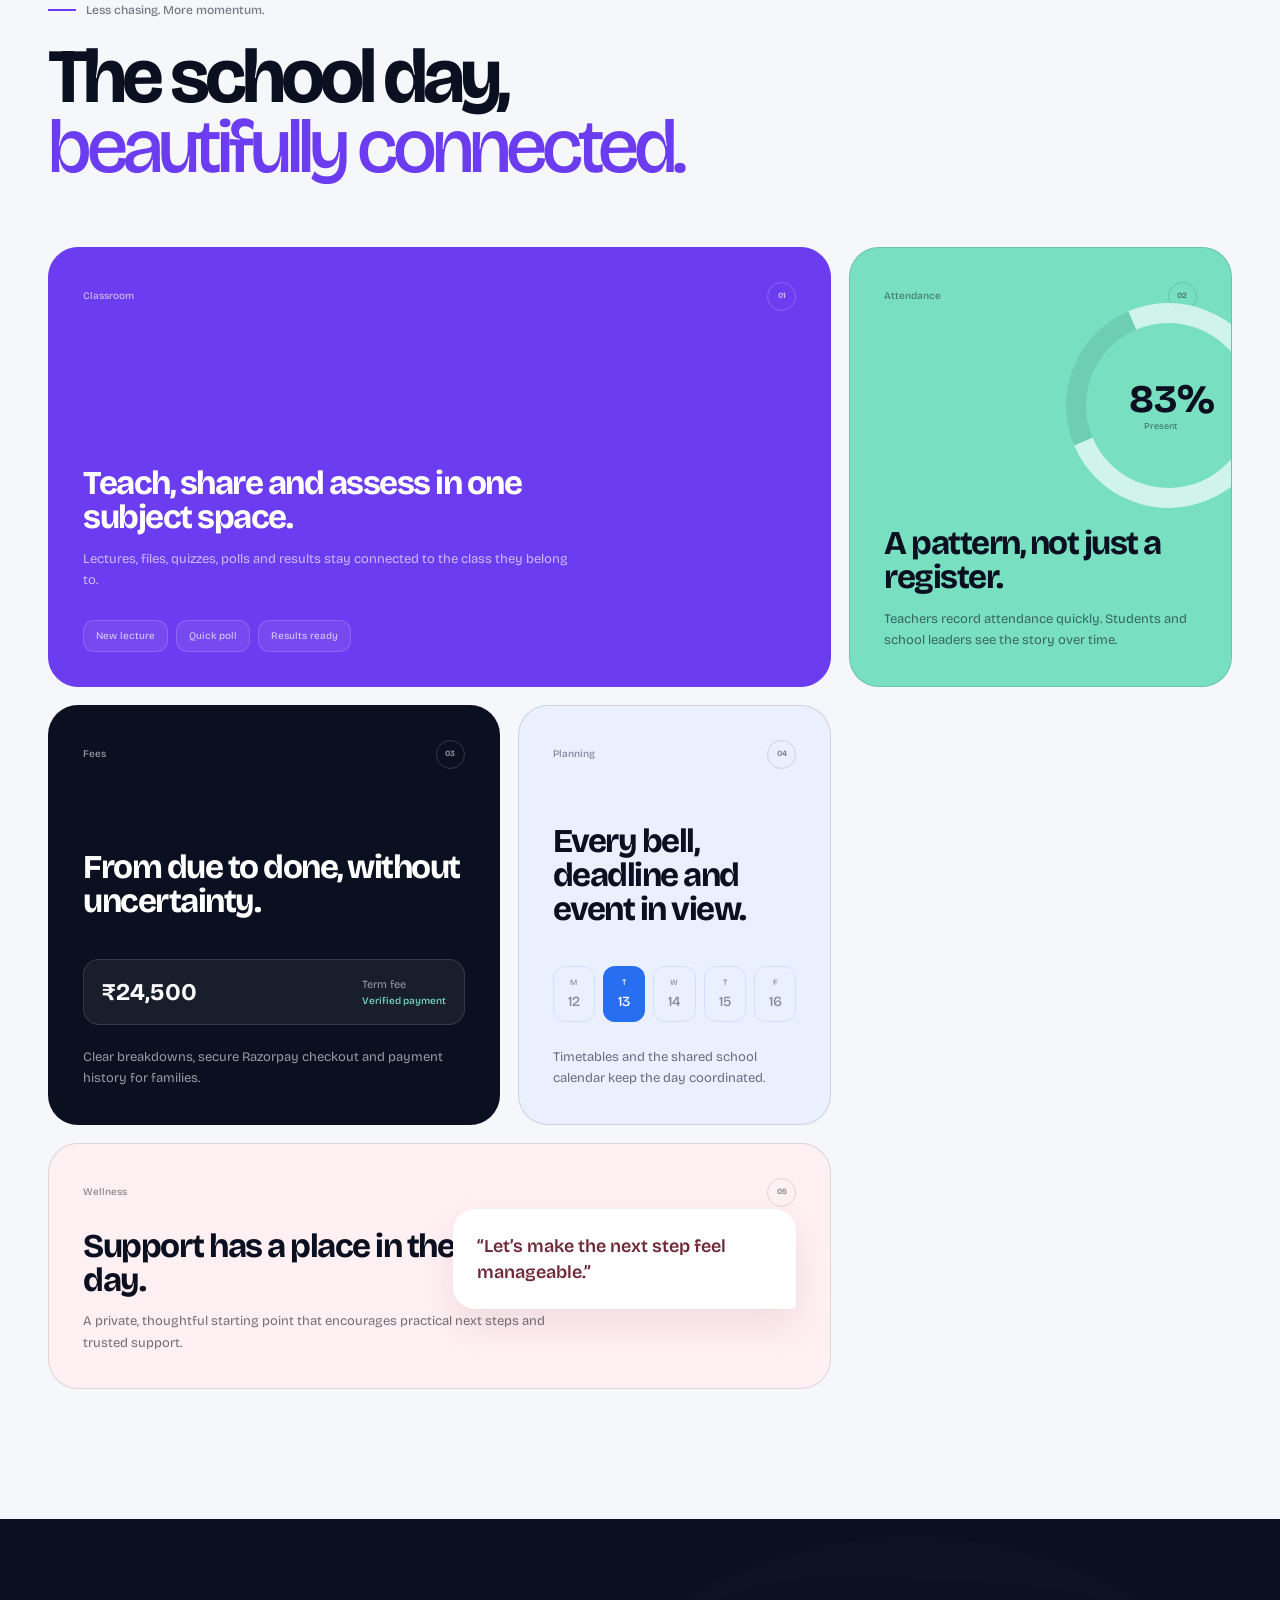
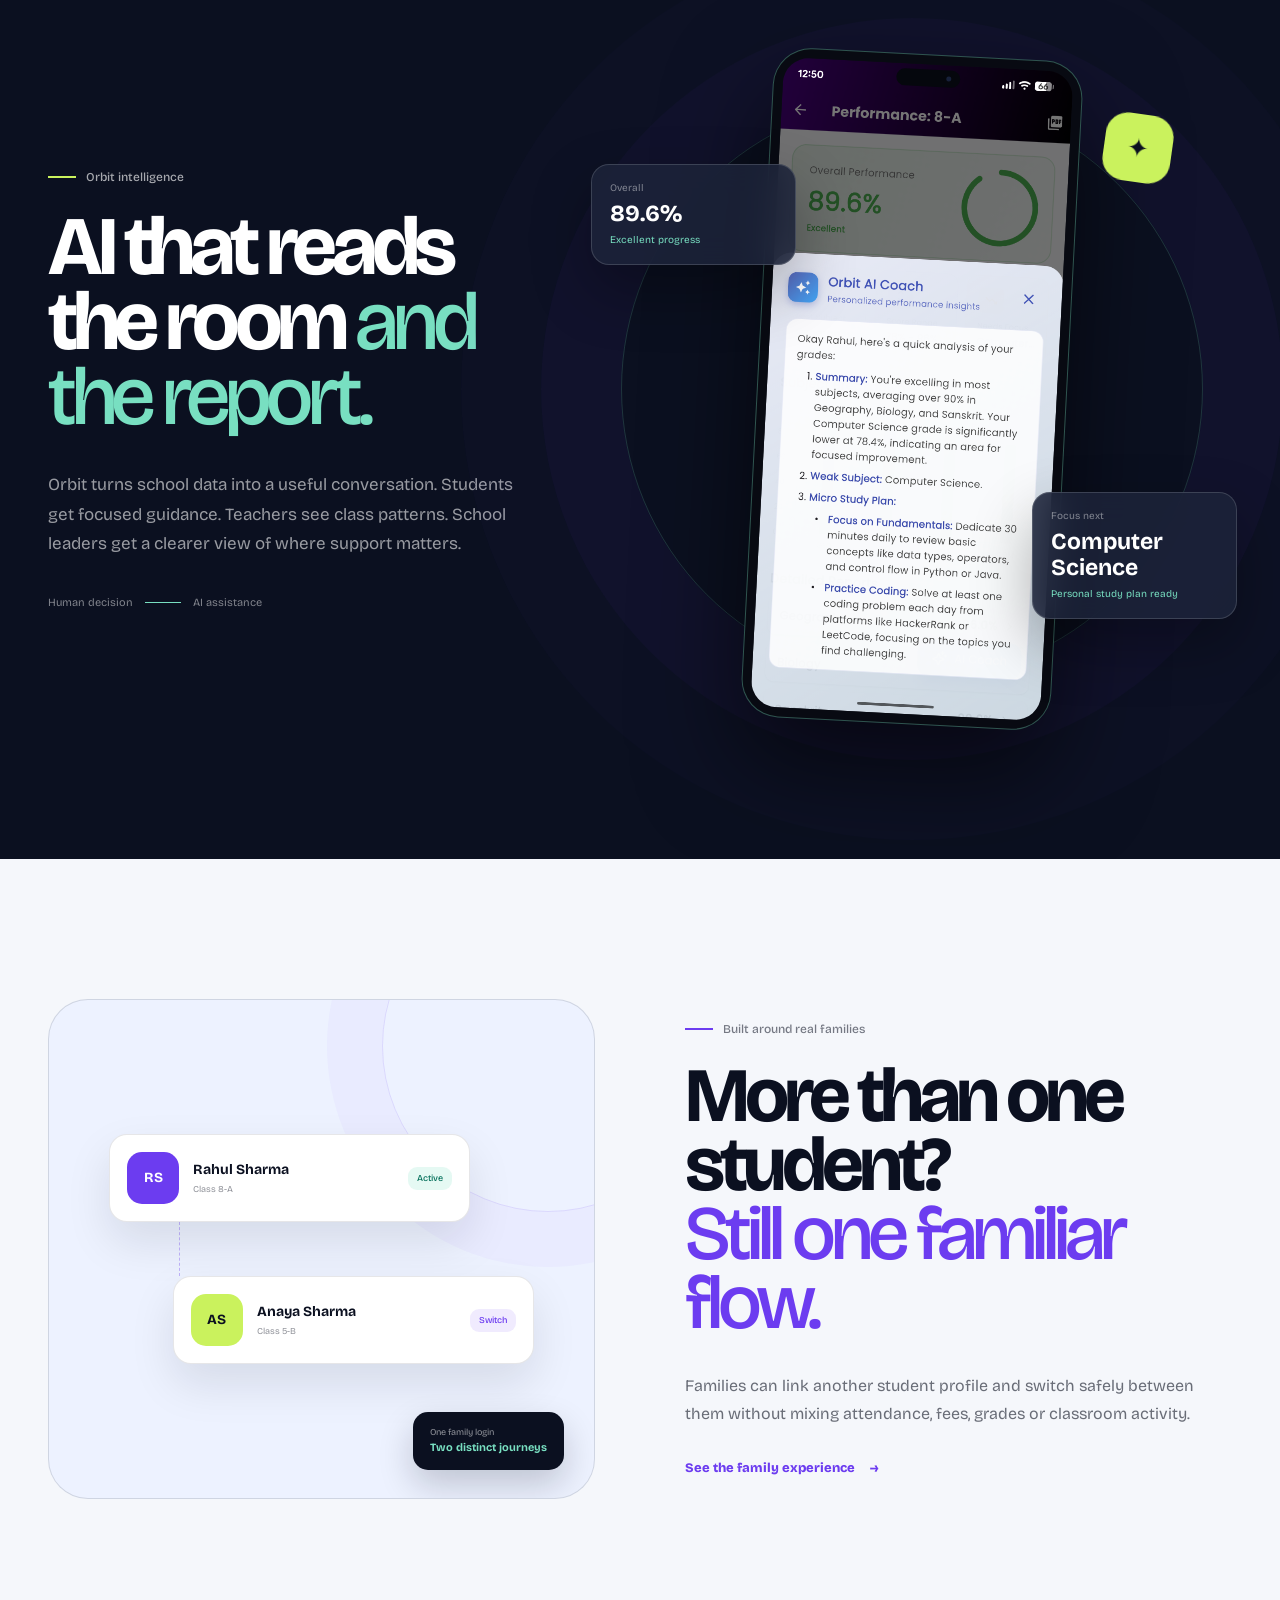
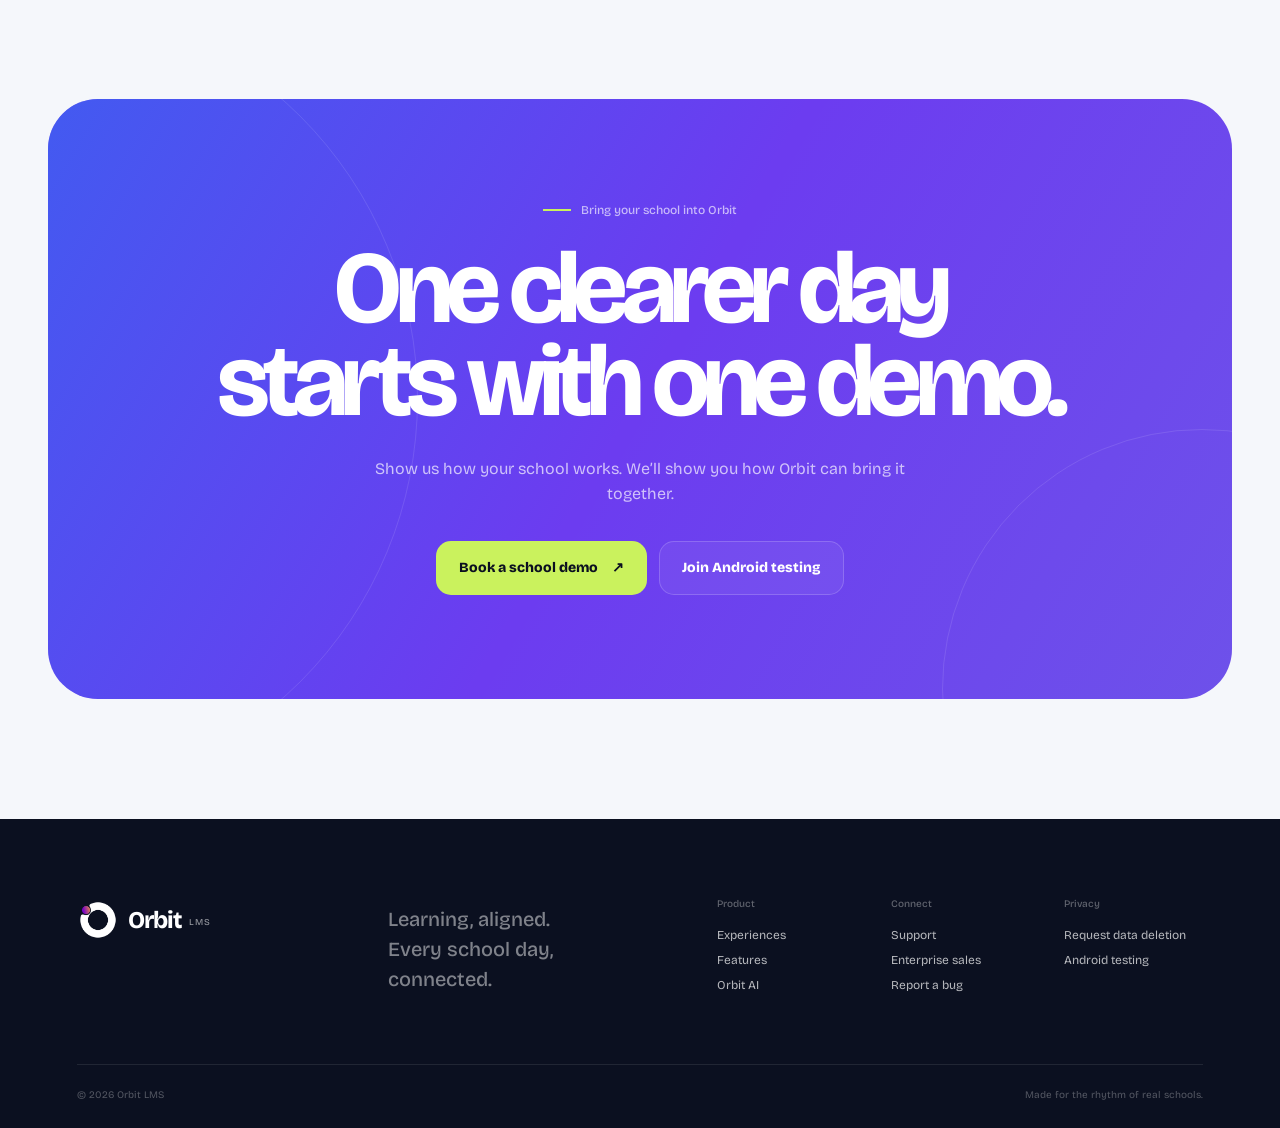
==== commit 20eb8a1c: "Simplify website typography and status styling" ====
--- a/index.html
+++ b/index.html
@@ -5,18 +5,18 @@
     <meta name="viewport" content="width=device-width, initial-scale=1">
     <meta name="theme-color" content="#0b1020">
     <meta name="description" content="Orbit LMS brings students, families, teachers and school leaders into one focused, connected school experience.">
-    <meta property="og:title" content="Orbit LMS — School life, in one orbit.">
+    <meta property="og:title" content="Orbit LMS | School life, in one orbit.">
     <meta property="og:description" content="A connected school platform for learning, communication, fees and progress.">
     <meta property="og:type" content="website">
     <meta property="og:image" content="logo.png">
-    <title>Orbit LMS — School life, in one orbit.</title>
+    <title>Orbit LMS | School life, in one orbit.</title>
     <script>document.documentElement.classList.add("js");</script>
     <link rel="icon" href="favicon.ico">
     <link rel="apple-touch-icon" sizes="180x180" href="apple-touch-icon.png">
     <link rel="manifest" href="site.webmanifest">
     <link rel="preconnect" href="https://fonts.googleapis.com">
     <link rel="preconnect" href="https://fonts.gstatic.com" crossorigin>
-    <link href="https://fonts.googleapis.com/css2?family=Bricolage+Grotesque:opsz,wdth,wght@12..96,75..100,400..800&family=IBM+Plex+Mono:wght@400;500&family=Manrope:wght@400;500;600;700&display=swap" rel="stylesheet">
+    <link href="https://fonts.googleapis.com/css2?family=Bricolage+Grotesque:opsz,wdth,wght@12..96,75..100,400..800&display=swap" rel="stylesheet">
     <link rel="stylesheet" href="style.css">
 </head>
 <body>
@@ -38,24 +38,24 @@
             <div class="hero-copy reveal">
                 <div class="eyebrow"><span></span>The connected school platform</div>
                 <h1>School life,<br><em>in one orbit.</em></h1>
-                <p class="hero-lede">One beautifully focused place for the people who run the school, teach the class, support the student—and learn every day.</p>
+                <p class="hero-lede">One beautifully focused place for the people who run the school, teach the class, support the student, and learn every day.</p>
                 <div class="hero-actions">
                     <a class="button button-primary" href="mailto:gkaran.uni@gmail.com?subject=Orbit%20LMS%20Demo">Explore Orbit <span>↗</span></a>
-                    <a class="button button-quiet" href="#roles"><span class="play-dot">▶</span> See every view</a>
+                    <a class="button button-quiet" href="#roles">See every view</a>
                 </div>
-                <div class="hero-note"><span class="pulse"></span>Now in active testing for Android</div>
+                <div class="hero-note">Now in active testing for Android</div>
             </div>
 
             <div class="orbit-stage reveal" data-orbit-stage aria-label="Orbit LMS product screens for students, teachers and administrators">
                 <div class="orbit-line orbit-line-one" aria-hidden="true"></div><div class="orbit-line orbit-line-two" aria-hidden="true"></div>
-                <div class="role-satellite satellite-admin"><i></i><span>Admin</span><small>School clarity</small></div>
-                <div class="role-satellite satellite-teacher"><i></i><span>Teacher</span><small>Class momentum</small></div>
-                <div class="role-satellite satellite-family"><i></i><span>Family</span><small>Always informed</small></div>
+                <div class="role-satellite satellite-admin"><span>Admin</span><small>School clarity</small></div>
+                <div class="role-satellite satellite-teacher"><span>Teacher</span><small>Class momentum</small></div>
+                <div class="role-satellite satellite-family"><span>Family</span><small>Always informed</small></div>
                 <figure class="device device-back device-teacher"><div class="device-top"><span></span></div><img src="screenshots/teacher-screen2.png" alt="Orbit teacher dashboard" decoding="async"></figure>
-                <figure class="device device-main"><div class="device-top"><span></span></div><img src="screenshots/student-screen1.png" alt="Orbit student dashboard" decoding="async" fetchpriority="high"><figcaption><b>Live student view</b><span>Attendance · timetable · fees</span></figcaption></figure>
+                <figure class="device device-main"><div class="device-top"><span></span></div><img src="screenshots/student-screen1.png" alt="Orbit student dashboard" decoding="async" fetchpriority="high"><figcaption><b>Student view</b><span>Attendance, timetable and fees</span></figcaption></figure>
                 <figure class="device device-back device-admin"><div class="device-top"><span></span></div><img src="screenshots/admin-screen3.png" alt="Orbit administrator dashboard" decoding="async"></figure>
             </div>
-            <div class="hero-footer" aria-hidden="true"><span>Scroll to enter Orbit</span><div></div><span>Students · Families · Teachers · Schools</span></div>
+            <div class="hero-footer" aria-hidden="true"><span>Scroll to explore Orbit</span><div></div><span>Students, families, teachers and schools</span></div>
         </section>
 
         <section class="signal-rail" aria-label="Orbit product principles">
@@ -99,13 +99,13 @@
                     <div class="role-copy">
                         <span class="role-kicker" data-role-kicker>Student experience</span>
                         <h3 data-role-title>One calm view of a busy school day.</h3>
-                        <p data-role-description>Timetable, attendance, grades, fees, subjects and school updates—ready before the next bell.</p>
+                        <p data-role-description>Timetable, attendance, grades, fees, subjects and school updates, ready before the next bell.</p>
                         <ul data-role-features><li>Today’s timetable and school calendar</li><li>Attendance and academic progress</li><li>Classroom resources, quizzes and polls</li></ul>
                     </div>
                     <div class="role-device-wrap">
                         <div class="role-halo"></div>
                         <figure class="role-device"><div class="device-top"><span></span></div><img data-role-image src="screenshots/student-screen1.png" alt="Orbit student experience" loading="lazy" decoding="async"></figure>
-                        <div class="screen-label"><span></span><b data-role-label>Student home</b><small>Live product screen</small></div>
+                        <div class="screen-label"><b data-role-label>Student home</b><small>Product screen</small></div>
                     </div>
                 </div>
             </div>
@@ -117,9 +117,9 @@
                 <h2>The school day,<br><em>beautifully connected.</em></h2>
             </div>
             <div class="capability-grid">
-                <article class="feature-card feature-classroom reveal"><div class="feature-top"><span>Classroom</span><b>01</b></div><h3>Teach, share and assess in one subject space.</h3><p>Lectures, files, quizzes, polls and results stay connected to the class they belong to.</p><div class="mini-stream"><span><i class="dot-violet"></i> New lecture</span><span><i class="dot-blue"></i> Quick poll</span><span><i class="dot-mint"></i> Results ready</span></div></article>
-                <article class="feature-card feature-attendance reveal"><div class="feature-top"><span>Attendance</span><b>02</b></div><div class="attendance-ring"><strong>83%</strong><span>Present</span></div><h3>A pattern—not just a register.</h3><p>Teachers record attendance quickly. Students and school leaders see the story over time.</p></article>
-                <article class="feature-card feature-fees reveal"><div class="feature-top"><span>Fees</span><b>03</b></div><h3>From due to done, without uncertainty.</h3><div class="payment-ticket"><span>Term fee</span><strong>₹24,500</strong><small><i></i> Verified payment</small></div><p>Clear breakdowns, secure Razorpay checkout and payment history for families.</p></article>
+                <article class="feature-card feature-classroom reveal"><div class="feature-top"><span>Classroom</span><b>01</b></div><h3>Teach, share and assess in one subject space.</h3><p>Lectures, files, quizzes, polls and results stay connected to the class they belong to.</p><div class="mini-stream"><span>New lecture</span><span>Quick poll</span><span>Results ready</span></div></article>
+                <article class="feature-card feature-attendance reveal"><div class="feature-top"><span>Attendance</span><b>02</b></div><div class="attendance-ring"><strong>83%</strong><span>Present</span></div><h3>A pattern, not just a register.</h3><p>Teachers record attendance quickly. Students and school leaders see the story over time.</p></article>
+                <article class="feature-card feature-fees reveal"><div class="feature-top"><span>Fees</span><b>03</b></div><h3>From due to done, without uncertainty.</h3><div class="payment-ticket"><span>Term fee</span><strong>₹24,500</strong><small>Verified payment</small></div><p>Clear breakdowns, secure Razorpay checkout and payment history for families.</p></article>
                 <article class="feature-card feature-calendar reveal"><div class="feature-top"><span>Planning</span><b>04</b></div><h3>Every bell, deadline and event in view.</h3><div class="week-strip"><span>M<small>12</small></span><span class="active">T<small>13</small></span><span>W<small>14</small></span><span>T<small>15</small></span><span>F<small>16</small></span></div><p>Timetables and the shared school calendar keep the day coordinated.</p></article>
                 <article class="feature-card feature-wellness reveal"><div class="feature-top"><span>Wellness</span><b>05</b></div><blockquote>“Let’s make the next step feel manageable.”</blockquote><h3>Support has a place in the school day.</h3><p>A private, thoughtful starting point that encourages practical next steps and trusted support.</p></article>
             </div>
@@ -127,18 +127,18 @@
 
         <section class="intelligence" id="intelligence">
             <div class="ai-grid section-shell">
-                <div class="ai-copy reveal"><div class="eyebrow"><span></span>Orbit intelligence</div><h2>AI that reads the room—<em>and the report.</em></h2><p>Orbit turns school data into a useful conversation. Students get focused guidance. Teachers see class patterns. School leaders get a clearer view of where support matters.</p><div class="ai-principle"><span>Human decision</span><i></i><span>AI assistance</span></div></div>
+                <div class="ai-copy reveal"><div class="eyebrow"><span></span>Orbit intelligence</div><h2>AI that reads the room <em>and the report.</em></h2><p>Orbit turns school data into a useful conversation. Students get focused guidance. Teachers see class patterns. School leaders get a clearer view of where support matters.</p><div class="ai-principle"><span>Human decision</span><i></i><span>AI assistance</span></div></div>
                 <div class="ai-product reveal"><figure class="ai-phone"><div class="device-top"><span></span></div><img src="screenshots/ai-screen1.png" alt="Orbit AI Coach analysing student performance" loading="lazy" decoding="async"></figure><div class="insight-card insight-one"><small>Overall</small><strong>89.6%</strong><span>Excellent progress</span></div><div class="insight-card insight-two"><small>Focus next</small><strong>Computer Science</strong><span>Personal study plan ready</span></div><div class="ai-spark" aria-hidden="true">✦</div></div>
             </div>
         </section>
 
         <section class="family section-shell">
             <div class="family-visual reveal"><div class="profile-card profile-one"><span>RS</span><div><b>Rahul Sharma</b><small>Class 8-A</small></div><i>Active</i></div><div class="profile-link"></div><div class="profile-card profile-two"><span>AS</span><div><b>Anaya Sharma</b><small>Class 5-B</small></div><i>Switch</i></div><div class="family-badge">One family login<br><strong>Two distinct journeys</strong></div></div>
-            <div class="family-copy reveal"><div class="eyebrow eyebrow-dark"><span></span>Built around real families</div><h2>More than one student?<br><em>Still one familiar flow.</em></h2><p>Families can link another student profile and switch safely between them—without mixing attendance, fees, grades or classroom activity.</p><a class="text-link" href="mailto:gkaran.uni@gmail.com?subject=Orbit%20Family%20Profiles">See the family experience <span>→</span></a></div>
+            <div class="family-copy reveal"><div class="eyebrow eyebrow-dark"><span></span>Built around real families</div><h2>More than one student?<br><em>Still one familiar flow.</em></h2><p>Families can link another student profile and switch safely between them without mixing attendance, fees, grades or classroom activity.</p><a class="text-link" href="mailto:gkaran.uni@gmail.com?subject=Orbit%20Family%20Profiles">See the family experience <span>→</span></a></div>
         </section>
 
         <section class="closing section-shell">
-            <div class="closing-card reveal"><div class="closing-orbit" aria-hidden="true"><span></span><span></span><span></span></div><div class="eyebrow"><span></span>Bring your school into Orbit</div><h2>One clearer day<br>starts with one demo.</h2><p>Show us how your school works. We’ll show you how Orbit can bring it together.</p><div class="closing-actions"><a class="button button-light" href="mailto:gkaran.uni@gmail.com?subject=Orbit%20LMS%20Demo">Book a school demo <span>↗</span></a><a class="button button-outline" href="https://play.google.com/store/apps/details?id=com.karn.orbit" target="_blank" rel="noopener noreferrer">Join Android testing</a></div></div>
+            <div class="closing-card reveal"><div class="closing-orbit" aria-hidden="true"><span></span><span></span></div><div class="eyebrow"><span></span>Bring your school into Orbit</div><h2>One clearer day<br>starts with one demo.</h2><p>Show us how your school works. We’ll show you how Orbit can bring it together.</p><div class="closing-actions"><a class="button button-light" href="mailto:gkaran.uni@gmail.com?subject=Orbit%20LMS%20Demo">Book a school demo <span>↗</span></a><a class="button button-outline" href="https://play.google.com/store/apps/details?id=com.karn.orbit" target="_blank" rel="noopener noreferrer">Join Android testing</a></div></div>
         </section>
     </main>
 
--- a/style.css
+++ b/style.css
@@ -12,8 +12,8 @@
     --lime: #caf25d;
     --line: rgba(11, 16, 32, .13);
     --display: "Bricolage Grotesque", sans-serif;
-    --body: "Manrope", sans-serif;
-    --mono: "IBM Plex Mono", monospace;
+    --body: var(--display);
+    --mono: var(--display);
     --radius-lg: 40px;
     --radius-md: 26px;
     --shadow: 0 30px 80px rgba(17, 23, 49, .15);
@@ -50,7 +50,7 @@
 .hero::after { content: ""; position: absolute; width: 500px; height: 500px; right: -210px; top: -220px; border: 1px solid rgba(202,242,93,.18); border-radius: 50%; box-shadow: 0 0 0 80px rgba(202,242,93,.025), 0 0 0 160px rgba(202,242,93,.018); }
 .hero-noise { position: absolute; inset: 0; opacity: .14; pointer-events: none; background-image: url("data:image/svg+xml,%3Csvg viewBox='0 0 180 180' xmlns='http://www.w3.org/2000/svg'%3E%3Cfilter id='n'%3E%3CfeTurbulence type='fractalNoise' baseFrequency='.8' numOctaves='3' stitchTiles='stitch'/%3E%3C/filter%3E%3Crect width='100%25' height='100%25' filter='url(%23n)' opacity='.25'/%3E%3C/svg%3E"); mix-blend-mode: soft-light; }
 .hero-copy { position: relative; z-index: 4; max-width: 650px; }
-.eyebrow { display: flex; align-items: center; gap: 10px; margin-bottom: 26px; color: rgba(255,255,255,.64); font: 500 11px/1.2 var(--mono); letter-spacing: .12em; text-transform: uppercase; }
+.eyebrow { display: flex; align-items: center; gap: 10px; margin-bottom: 26px; color: rgba(255,255,255,.64); font: 500 12px/1.2 var(--body); letter-spacing: 0; }
 .eyebrow > span { width: 28px; height: 2px; background: var(--lime); }
 .eyebrow-dark { color: rgba(11,16,32,.55); }
 .eyebrow-dark > span { background: var(--violet); }
@@ -63,10 +63,7 @@
 .button:hover { transform: translateY(-3px); }
 .button-primary { background: var(--lime); color: var(--ink); box-shadow: 0 14px 36px rgba(202,242,93,.18); }
 .button-quiet { border-color: rgba(255,255,255,.13); color: var(--white); background: rgba(255,255,255,.045); }
-.play-dot { display: grid; width: 25px; height: 25px; place-items: center; padding-left: 2px; border-radius: 50%; background: rgba(255,255,255,.1); font-size: 8px; }
-.hero-note { display: flex; align-items: center; gap: 9px; margin-top: 24px; color: rgba(255,255,255,.42); font: 500 10px/1 var(--mono); text-transform: uppercase; letter-spacing: .08em; }
-.pulse { width: 7px; height: 7px; background: var(--mint); border-radius: 50%; box-shadow: 0 0 0 0 rgba(120,223,193,.45); animation: pulse 2s infinite; }
-@keyframes pulse { 70% { box-shadow: 0 0 0 8px rgba(120,223,193,0); } 100% { box-shadow: 0 0 0 0 rgba(120,223,193,0); } }
+.hero-note { margin-top: 24px; color: rgba(255,255,255,.48); font: 500 11px/1 var(--body); }
 
 .orbit-stage { --rx: 0deg; --ry: 0deg; position: relative; z-index: 3; width: min(740px, 50vw); height: 720px; justify-self: end; perspective: 1400px; transform-style: preserve-3d; transform: rotateX(var(--rx)) rotateY(var(--ry)); transition: transform .18s ease-out; }
 .orbit-line { position: absolute; left: 50%; top: 50%; border: 1px solid rgba(255,255,255,.13); border-radius: 50%; transform: translate(-50%,-50%) rotate(-15deg); }
@@ -84,16 +81,13 @@
 .device-back { width: 220px; height: 475px; opacity: .66; filter: saturate(.78); }
 .device-teacher { z-index: 1; left: 15px; top: 132px; transform: rotate(-11deg) translateZ(-120px); }
 .device-admin { z-index: 2; right: 6px; top: 100px; transform: rotate(10deg) translateZ(-70px); }
-.role-satellite { position: absolute; z-index: 8; display: grid; grid-template-columns: 10px auto; column-gap: 8px; padding: 12px 15px; color: var(--white); background: rgba(17,23,43,.82); backdrop-filter: blur(14px); border: 1px solid rgba(255,255,255,.13); border-radius: 14px; box-shadow: 0 18px 40px rgba(0,0,0,.25); }
-.role-satellite i { grid-row: 1/3; align-self: center; width: 8px; height: 8px; border-radius: 50%; background: var(--mint); box-shadow: 0 0 0 5px rgba(120,223,193,.1); }
+.role-satellite { position: absolute; z-index: 8; display: grid; padding: 12px 15px; color: var(--white); background: rgba(17,23,43,.82); backdrop-filter: blur(14px); border: 1px solid rgba(255,255,255,.13); border-radius: 14px; box-shadow: 0 18px 40px rgba(0,0,0,.25); }
 .role-satellite span { font-size: 11px; font-weight: 800; }
 .role-satellite small { margin-top: 2px; color: rgba(255,255,255,.42); font: 400 7px/1 var(--mono); }
 .satellite-admin { right: 8px; bottom: 126px; }
 .satellite-teacher { left: 0; top: 95px; }
-.satellite-teacher i { background: var(--lime); }
 .satellite-family { right: 40px; top: 35px; }
-.satellite-family i { background: var(--coral); }
-.hero-footer { position: absolute; z-index: 5; left: max(6vw,72px); right: max(6vw,72px); bottom: 24px; display: grid; grid-template-columns: auto 1fr auto; gap: 22px; align-items: center; color: rgba(255,255,255,.32); font: 400 9px/1 var(--mono); text-transform: uppercase; letter-spacing: .1em; }
+.hero-footer { position: absolute; z-index: 5; left: max(6vw,72px); right: max(6vw,72px); bottom: 24px; display: grid; grid-template-columns: auto 1fr auto; gap: 22px; align-items: center; color: rgba(255,255,255,.36); font: 400 10px/1 var(--body); }
 .hero-footer div { height: 1px; background: rgba(255,255,255,.1); }
 
 .signal-rail { display: grid; grid-template-columns: repeat(4,1fr); background: var(--lime); border-bottom: 1px solid rgba(11,16,32,.16); }
@@ -112,7 +106,7 @@
 .map-center { position: absolute; z-index: 4; left: 50%; top: 50%; transform: translate(-50%,-50%); display: flex; width: 178px; height: 178px; flex-direction: column; align-items: center; justify-content: center; border: 1px solid rgba(108,60,240,.17); border-radius: 50%; background: var(--ink); color: var(--white); box-shadow: 0 25px 60px rgba(11,16,32,.26); }
 .map-center img { width: 50px; height: 50px; margin-bottom: 10px; }
 .map-center b { font-family: var(--display); }
-.map-center span { margin-top: 5px; color: rgba(255,255,255,.45); font: 400 7px/1 var(--mono); text-transform: uppercase; }
+.map-center span { margin-top: 5px; color: rgba(255,255,255,.45); font: 400 8px/1 var(--body); }
 .map-card { position: absolute; z-index: 3; width: 230px; display: flex; align-items: center; gap: 13px; padding: 17px; border: 1px solid var(--line); border-radius: 18px; background: rgba(255,255,255,.93); box-shadow: 0 14px 30px rgba(11,16,32,.08); }
 .map-card small { color: rgba(11,16,32,.5); font: 400 8px/1 var(--mono); }
 .map-card h3 { margin: 5px 0 0; font: 750 14px/1.2 var(--display); }
@@ -136,7 +130,7 @@
 .role-tab.is-active::after { opacity: 1; transform: none; }
 .role-display { --role-accent: #6c3cf0; display: grid; grid-template-columns: 1fr 1fr; align-items: center; background: linear-gradient(135deg, #fff, #f5f3ff); transition: background .35s; }
 .role-copy { padding: 60px; }
-.role-kicker { color: var(--role-accent); font: 500 10px/1 var(--mono); letter-spacing: .1em; text-transform: uppercase; }
+.role-kicker { color: var(--role-accent); font: 600 11px/1 var(--body); letter-spacing: 0; }
 .role-copy h3 { max-width: 540px; margin: 18px 0 20px; font: 720 clamp(40px,4.2vw,68px)/.98 var(--display); letter-spacing: -.055em; }
 .role-copy > p { color: rgba(11,16,32,.58); font-size: 15px; line-height: 1.7; }
 .role-copy ul { display: grid; gap: 13px; margin: 30px 0 0; padding: 0; list-style: none; }
@@ -146,15 +140,14 @@
 .role-halo { position: absolute; width: 500px; height: 500px; border-radius: 50%; background: color-mix(in srgb, var(--role-accent) 18%, transparent); box-shadow: 0 0 0 60px color-mix(in srgb, var(--role-accent) 5%, transparent); transition: background .35s; }
 .role-device { position: relative; z-index: 2; width: 265px; height: 575px; margin: 0; padding: 8px; overflow: hidden; border-radius: 34px; background: #090c14; box-shadow: 0 40px 75px rgba(11,16,32,.29); transform: rotate(4deg); transition: transform .35s, opacity .2s; }
 .role-device.is-changing { opacity: .2; transform: rotate(1deg) scale(.96); }
-.screen-label { position: absolute; z-index: 4; left: 28px; bottom: 28px; display: grid; grid-template-columns: 9px 1fr; column-gap: 9px; padding: 13px 16px; border: 1px solid rgba(11,16,32,.1); border-radius: 14px; background: rgba(255,255,255,.88); backdrop-filter: blur(12px); box-shadow: 0 14px 30px rgba(11,16,32,.12); }
-.screen-label > span { grid-row: 1/3; align-self: center; width: 8px; height: 8px; border-radius: 50%; background: var(--role-accent); }
-.screen-label b { font-size: 10px; }.screen-label small { margin-top: 3px; font: 400 7px/1 var(--mono); opacity: .5; }
+.screen-label { position: absolute; z-index: 4; left: 28px; bottom: 28px; display: flex; flex-direction: column; padding: 13px 16px; border: 1px solid rgba(11,16,32,.1); border-radius: 14px; background: rgba(255,255,255,.88); backdrop-filter: blur(12px); box-shadow: 0 14px 30px rgba(11,16,32,.12); }
+.screen-label b { font-size: 11px; }.screen-label small { margin-top: 3px; font: 400 9px/1 var(--body); opacity: .5; }
 
 .capabilities { padding-block: 130px; }
 .section-heading.compact { margin-bottom: 65px; }
 .capability-grid { display: grid; grid-template-columns: 1.18fr .82fr 1fr; grid-template-rows: 440px 420px; gap: 18px; }
 .feature-card { position: relative; overflow: hidden; display: flex; flex-direction: column; padding: 34px; border: 1px solid var(--line); border-radius: 30px; background: var(--white); }
-.feature-top { display: flex; align-items: center; justify-content: space-between; margin-bottom: auto; color: rgba(11,16,32,.48); font: 500 9px/1 var(--mono); letter-spacing: .08em; text-transform: uppercase; }
+.feature-top { display: flex; align-items: center; justify-content: space-between; margin-bottom: auto; color: rgba(11,16,32,.48); font: 500 10px/1 var(--body); }
 .feature-top b { display: grid; width: 29px; height: 29px; place-items: center; border: 1px solid var(--line); border-radius: 50%; font-size: 8px; }
 .feature-card h3 { max-width: 540px; margin: 22px 0 14px; font: 720 clamp(28px,2.6vw,44px)/1.03 var(--display); letter-spacing: -.045em; }
 .feature-card p { max-width: 490px; margin: 0; color: rgba(11,16,32,.58); font-size: 13px; line-height: 1.65; }
@@ -162,14 +155,13 @@
 .feature-classroom .feature-top, .feature-classroom p { color: rgba(255,255,255,.65); }
 .feature-classroom .feature-top b { border-color: rgba(255,255,255,.2); }
 .mini-stream { display: flex; gap: 8px; margin-top: 28px; }
-.mini-stream span { display: flex; align-items: center; gap: 7px; padding: 10px 12px; color: rgba(255,255,255,.76); border: 1px solid rgba(255,255,255,.14); border-radius: 11px; background: rgba(255,255,255,.07); font: 400 8px/1 var(--mono); }
-.mini-stream i { width: 6px; height: 6px; border-radius: 50%; }.dot-violet { background: #fff; }.dot-blue { background: #79c4ff; }.dot-mint { background: var(--mint); }
+.mini-stream span { padding: 10px 12px; color: rgba(255,255,255,.76); border: 1px solid rgba(255,255,255,.14); border-radius: 11px; background: rgba(255,255,255,.07); font: 400 10px/1 var(--body); }
 .feature-attendance { background: var(--mint); }
 .attendance-ring { position: absolute; right: -40px; top: 55px; display: grid; width: 205px; height: 205px; place-content: center; text-align: center; border: 20px solid rgba(255,255,255,.65); border-left-color: rgba(11,16,32,.08); border-radius: 50%; transform: rotate(22deg); }
 .attendance-ring strong, .attendance-ring span { transform: rotate(-22deg); }.attendance-ring strong { font: 720 39px/1 var(--display); }.attendance-ring span { margin-top: 4px; font-size: 9px; opacity: .55; }
 .feature-fees { background: var(--ink); color: var(--white); }.feature-fees .feature-top, .feature-fees p { color: rgba(255,255,255,.58); }.feature-fees .feature-top b { border-color: rgba(255,255,255,.16); }
 .payment-ticket { display: grid; grid-template-columns: 1fr auto; gap: 5px; margin: 26px 0 22px; padding: 18px; border: 1px solid rgba(255,255,255,.12); border-radius: 16px; background: rgba(255,255,255,.06); }
-.payment-ticket span { font-size: 11px; opacity: .55; }.payment-ticket strong { grid-row: 1/3; align-self: center; font: 700 24px/1 var(--display); }.payment-ticket small { display: flex; align-items: center; gap: 6px; color: var(--mint); font: 400 8px/1 var(--mono); }.payment-ticket i { width: 6px; height: 6px; border-radius: 50%; background: var(--mint); }
+.payment-ticket span { font-size: 11px; opacity: .55; }.payment-ticket strong { grid-row: 1/3; align-self: center; font: 700 24px/1 var(--display); }.payment-ticket small { color: var(--mint); font: 500 10px/1 var(--body); }
 .feature-calendar { background: var(--paper-blue); }
 .week-strip { display: grid; grid-template-columns: repeat(5,1fr); gap: 8px; margin: 25px 0; }
 .week-strip span { display: grid; gap: 8px; place-items: center; padding: 12px 5px; border: 1px solid rgba(39,110,241,.12); border-radius: 12px; color: rgba(11,16,32,.45); font: 500 8px/1 var(--mono); }.week-strip small { font-size: 14px; }.week-strip .active { color: var(--white); background: var(--blue); }
@@ -180,18 +172,18 @@
 .ai-grid { min-height: 900px; display: grid; grid-template-columns: .85fr 1.15fr; gap: 70px; align-items: center; padding-block: 110px; }
 .ai-copy h2 { font-size: clamp(58px,6.5vw,103px); }.ai-copy h2 em { color: var(--mint); }
 .ai-copy > p { max-width: 600px; margin: 35px 0 0; color: rgba(255,255,255,.58); font-size: 17px; line-height: 1.75; }
-.ai-principle { display: flex; align-items: center; gap: 12px; margin-top: 38px; color: rgba(255,255,255,.48); font: 400 9px/1 var(--mono); text-transform: uppercase; letter-spacing: .08em; }.ai-principle i { width: 36px; height: 1px; background: var(--mint); }
+.ai-principle { display: flex; align-items: center; gap: 12px; margin-top: 38px; color: rgba(255,255,255,.48); font: 400 11px/1 var(--body); }.ai-principle i { width: 36px; height: 1px; background: var(--mint); }
 .ai-product { position: relative; min-height: 720px; display: grid; place-items: center; }
 .ai-product::before { content: ""; position: absolute; width: 580px; height: 580px; border: 1px solid rgba(120,223,193,.18); border-radius: 50%; box-shadow: 0 0 0 80px rgba(108,60,240,.035), 0 0 0 160px rgba(108,60,240,.02); }
 .ai-phone { position: relative; z-index: 2; width: 310px; height: 670px; margin: 0; padding: 9px; overflow: hidden; border: 1px solid rgba(120,223,193,.35); border-radius: 38px; background: #080a12; box-shadow: 0 45px 100px rgba(0,0,0,.6); transform: rotate(3deg); }
-.insight-card { position: absolute; z-index: 4; display: flex; flex-direction: column; width: 205px; padding: 18px; border: 1px solid rgba(255,255,255,.15); border-radius: 18px; background: rgba(29,35,58,.86); backdrop-filter: blur(16px); box-shadow: 0 25px 60px rgba(0,0,0,.3); }.insight-card small { color: rgba(255,255,255,.45); font: 400 8px/1 var(--mono); text-transform: uppercase; }.insight-card strong { margin-top: 8px; font: 700 23px/1.1 var(--display); }.insight-card span { margin-top: 8px; color: var(--mint); font-size: 9px; }.insight-one { left: 0; top: 135px; }.insight-two { right: -5px; bottom: 130px; }
+.insight-card { position: absolute; z-index: 4; display: flex; flex-direction: column; width: 205px; padding: 18px; border: 1px solid rgba(255,255,255,.15); border-radius: 18px; background: rgba(29,35,58,.86); backdrop-filter: blur(16px); box-shadow: 0 25px 60px rgba(0,0,0,.3); }.insight-card small { color: rgba(255,255,255,.45); font: 400 10px/1 var(--body); }.insight-card strong { margin-top: 8px; font: 700 23px/1.1 var(--display); }.insight-card span { margin-top: 8px; color: var(--mint); font-size: 10px; }.insight-one { left: 0; top: 135px; }.insight-two { right: -5px; bottom: 130px; }
 .ai-spark { position: absolute; z-index: 5; right: 60px; top: 85px; display: grid; width: 68px; height: 68px; place-items: center; color: var(--ink); background: var(--lime); border-radius: 22px; font-size: 26px; transform: rotate(8deg); }
 
 .family { min-height: 780px; display: grid; grid-template-columns: 1fr 1fr; gap: 90px; align-items: center; padding-block: 120px; }
 .family-visual { position: relative; min-height: 500px; display: flex; flex-direction: column; justify-content: center; padding: 60px; border: 1px solid var(--line); border-radius: var(--radius-lg); background: #edf2ff; overflow: hidden; }
 .family-visual::after { content: ""; position: absolute; width: 330px; height: 330px; right: -120px; top: -120px; border: 1px solid rgba(108,60,240,.14); border-radius: 50%; box-shadow: 0 0 0 55px rgba(108,60,240,.035); }
 .profile-card { position: relative; z-index: 2; display: grid; grid-template-columns: 52px 1fr auto; gap: 14px; align-items: center; width: 85%; padding: 17px; border: 1px solid rgba(11,16,32,.1); border-radius: 18px; background: var(--white); box-shadow: 0 20px 45px rgba(11,16,32,.1); }
-.profile-card > span { display: grid; width: 52px; height: 52px; place-items: center; color: var(--white); background: var(--violet); border-radius: 15px; font: 700 14px/1 var(--display); }.profile-card div { display: flex; flex-direction: column; }.profile-card b { font: 700 14px/1.2 var(--display); }.profile-card small { margin-top: 5px; color: rgba(11,16,32,.45); font-size: 9px; }.profile-card i { padding: 7px 9px; border-radius: 9px; background: rgba(120,223,193,.19); color: #08725d; font: normal 500 8px/1 var(--mono); }
+.profile-card > span { display: grid; width: 52px; height: 52px; place-items: center; color: var(--white); background: var(--violet); border-radius: 15px; font: 700 14px/1 var(--display); }.profile-card div { display: flex; flex-direction: column; }.profile-card b { font: 700 14px/1.2 var(--display); }.profile-card small { margin-top: 5px; color: rgba(11,16,32,.45); font-size: 9px; }.profile-card i { padding: 7px 9px; border-radius: 9px; background: rgba(120,223,193,.19); color: #08725d; font: normal 500 9px/1 var(--body); }
 .profile-two { align-self: flex-end; }.profile-two > span { color: var(--ink); background: var(--lime); }.profile-two i { color: var(--violet); background: rgba(108,60,240,.1); }
 .profile-link { height: 54px; width: 1px; margin-left: 70px; border-left: 1px dashed rgba(108,60,240,.35); }
 .family-badge { position: absolute; z-index: 3; right: 30px; bottom: 28px; padding: 14px 17px; border-radius: 15px; background: var(--ink); color: rgba(255,255,255,.55); font-size: 9px; line-height: 1.5; box-shadow: 0 15px 35px rgba(11,16,32,.2); }.family-badge strong { color: var(--mint); font-size: 11px; }
@@ -206,8 +198,8 @@
 .site-footer { padding: 80px max(6vw,72px) 28px; background: var(--ink); color: var(--white); }
 .footer-main { display: grid; grid-template-columns: .75fr .8fr 1.45fr; gap: 60px; padding-bottom: 70px; }
 .footer-brand { align-self: start; }.footer-main > p { margin: 5px 0 0; color: rgba(255,255,255,.48); font: 500 20px/1.5 var(--display); }
-.footer-links { display: grid; grid-template-columns: repeat(3,1fr); gap: 35px; }.footer-links div { display: flex; flex-direction: column; gap: 11px; }.footer-links b { margin-bottom: 8px; color: rgba(255,255,255,.35); font: 500 8px/1 var(--mono); text-transform: uppercase; letter-spacing: .1em; }.footer-links a { width: max-content; color: rgba(255,255,255,.7); font-size: 12px; text-decoration: none; }.footer-links a:hover { color: var(--mint); }
-.footer-bottom { display: flex; justify-content: space-between; padding-top: 25px; border-top: 1px solid rgba(255,255,255,.09); color: rgba(255,255,255,.3); font: 400 8px/1 var(--mono); text-transform: uppercase; letter-spacing: .08em; }
+.footer-links { display: grid; grid-template-columns: repeat(3,1fr); gap: 35px; }.footer-links div { display: flex; flex-direction: column; gap: 11px; }.footer-links b { margin-bottom: 8px; color: rgba(255,255,255,.35); font: 500 10px/1 var(--body); }.footer-links a { width: max-content; color: rgba(255,255,255,.7); font-size: 12px; text-decoration: none; }.footer-links a:hover { color: var(--mint); }
+.footer-bottom { display: flex; justify-content: space-between; padding-top: 25px; border-top: 1px solid rgba(255,255,255,.09); color: rgba(255,255,255,.3); font: 400 10px/1 var(--body); }
 
 .reveal { opacity: 1; transform: none; }
 .js .reveal { opacity: 0; transform: translateY(24px); transition: opacity .7s ease, transform .7s cubic-bezier(.16,1,.3,1); }
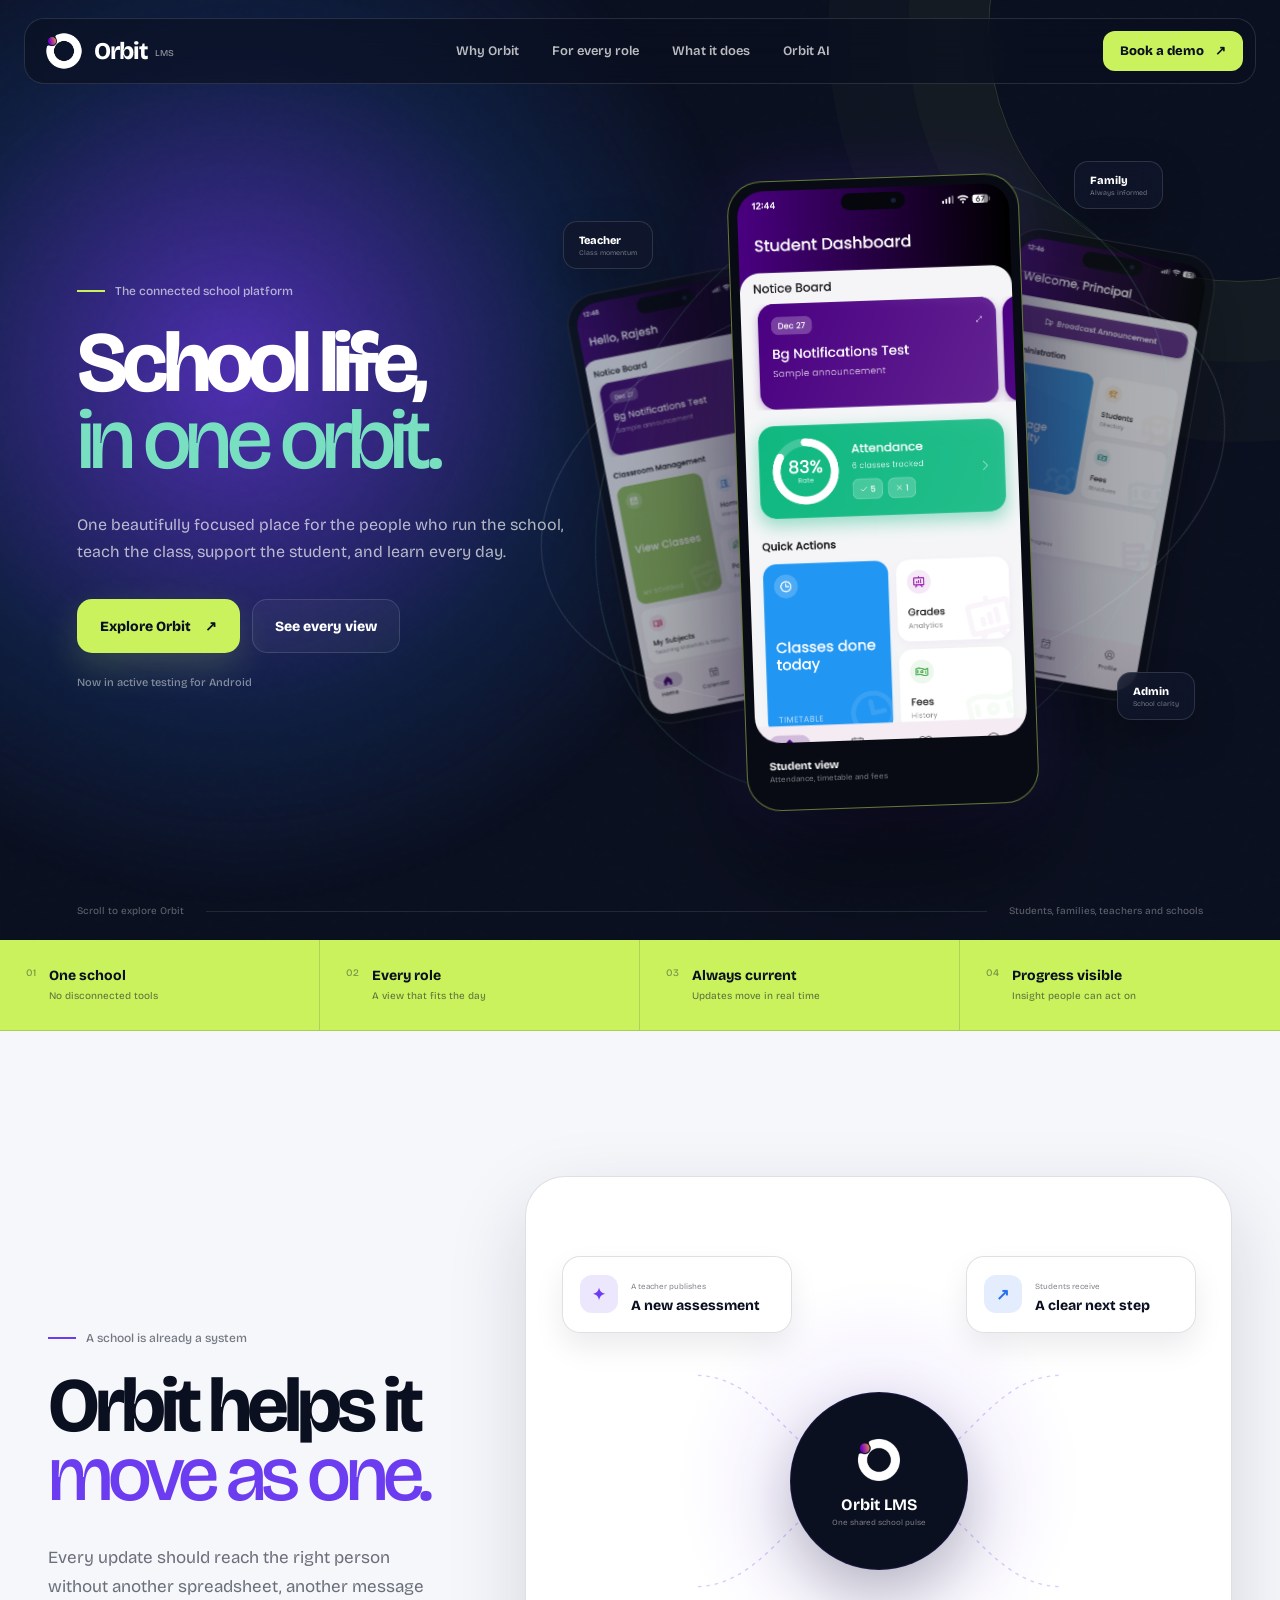
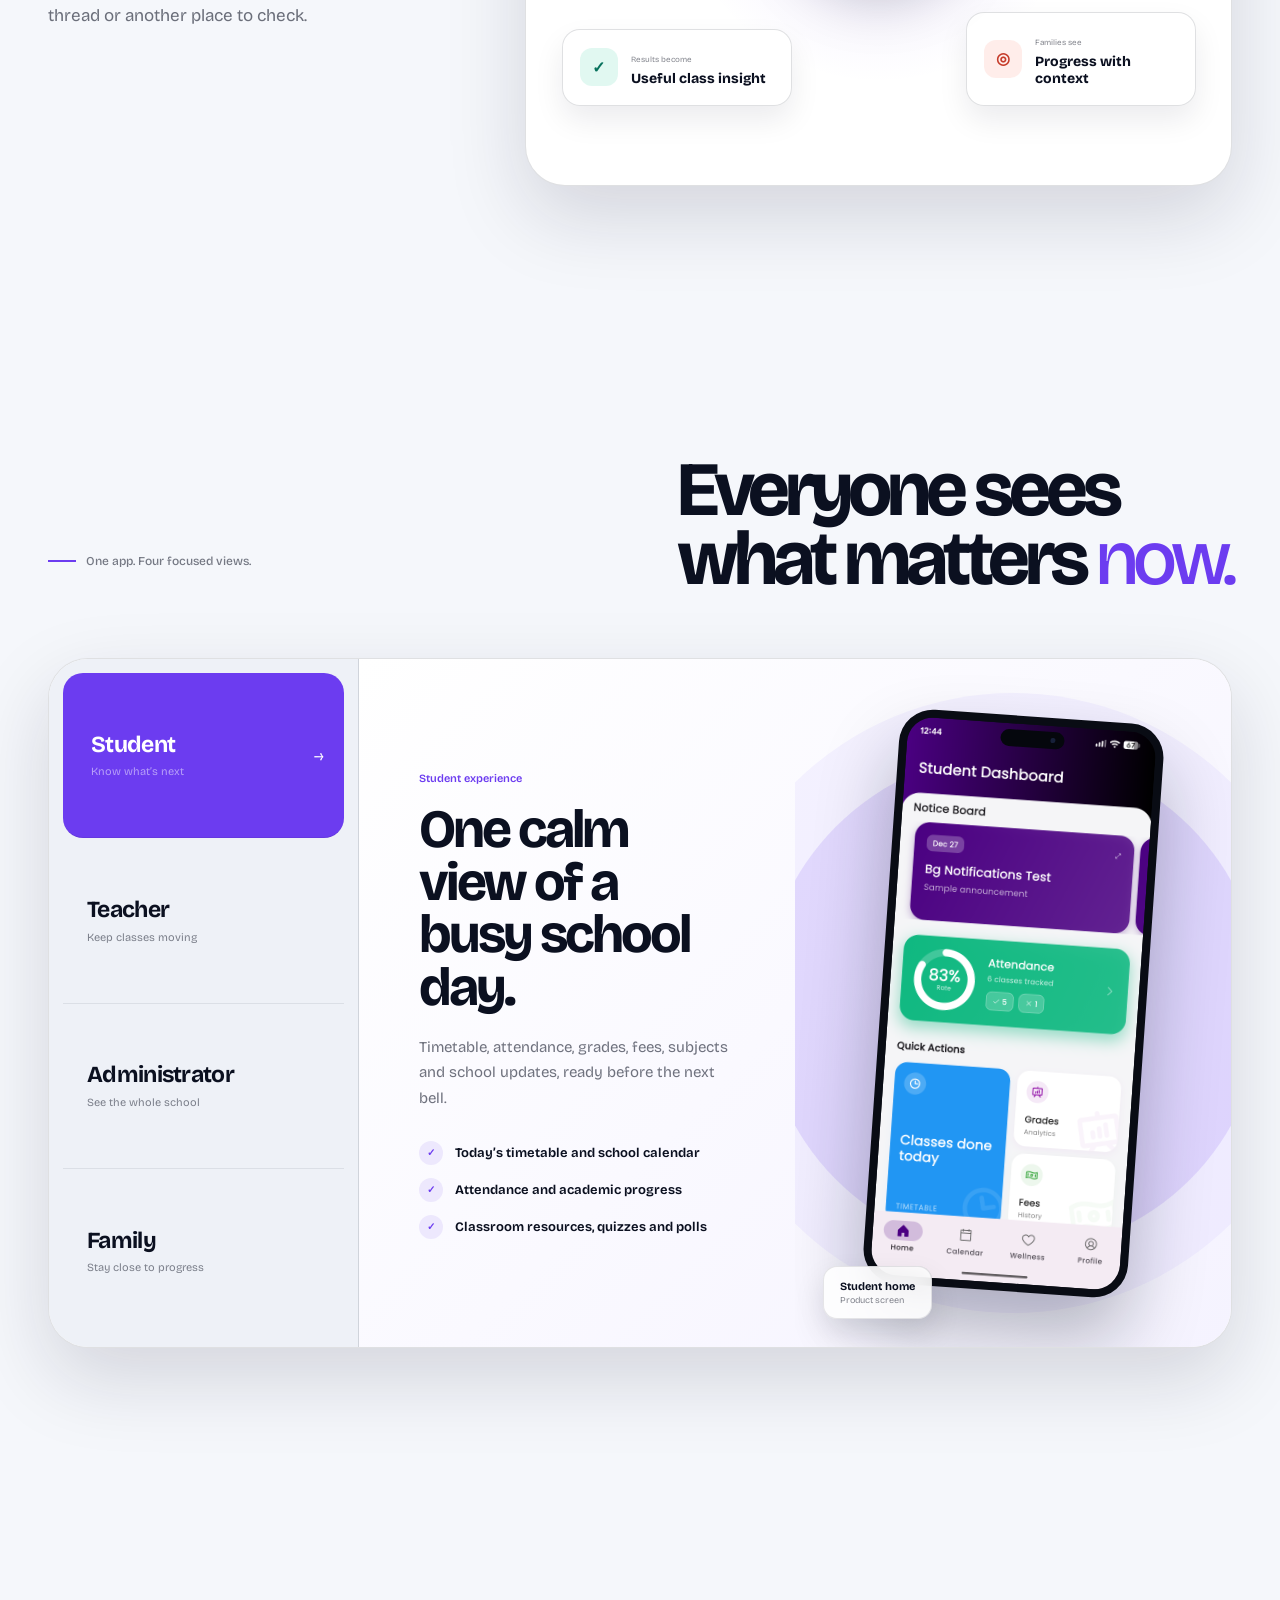
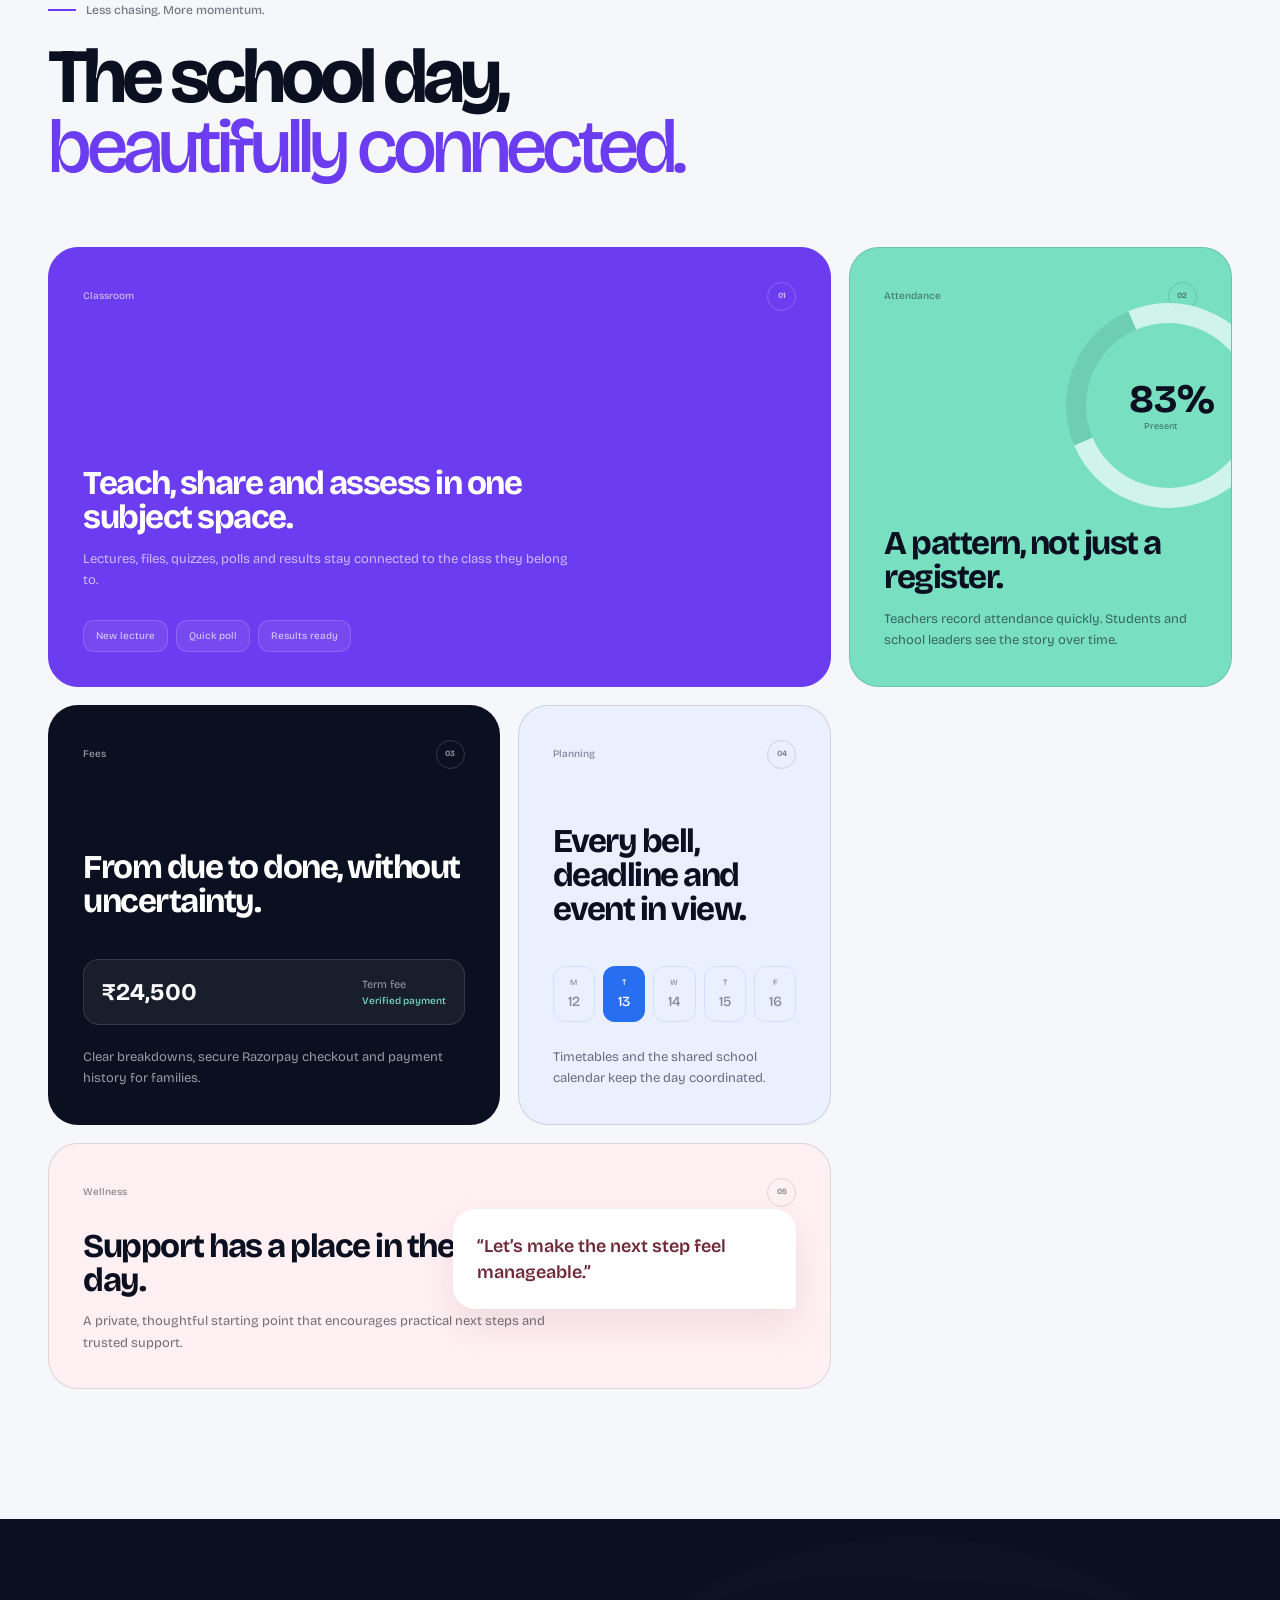
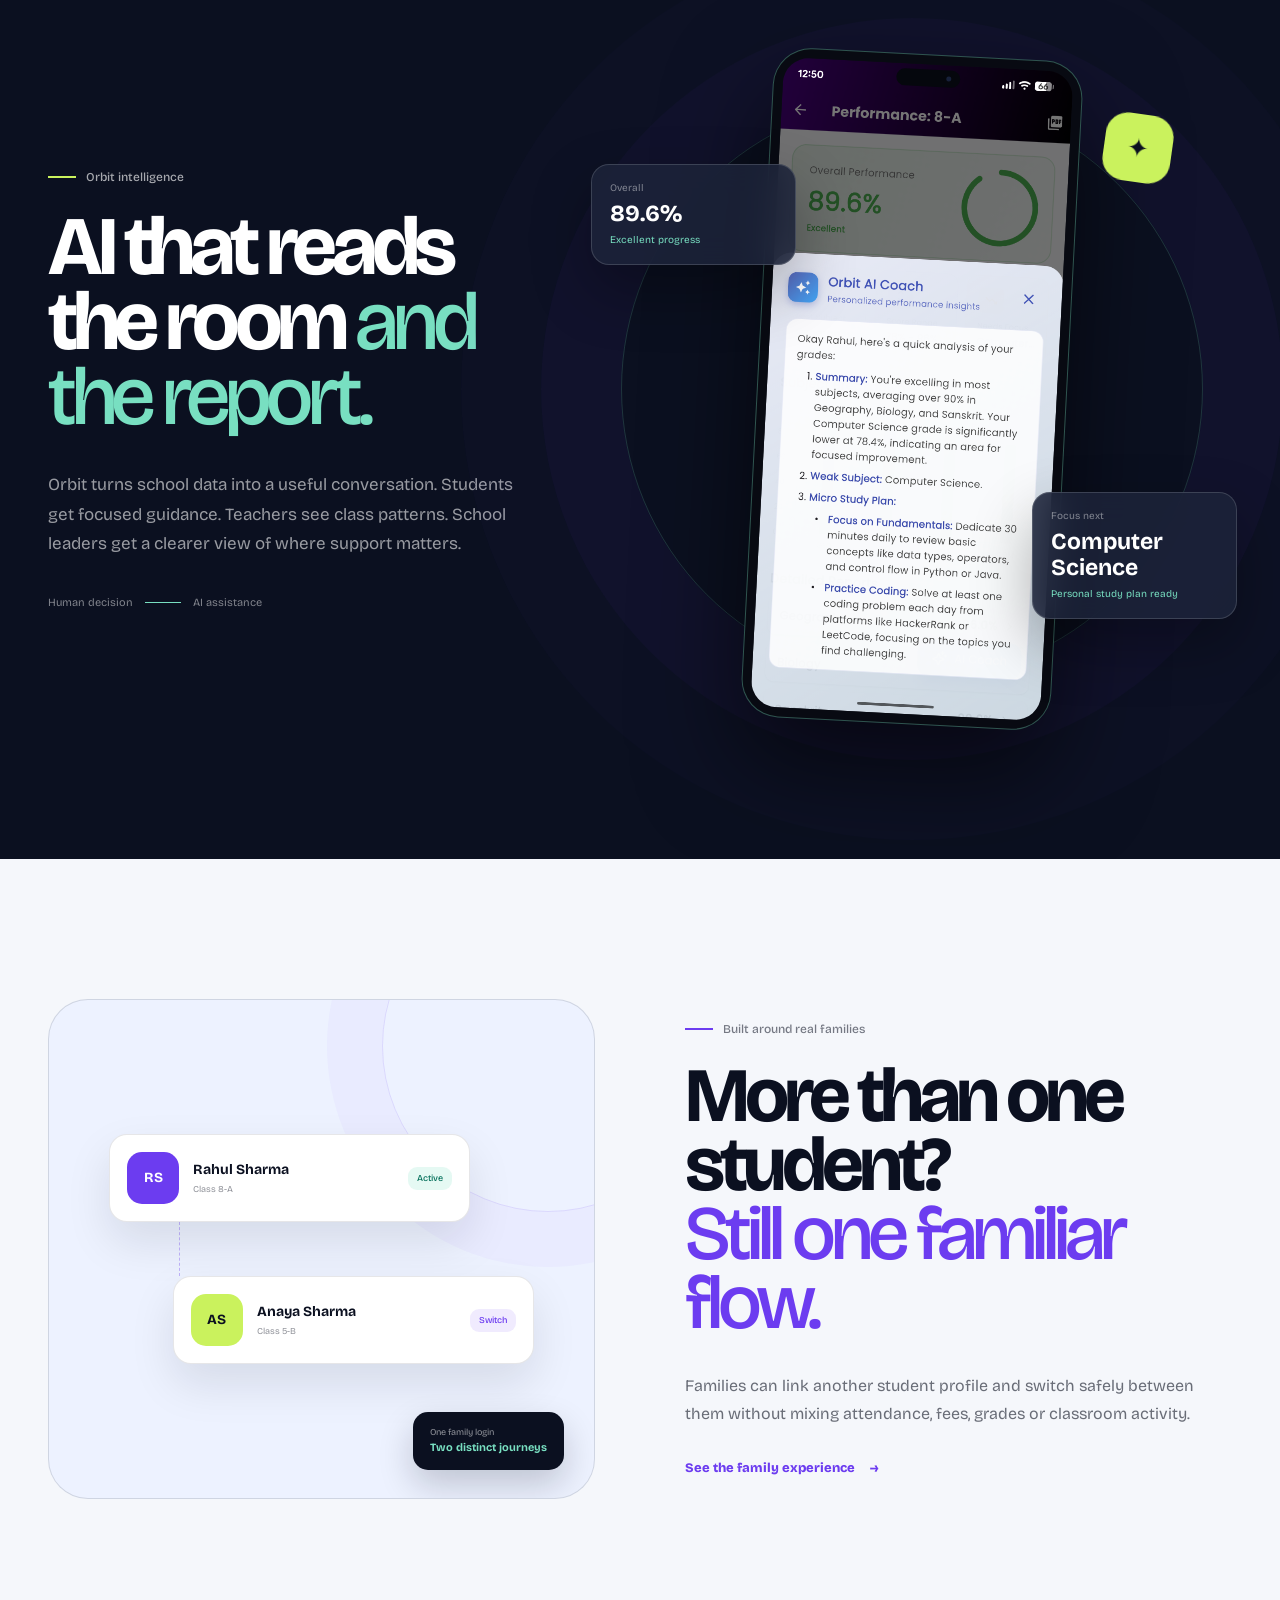
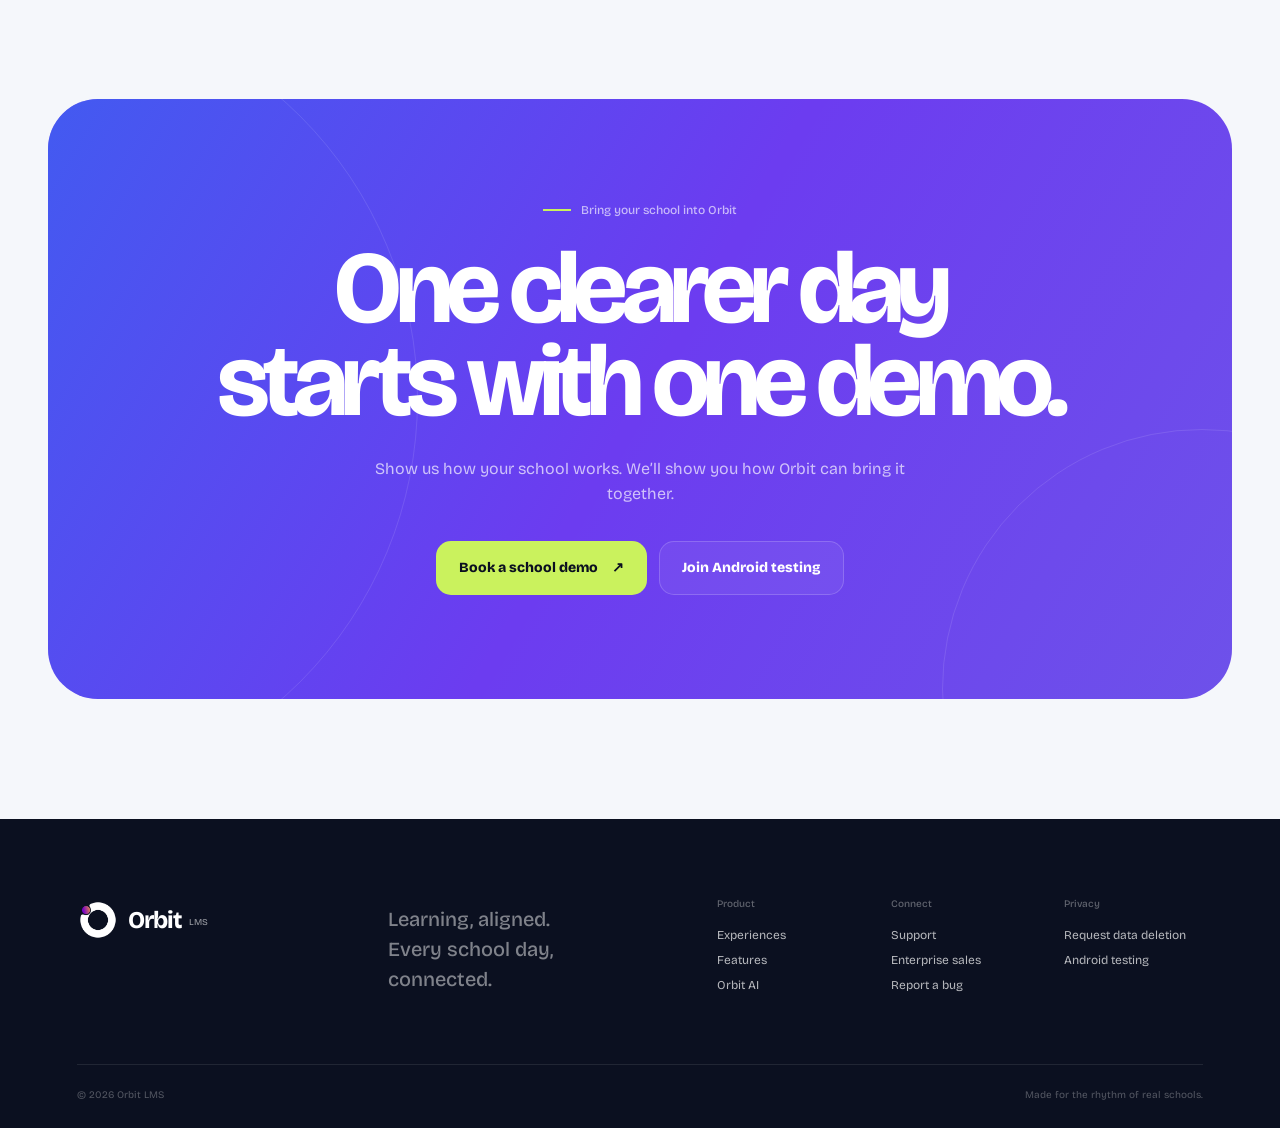
==== commit 47de432a: "Normalize supporting label typography" ====
--- a/index.html
+++ b/index.html
@@ -17,7 +17,7 @@
     <link rel="preconnect" href="https://fonts.googleapis.com">
     <link rel="preconnect" href="https://fonts.gstatic.com" crossorigin>
     <link href="https://fonts.googleapis.com/css2?family=Bricolage+Grotesque:opsz,wdth,wght@12..96,75..100,400..800&display=swap" rel="stylesheet">
-    <link rel="stylesheet" href="style.css">
+    <link rel="stylesheet" href="style.css?v=3">
 </head>
 <body>
     <a class="skip-link" href="#main">Skip to content</a>
--- a/style.css
+++ b/style.css
@@ -27,6 +27,11 @@
 img { display: block; max-width: 100%; }
 button, a { -webkit-tap-highlight-color: transparent; }
 button { font: inherit; }
+body :where(.eyebrow, .hero-note, .hero-footer, .brand small, .device-main figcaption span, .role-satellite small, .signal-rail strong, .map-center span, .map-card small, .role-kicker, .screen-label small, .feature-top, .mini-stream span, .payment-ticket small, .week-strip span, .ai-principle, .insight-card small, .profile-card i, .footer-links b, .footer-bottom) {
+    font-family: var(--body) !important;
+    text-transform: none !important;
+    letter-spacing: normal !important;
+}
 ::selection { background: var(--lime); color: var(--ink); }
 .sr-only { position: absolute; width: 1px; height: 1px; padding: 0; margin: -1px; overflow: hidden; clip: rect(0, 0, 0, 0); white-space: nowrap; border: 0; }
 .skip-link { position: fixed; z-index: 9999; left: 16px; top: -80px; padding: 12px 18px; background: var(--white); color: var(--ink); border-radius: 12px; transition: top .2s; }
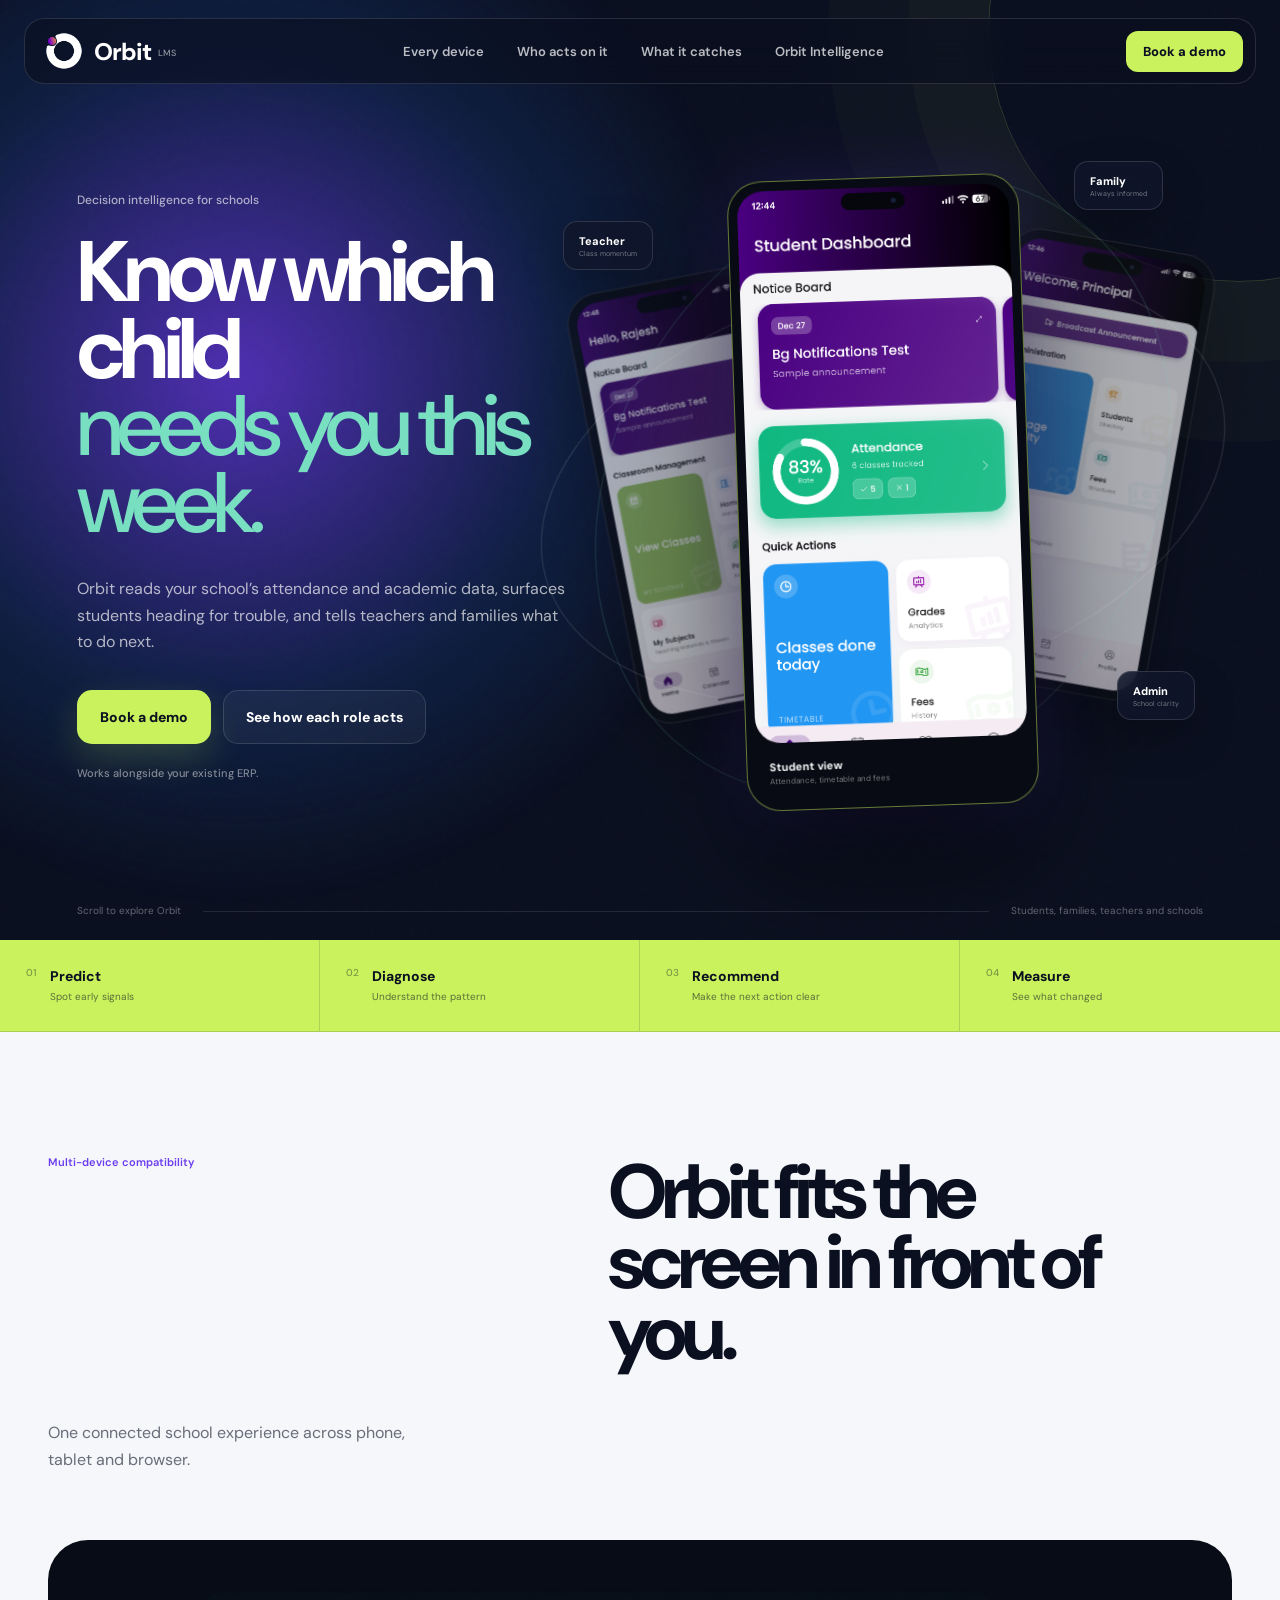
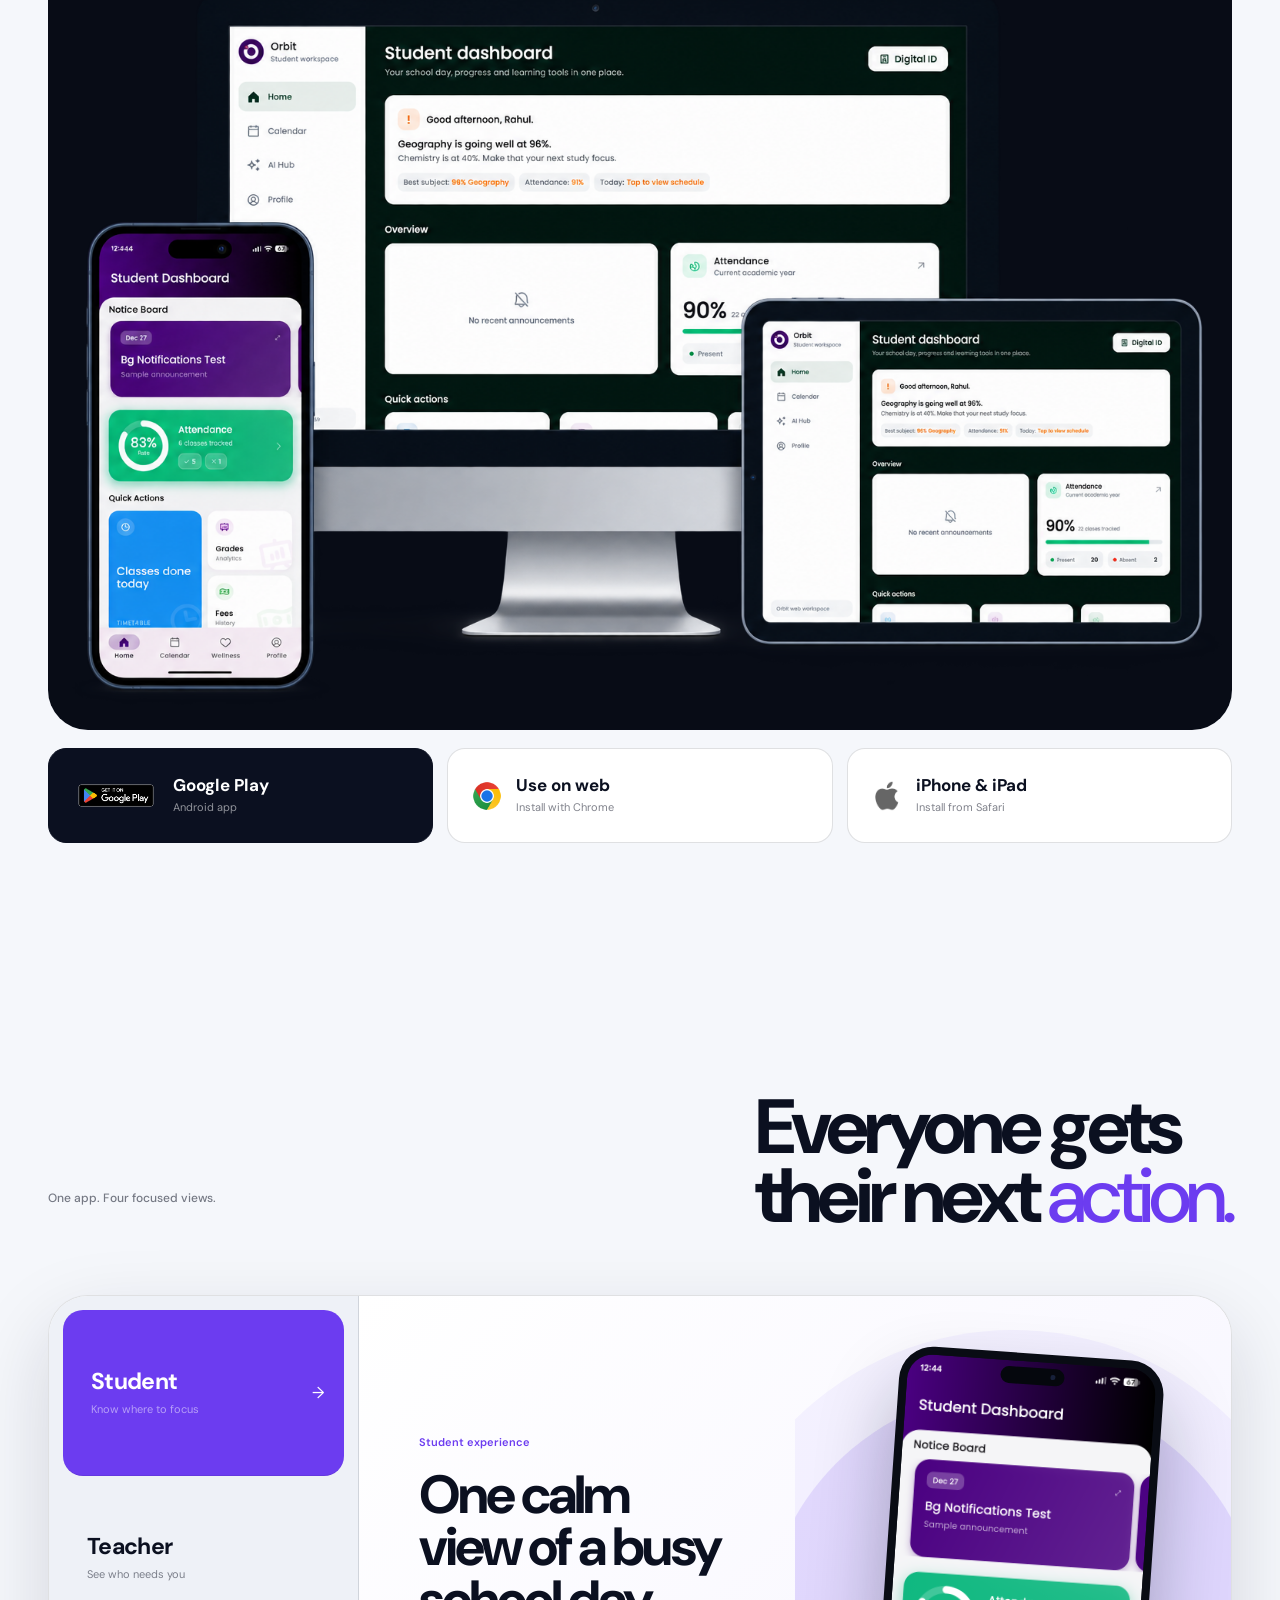
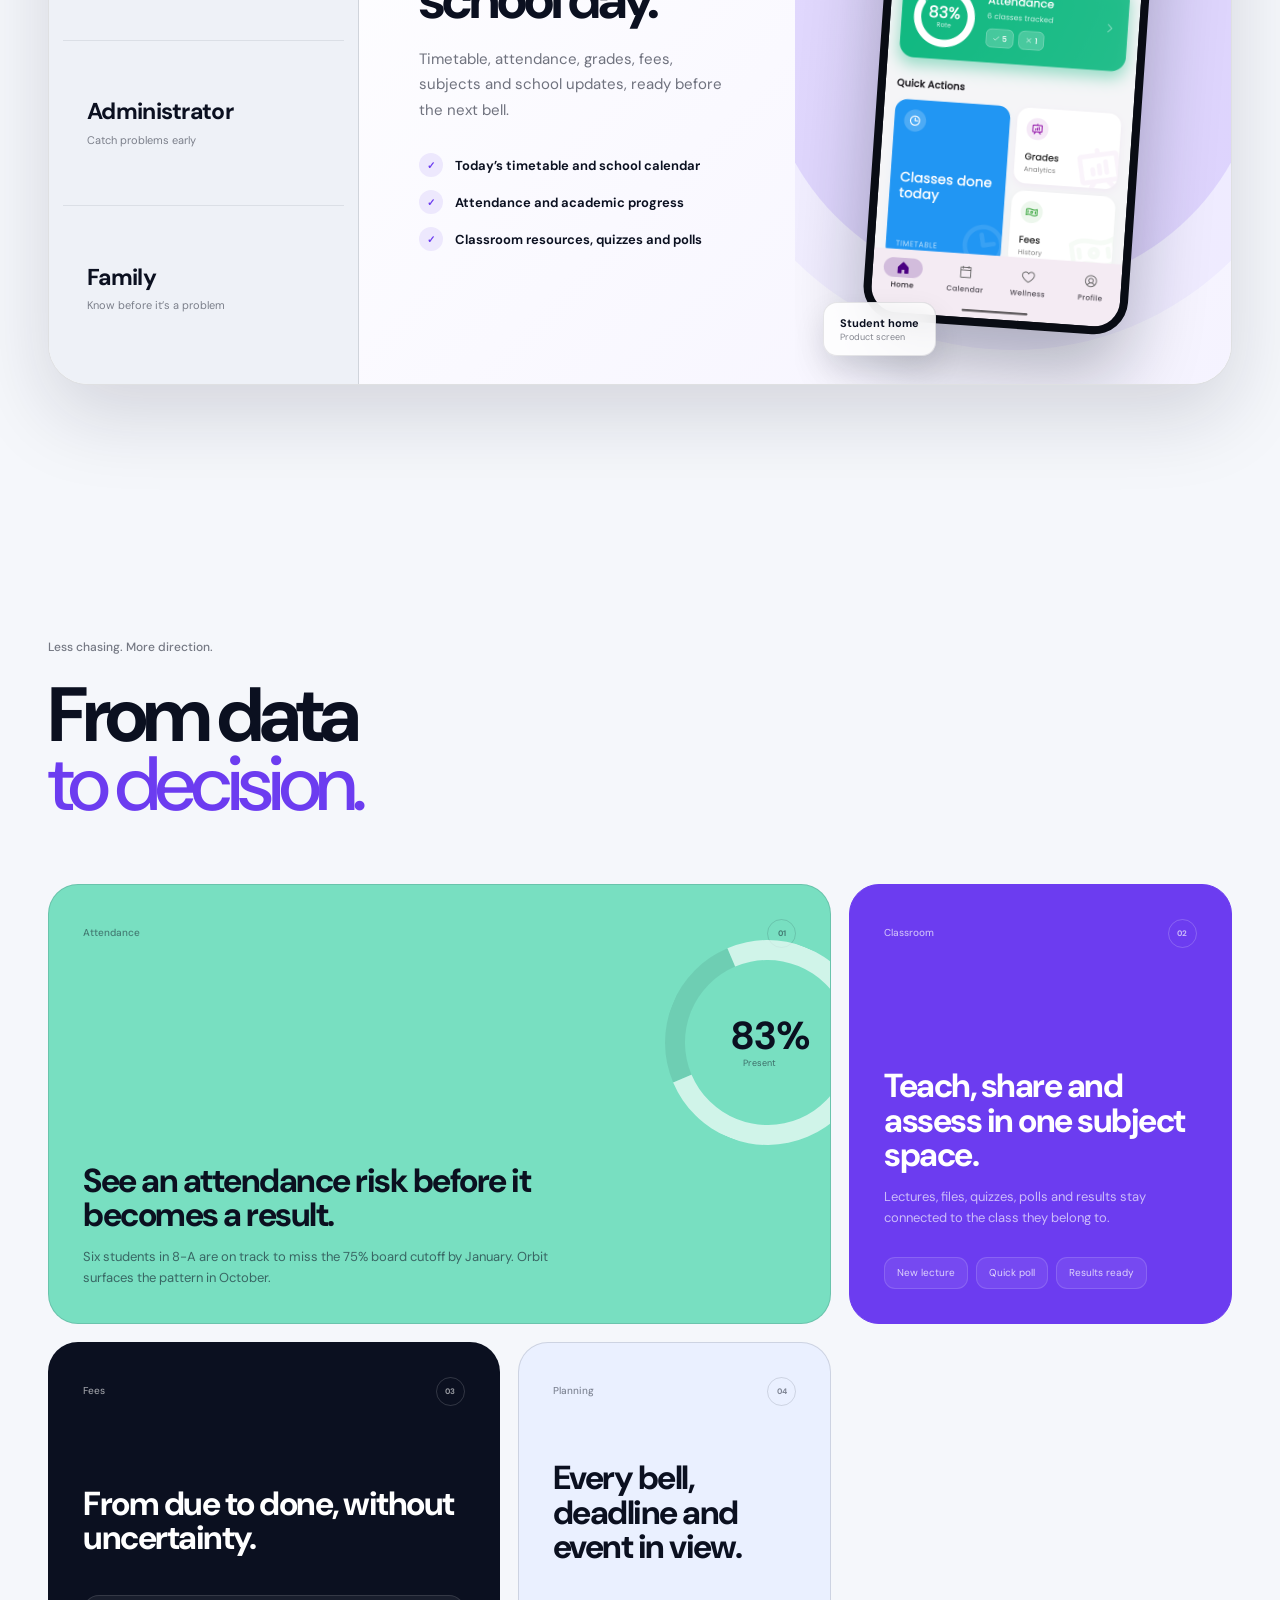
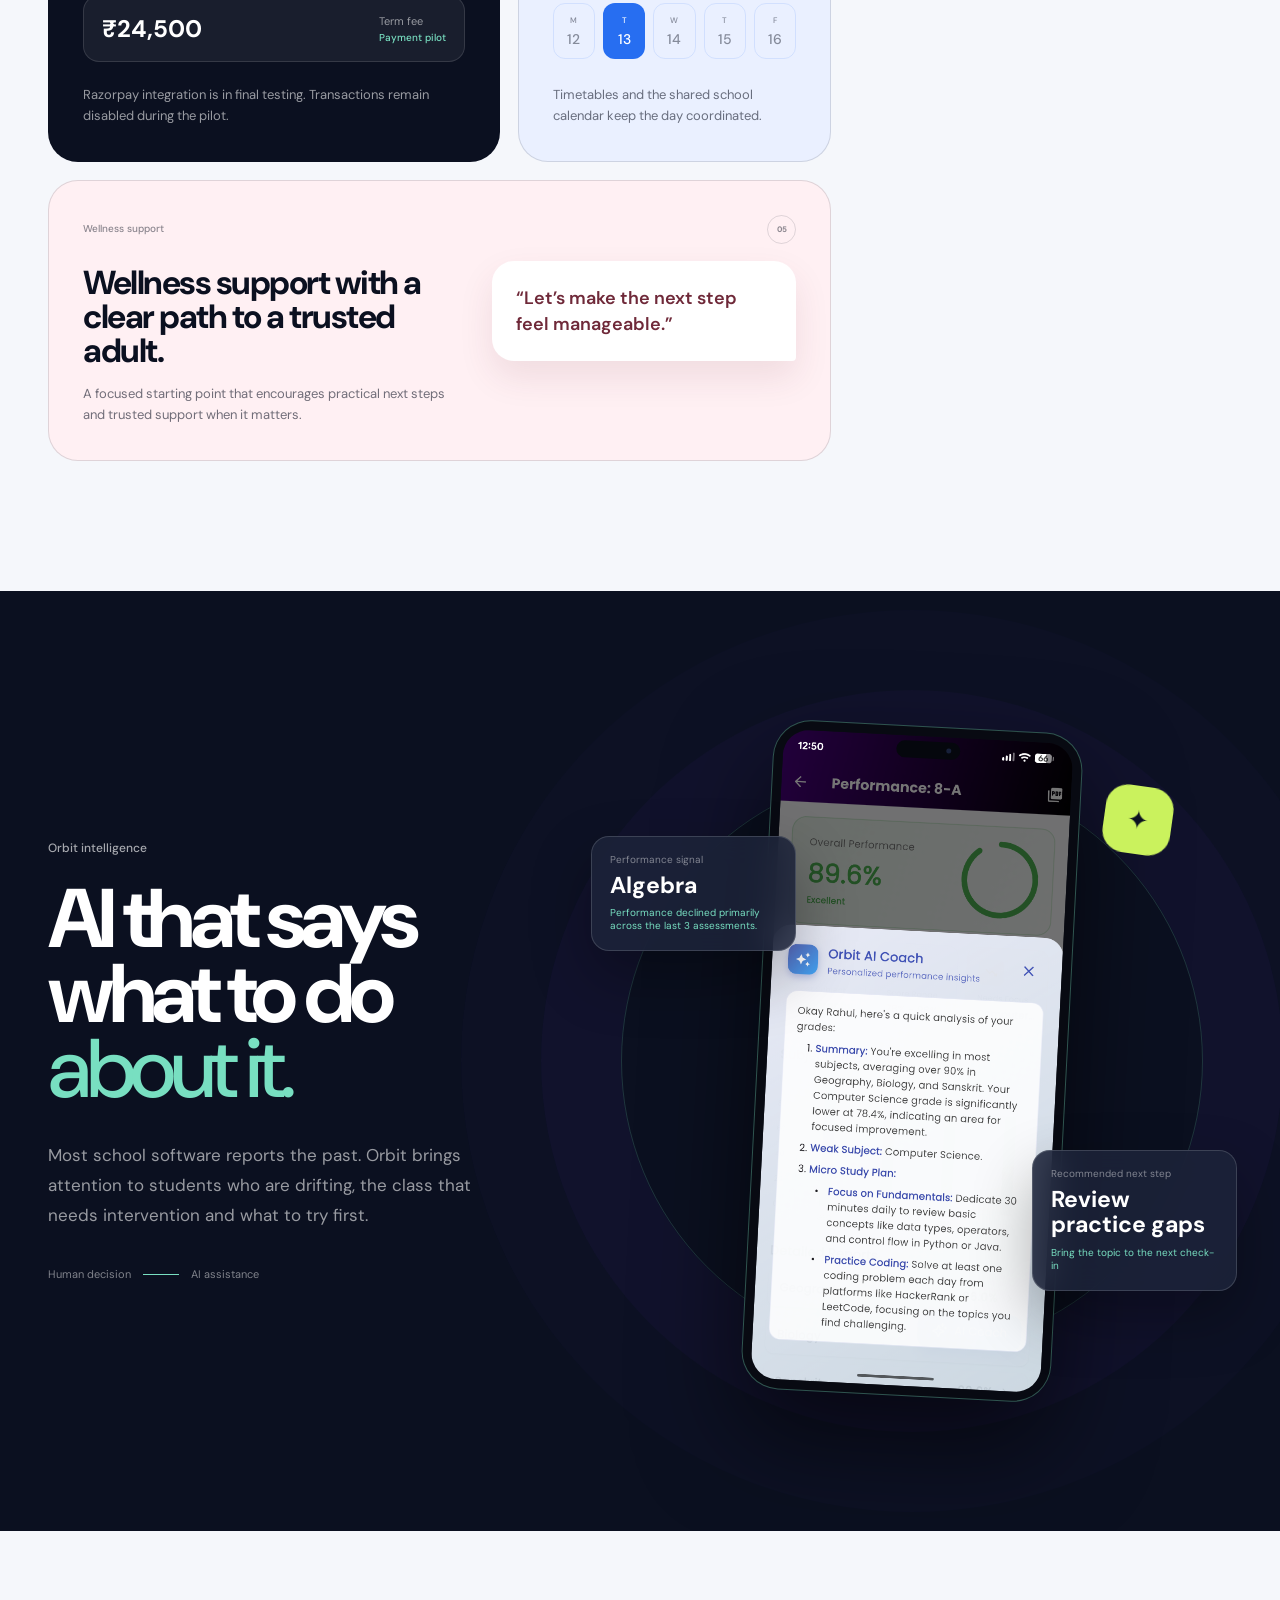
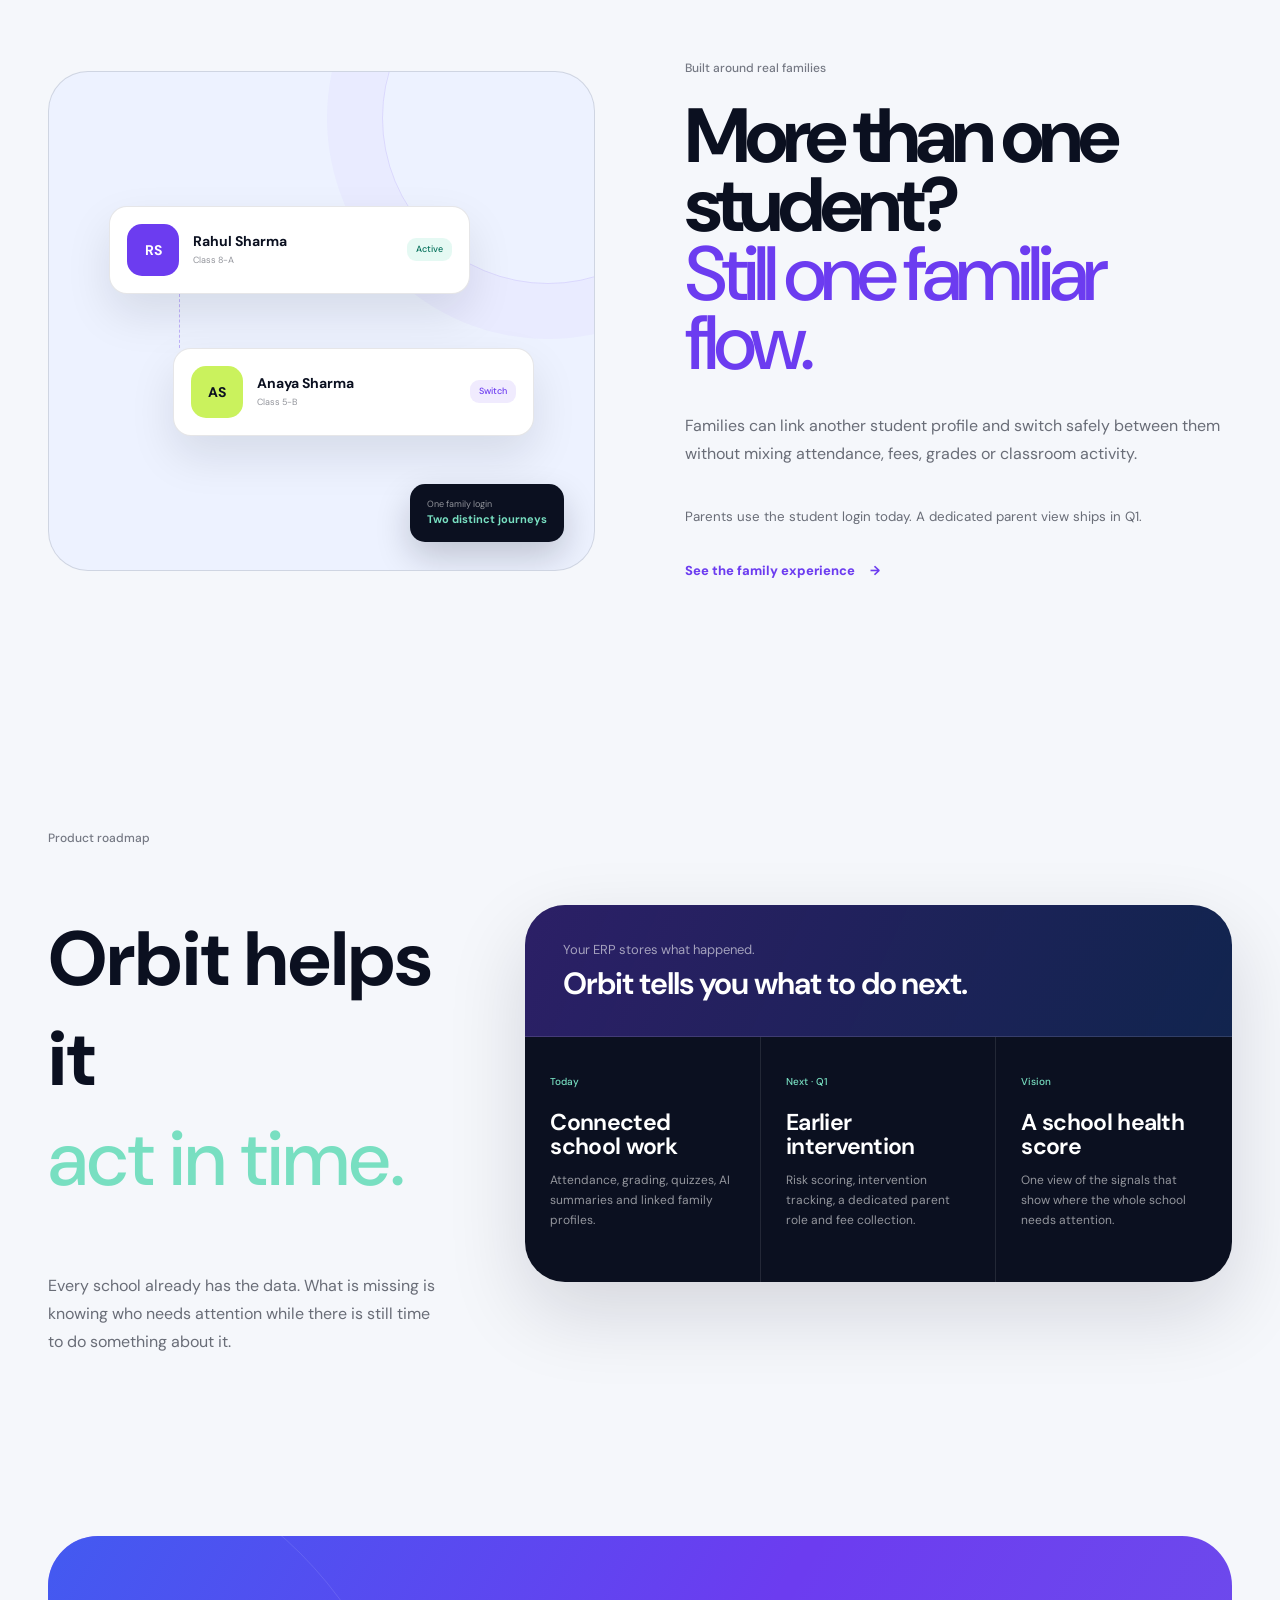
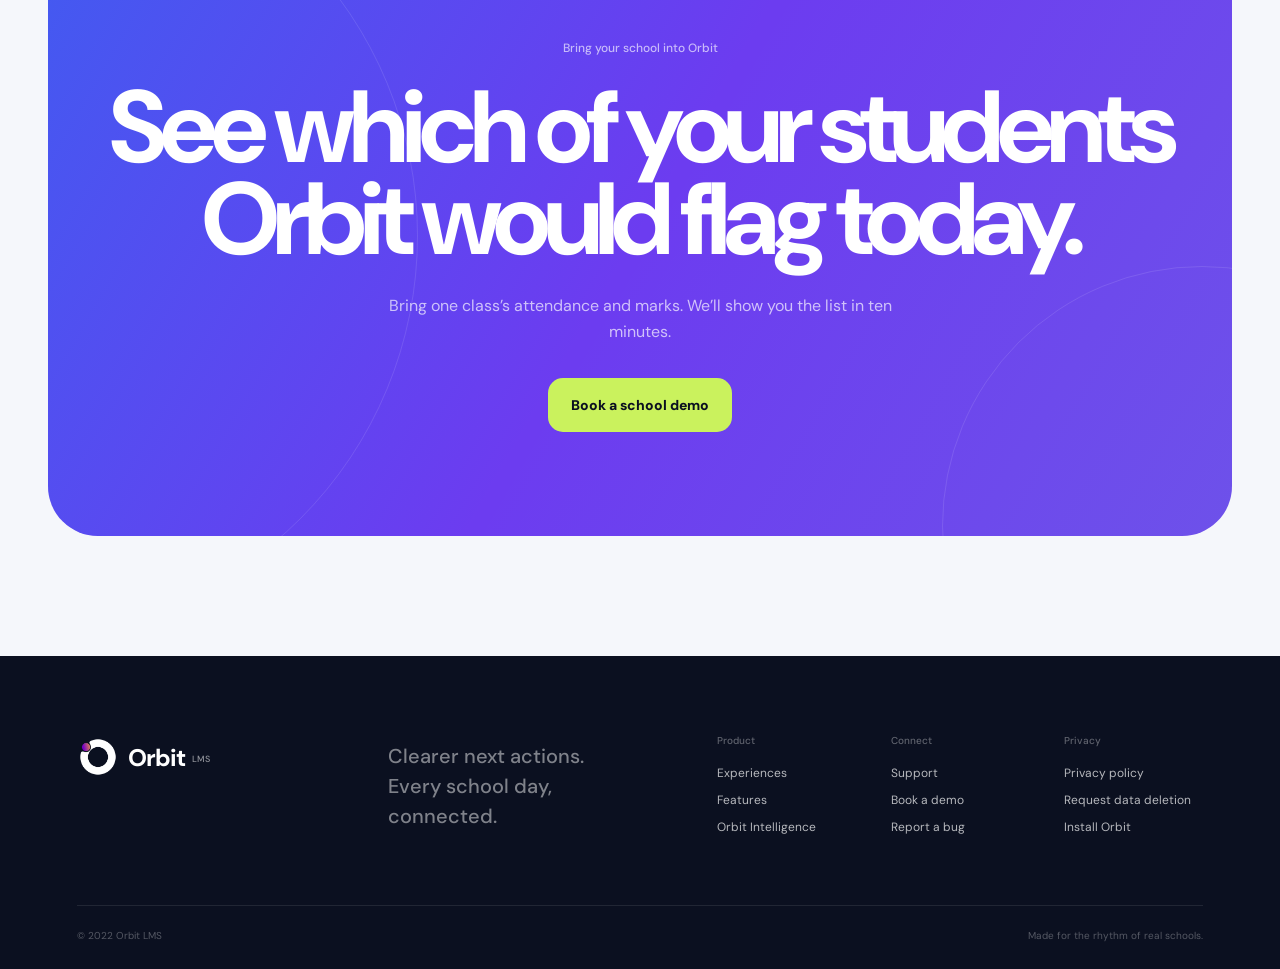
==== commit f5babe7c: "Align website positioning and typography" ====
--- a/index.html
+++ b/index.html
@@ -4,20 +4,20 @@
     <meta charset="UTF-8">
     <meta name="viewport" content="width=device-width, initial-scale=1">
     <meta name="theme-color" content="#0b1020">
-    <meta name="description" content="Orbit LMS brings students, families, teachers and school leaders into one focused, connected school experience.">
-    <meta property="og:title" content="Orbit LMS | School life, in one orbit.">
-    <meta property="og:description" content="A connected school platform for learning, communication, fees and progress.">
+    <meta name="description" content="Orbit helps schools turn attendance and academic information into clearer next actions for students, teachers and families.">
+    <meta property="og:title" content="Orbit LMS | Decision intelligence for schools.">
+    <meta property="og:description" content="See which students need support and what to do next.">
     <meta property="og:type" content="website">
     <meta property="og:image" content="logo.png">
-    <title>Orbit LMS | School life, in one orbit.</title>
+    <title>Orbit LMS | Decision intelligence for schools.</title>
     <script>document.documentElement.classList.add("js");</script>
     <link rel="icon" href="favicon.ico">
     <link rel="apple-touch-icon" sizes="180x180" href="apple-touch-icon.png">
     <link rel="manifest" href="site.webmanifest">
     <link rel="preconnect" href="https://fonts.googleapis.com">
     <link rel="preconnect" href="https://fonts.gstatic.com" crossorigin>
-    <link href="https://fonts.googleapis.com/css2?family=Bricolage+Grotesque:opsz,wdth,wght@12..96,75..100,400..800&display=swap" rel="stylesheet">
-    <link rel="stylesheet" href="style.css?v=3">
+    <link href="https://fonts.googleapis.com/css2?family=DM+Sans:opsz,wght@9..40,400..800&display=swap" rel="stylesheet">
+    <link rel="stylesheet" href="style.css?v=10">
 </head>
 <body>
     <a class="skip-link" href="#main">Skip to content</a>
@@ -27,23 +27,23 @@
         </a>
         <button class="menu-toggle" type="button" aria-expanded="false" aria-controls="site-nav" data-menu-toggle><span></span><span></span><b class="sr-only">Open navigation</b></button>
         <nav class="site-nav" id="site-nav" aria-label="Main navigation" data-menu>
-            <a href="#connected">Why Orbit</a><a href="#roles">For every role</a><a href="#capabilities">What it does</a><a href="#intelligence">Orbit AI</a>
+            <a href="#connected">Every device</a><a href="#roles">Who acts on it</a><a href="#capabilities">What it catches</a><a href="#intelligence">Orbit Intelligence</a>
         </nav>
-        <a class="header-cta" href="mailto:gkaran.uni@gmail.com?subject=Orbit%20LMS%20Demo">Book a demo <span aria-hidden="true">↗</span></a>
+        <a class="header-cta" href="mailto:support@orbitlmsapp.com?subject=Orbit%20School%20Demo">Book a demo</a>
     </header>
 
     <main id="main">
         <section class="hero" id="top">
             <div class="hero-noise" aria-hidden="true"></div>
             <div class="hero-copy reveal">
-                <div class="eyebrow"><span></span>The connected school platform</div>
-                <h1>School life,<br><em>in one orbit.</em></h1>
-                <p class="hero-lede">One beautifully focused place for the people who run the school, teach the class, support the student, and learn every day.</p>
+                <div class="eyebrow"><span></span>Decision intelligence for schools</div>
+                <h1>Know which child<br><em>needs you this week.</em></h1>
+                <p class="hero-lede">Orbit reads your school’s attendance and academic data, surfaces students heading for trouble, and tells teachers and families what to do next.</p>
                 <div class="hero-actions">
-                    <a class="button button-primary" href="mailto:gkaran.uni@gmail.com?subject=Orbit%20LMS%20Demo">Explore Orbit <span>↗</span></a>
-                    <a class="button button-quiet" href="#roles">See every view</a>
+                    <a class="button button-primary" href="mailto:support@orbitlmsapp.com?subject=Orbit%20School%20Demo">Book a demo</a>
+                    <a class="button button-quiet" href="#roles">See how each role acts</a>
                 </div>
-                <div class="hero-note">Now in active testing for Android</div>
+                <div class="hero-note">Works alongside your existing ERP.</div>
             </div>
 
             <div class="orbit-stage reveal" data-orbit-stage aria-label="Orbit LMS product screens for students, teachers and administrators">
@@ -59,41 +59,33 @@
         </section>
 
         <section class="signal-rail" aria-label="Orbit product principles">
-            <div><strong>01</strong><span>One school</span><small>No disconnected tools</small></div>
-            <div><strong>02</strong><span>Every role</span><small>A view that fits the day</small></div>
-            <div><strong>03</strong><span>Always current</span><small>Updates move in real time</small></div>
-            <div><strong>04</strong><span>Progress visible</span><small>Insight people can act on</small></div>
+            <div><strong>01</strong><span>Predict</span><small>Spot early signals</small></div>
+            <div><strong>02</strong><span>Diagnose</span><small>Understand the pattern</small></div>
+            <div><strong>03</strong><span>Recommend</span><small>Make the next action clear</small></div>
+            <div><strong>04</strong><span>Measure</span><small>See what changed</small></div>
         </section>
 
-        <section class="connected section-shell" id="connected">
-            <div class="section-heading reveal">
-                <div class="eyebrow eyebrow-dark"><span></span>A school is already a system</div>
-                <h2>Orbit helps it<br><em>move as one.</em></h2>
-                <p>Every update should reach the right person without another spreadsheet, another message thread or another place to check.</p>
-            </div>
-            <div class="journey-map reveal">
-                <div class="map-center"><img src="logo.png" alt="" width="52" height="52"><b>Orbit LMS</b><span>One shared school pulse</span></div>
-                <article class="map-card map-one"><span class="map-icon violet">✦</span><div><small>A teacher publishes</small><h3>A new assessment</h3></div></article>
-                <article class="map-card map-two"><span class="map-icon blue">↗</span><div><small>Students receive</small><h3>A clear next step</h3></div></article>
-                <article class="map-card map-three"><span class="map-icon mint">✓</span><div><small>Results become</small><h3>Useful class insight</h3></div></article>
-                <article class="map-card map-four"><span class="map-icon coral">◎</span><div><small>Families see</small><h3>Progress with context</h3></div></article>
-                <svg class="map-paths" viewBox="0 0 1000 560" role="presentation" aria-hidden="true">
-                    <path d="M500 280 C390 280 350 130 240 130"></path><path d="M500 280 C610 280 650 130 760 130"></path><path d="M500 280 C390 280 350 430 240 430"></path><path d="M500 280 C610 280 650 430 760 430"></path>
-                </svg>
+        <section class="compatibility section-shell" id="connected">
+            <div class="compatibility-heading reveal"><p>Multi-device compatibility</p><h2>Orbit fits the<br>screen in front of you.</h2><span>One connected school experience across phone, tablet and browser.</span></div>
+            <div class="compatibility-stage reveal"><img class="compatibility-collage" src="screenshots/orbit-devices.png" alt="Orbit on desktop, iPad and phone" loading="lazy" decoding="async"></div>
+            <div class="compatibility-actions reveal">
+                <a class="compatibility-link compatibility-play" href="https://play.google.com/store/apps/details?id=com.karn.orbit" target="_blank" rel="noopener noreferrer"><img class="platform-play-badge" src="assets/platforms/google-play-badge.png" alt="Get it on Google Play"><span><b>Google Play</b><small>Android app</small></span></a>
+                <a class="compatibility-link" href="install.html#web"><img class="platform-icon" src="assets/platforms/chrome.png" alt="Google Chrome"><span><b>Use on web</b><small>Install with Chrome</small></span></a>
+                <a class="compatibility-link" href="install.html#ios"><img class="platform-icon platform-apple" src="assets/platforms/apple.png" alt="Apple"><span><b>iPhone &amp; iPad</b><small>Install from Safari</small></span></a>
             </div>
         </section>
 
         <section class="roles section-shell" id="roles">
             <div class="roles-intro reveal">
                 <div class="eyebrow eyebrow-dark"><span></span>One app. Four focused views.</div>
-                <h2>Everyone sees<br>what matters <em>now.</em></h2>
+                <h2>Everyone gets<br>their next <em>action.</em></h2>
             </div>
             <div class="role-explorer reveal">
                 <div class="role-tabs" role="tablist" aria-label="Orbit experiences">
-                    <button class="role-tab is-active" role="tab" aria-selected="true" data-role="student"><span>Student</span><small>Know what’s next</small></button>
-                    <button class="role-tab" role="tab" aria-selected="false" data-role="teacher"><span>Teacher</span><small>Keep classes moving</small></button>
-                    <button class="role-tab" role="tab" aria-selected="false" data-role="admin"><span>Administrator</span><small>See the whole school</small></button>
-                    <button class="role-tab" role="tab" aria-selected="false" data-role="family"><span>Family</span><small>Stay close to progress</small></button>
+                    <button class="role-tab is-active" role="tab" aria-selected="true" data-role="student"><span>Student</span><small>Know where to focus</small></button>
+                    <button class="role-tab" role="tab" aria-selected="false" data-role="teacher"><span>Teacher</span><small>See who needs you</small></button>
+                    <button class="role-tab" role="tab" aria-selected="false" data-role="admin"><span>Administrator</span><small>Catch problems early</small></button>
+                    <button class="role-tab" role="tab" aria-selected="false" data-role="family"><span>Family</span><small>Know before it’s a problem</small></button>
                 </div>
                 <div class="role-display" data-role-display>
                     <div class="role-copy">
@@ -113,38 +105,50 @@
 
         <section class="capabilities section-shell" id="capabilities">
             <div class="section-heading compact reveal">
-                <div class="eyebrow eyebrow-dark"><span></span>Less chasing. More momentum.</div>
-                <h2>The school day,<br><em>beautifully connected.</em></h2>
+                <div class="eyebrow eyebrow-dark"><span></span>Less chasing. More direction.</div>
+                <h2>From data<br><em>to decision.</em></h2>
             </div>
             <div class="capability-grid">
-                <article class="feature-card feature-classroom reveal"><div class="feature-top"><span>Classroom</span><b>01</b></div><h3>Teach, share and assess in one subject space.</h3><p>Lectures, files, quizzes, polls and results stay connected to the class they belong to.</p><div class="mini-stream"><span>New lecture</span><span>Quick poll</span><span>Results ready</span></div></article>
-                <article class="feature-card feature-attendance reveal"><div class="feature-top"><span>Attendance</span><b>02</b></div><div class="attendance-ring"><strong>83%</strong><span>Present</span></div><h3>A pattern, not just a register.</h3><p>Teachers record attendance quickly. Students and school leaders see the story over time.</p></article>
-                <article class="feature-card feature-fees reveal"><div class="feature-top"><span>Fees</span><b>03</b></div><h3>From due to done, without uncertainty.</h3><div class="payment-ticket"><span>Term fee</span><strong>₹24,500</strong><small>Verified payment</small></div><p>Clear breakdowns, secure Razorpay checkout and payment history for families.</p></article>
+                <article class="feature-card feature-attendance reveal"><div class="feature-top"><span>Attendance</span><b>01</b></div><div class="attendance-ring"><strong>83%</strong><span>Present</span></div><h3>See an attendance risk before it becomes a result.</h3><p>Six students in 8-A are on track to miss the 75% board cutoff by January. Orbit surfaces the pattern in October.</p></article>
+                <article class="feature-card feature-classroom reveal"><div class="feature-top"><span>Classroom</span><b>02</b></div><h3>Teach, share and assess in one subject space.</h3><p>Lectures, files, quizzes, polls and results stay connected to the class they belong to.</p><div class="mini-stream"><span>New lecture</span><span>Quick poll</span><span>Results ready</span></div></article>
+                <article class="feature-card feature-fees reveal"><div class="feature-top"><span>Fees</span><b>03</b></div><h3>From due to done, without uncertainty.</h3><div class="payment-ticket"><span>Term fee</span><strong>₹24,500</strong><small>Payment pilot</small></div><p>Razorpay integration is in final testing. Transactions remain disabled during the pilot.</p></article>
                 <article class="feature-card feature-calendar reveal"><div class="feature-top"><span>Planning</span><b>04</b></div><h3>Every bell, deadline and event in view.</h3><div class="week-strip"><span>M<small>12</small></span><span class="active">T<small>13</small></span><span>W<small>14</small></span><span>T<small>15</small></span><span>F<small>16</small></span></div><p>Timetables and the shared school calendar keep the day coordinated.</p></article>
-                <article class="feature-card feature-wellness reveal"><div class="feature-top"><span>Wellness</span><b>05</b></div><blockquote>“Let’s make the next step feel manageable.”</blockquote><h3>Support has a place in the school day.</h3><p>A private, thoughtful starting point that encourages practical next steps and trusted support.</p></article>
+                <article class="feature-card feature-wellness reveal"><div class="feature-top"><span>Wellness support</span><b>05</b></div><blockquote>“Let’s make the next step feel manageable.”</blockquote><h3>Wellness support with a clear path to a trusted adult.</h3><p>A focused starting point that encourages practical next steps and trusted support when it matters.</p></article>
             </div>
         </section>
 
         <section class="intelligence" id="intelligence">
             <div class="ai-grid section-shell">
-                <div class="ai-copy reveal"><div class="eyebrow"><span></span>Orbit intelligence</div><h2>AI that reads the room <em>and the report.</em></h2><p>Orbit turns school data into a useful conversation. Students get focused guidance. Teachers see class patterns. School leaders get a clearer view of where support matters.</p><div class="ai-principle"><span>Human decision</span><i></i><span>AI assistance</span></div></div>
-                <div class="ai-product reveal"><figure class="ai-phone"><div class="device-top"><span></span></div><img src="screenshots/ai-screen1.png" alt="Orbit AI Coach analysing student performance" loading="lazy" decoding="async"></figure><div class="insight-card insight-one"><small>Overall</small><strong>89.6%</strong><span>Excellent progress</span></div><div class="insight-card insight-two"><small>Focus next</small><strong>Computer Science</strong><span>Personal study plan ready</span></div><div class="ai-spark" aria-hidden="true">✦</div></div>
+                <div class="ai-copy reveal"><div class="eyebrow"><span></span>Orbit intelligence</div><h2>AI that says what to do <em>about it.</em></h2><p>Most school software reports the past. Orbit brings attention to students who are drifting, the class that needs intervention and what to try first.</p><div class="ai-principle"><span>Human decision</span><i></i><span>AI assistance</span></div></div>
+                <div class="ai-product reveal"><figure class="ai-phone"><div class="device-top"><span></span></div><img src="screenshots/ai-screen1.png" alt="Orbit AI Coach analysing student performance" loading="lazy" decoding="async"></figure><div class="insight-card insight-one"><small>Performance signal</small><strong>Algebra</strong><span>Performance declined primarily across the last 3 assessments.</span></div><div class="insight-card insight-two"><small>Recommended next step</small><strong>Review practice gaps</strong><span>Bring the topic to the next check-in</span></div><div class="ai-spark" aria-hidden="true">✦</div></div>
             </div>
         </section>
 
         <section class="family section-shell">
             <div class="family-visual reveal"><div class="profile-card profile-one"><span>RS</span><div><b>Rahul Sharma</b><small>Class 8-A</small></div><i>Active</i></div><div class="profile-link"></div><div class="profile-card profile-two"><span>AS</span><div><b>Anaya Sharma</b><small>Class 5-B</small></div><i>Switch</i></div><div class="family-badge">One family login<br><strong>Two distinct journeys</strong></div></div>
-            <div class="family-copy reveal"><div class="eyebrow eyebrow-dark"><span></span>Built around real families</div><h2>More than one student?<br><em>Still one familiar flow.</em></h2><p>Families can link another student profile and switch safely between them without mixing attendance, fees, grades or classroom activity.</p><a class="text-link" href="mailto:gkaran.uni@gmail.com?subject=Orbit%20Family%20Profiles">See the family experience <span>→</span></a></div>
+            <div class="family-copy reveal"><div class="eyebrow eyebrow-dark"><span></span>Built around real families</div><h2>More than one student?<br><em>Still one familiar flow.</em></h2><p>Families can link another student profile and switch safely between them without mixing attendance, fees, grades or classroom activity.</p><p><small>Parents use the student login today. A dedicated parent view ships in Q1.</small></p><a class="text-link" href="mailto:support@orbitlmsapp.com?subject=Orbit%20Family%20Profiles">See the family experience <span>→</span></a></div>
+        </section>
+
+        <section class="decision-path section-shell" id="roadmap">
+            <div class="decision-path-intro reveal"><div class="eyebrow eyebrow-dark"><span></span>Product roadmap</div><h2>Orbit helps it<br><em>act in time.</em></h2><p>Every school already has the data. What is missing is knowing who needs attention while there is still time to do something about it.</p></div>
+            <div class="decision-path-content reveal">
+                <div class="erp-contrast"><span>Your ERP stores what happened.</span><strong>Orbit tells you what to do next.</strong></div>
+                <div class="roadmap-grid">
+                    <article><span>Today</span><h3>Connected school work</h3><p>Attendance, grading, quizzes, AI summaries and linked family profiles.</p></article>
+                    <article><span>Next · Q1</span><h3>Earlier intervention</h3><p>Risk scoring, intervention tracking, a dedicated parent role and fee collection.</p></article>
+                    <article><span>Vision</span><h3>A school health score</h3><p>One view of the signals that show where the whole school needs attention.</p></article>
+                </div>
+            </div>
         </section>
 
         <section class="closing section-shell">
-            <div class="closing-card reveal"><div class="closing-orbit" aria-hidden="true"><span></span><span></span></div><div class="eyebrow"><span></span>Bring your school into Orbit</div><h2>One clearer day<br>starts with one demo.</h2><p>Show us how your school works. We’ll show you how Orbit can bring it together.</p><div class="closing-actions"><a class="button button-light" href="mailto:gkaran.uni@gmail.com?subject=Orbit%20LMS%20Demo">Book a school demo <span>↗</span></a><a class="button button-outline" href="https://play.google.com/store/apps/details?id=com.karn.orbit" target="_blank" rel="noopener noreferrer">Join Android testing</a></div></div>
+            <div class="closing-card reveal"><div class="closing-orbit" aria-hidden="true"><span></span><span></span></div><div class="eyebrow"><span></span>Bring your school into Orbit</div><h2>See which of your students<br>Orbit would flag today.</h2><p>Bring one class’s attendance and marks. We’ll show you the list in ten minutes.</p><div class="closing-actions"><a class="button button-light" href="mailto:support@orbitlmsapp.com?subject=Orbit%20School%20Demo">Book a school demo</a></div></div>
         </section>
     </main>
 
     <footer class="site-footer">
-        <div class="footer-main"><a class="brand footer-brand" href="#top"><img src="logo.png" alt="" width="48" height="48"><span>Orbit</span><small>LMS</small></a><p>Learning, aligned.<br>Every school day, connected.</p><div class="footer-links"><div><b>Product</b><a href="#roles">Experiences</a><a href="#capabilities">Features</a><a href="#intelligence">Orbit AI</a></div><div><b>Connect</b><a href="mailto:gkaran.uni@gmail.com?subject=Orbit%20Support">Support</a><a href="mailto:gkaran.uni@gmail.com?subject=Orbit%20Enterprise%20Sales">Enterprise sales</a><a href="https://forms.gle/w4K11pionRkRowX56" target="_blank" rel="noopener noreferrer">Report a bug</a></div><div><b>Privacy</b><a href="https://forms.gle/p6UxcMPDzvgw4ME19" target="_blank" rel="noopener noreferrer">Request data deletion</a><a href="https://play.google.com/store/apps/details?id=com.karn.orbit" target="_blank" rel="noopener noreferrer">Android testing</a></div></div></div>
-        <div class="footer-bottom"><span>© <span data-year></span> Orbit LMS</span><span>Made for the rhythm of real schools.</span></div>
+        <div class="footer-main"><a class="brand footer-brand" href="#top"><img src="logo.png" alt="" width="48" height="48"><span>Orbit</span><small>LMS</small></a><p>Clearer next actions.<br>Every school day, connected.</p><div class="footer-links"><div><b>Product</b><a href="#roles">Experiences</a><a href="#capabilities">Features</a><a href="#intelligence">Orbit Intelligence</a></div><div><b>Connect</b><a href="mailto:support@orbitlmsapp.com?subject=Orbit%20Support">Support</a><a href="mailto:support@orbitlmsapp.com?subject=Orbit%20School%20Demo">Book a demo</a><a href="https://forms.gle/w4K11pionRkRowX56" target="_blank" rel="noopener noreferrer">Report a bug</a></div><div><b>Privacy</b><a href="privacy.html">Privacy policy</a><a href="https://forms.gle/p6UxcMPDzvgw4ME19" target="_blank" rel="noopener noreferrer">Request data deletion</a><a href="install.html">Install Orbit</a></div></div></div>
+        <div class="footer-bottom"><span>© 2022 Orbit LMS</span><span>Made for the rhythm of real schools.</span></div>
     </footer>
     <script src="script.js"></script>
 </body>
--- a/style.css
+++ b/style.css
@@ -11,7 +11,7 @@
     --coral: #ff715f;
     --lime: #caf25d;
     --line: rgba(11, 16, 32, .13);
-    --display: "Bricolage Grotesque", sans-serif;
+    --display: "DM Sans", sans-serif;
     --body: var(--display);
     --mono: var(--display);
     --radius-lg: 40px;
@@ -20,8 +20,9 @@
 }
 
 * { box-sizing: border-box; }
-html { scroll-behavior: smooth; }
-body { margin: 0; background: var(--paper); color: var(--ink); font-family: var(--body); overflow-x: hidden; }
+html { background: var(--ink); scroll-behavior: smooth; overscroll-behavior-y: none; }
+body { margin: 0; background: var(--ink); color: var(--ink); font-family: var(--body); overflow-x: hidden; }
+main { background: var(--paper); }
 body.menu-open { overflow: hidden; }
 a { color: inherit; }
 img { display: block; max-width: 100%; }
@@ -39,6 +40,7 @@
 
 .site-header { position: fixed; z-index: 1000; inset: 18px 24px auto; height: 66px; display: grid; grid-template-columns: 1fr auto 1fr; align-items: center; padding: 0 12px 0 18px; color: var(--white); border: 1px solid rgba(255,255,255,.12); background: rgba(11,16,32,.62); backdrop-filter: blur(18px); border-radius: 20px; transition: color .3s, background .3s, border-color .3s, transform .3s; }
 .site-header.is-scrolled { color: var(--ink); background: rgba(255,255,255,.84); border-color: rgba(11,16,32,.1); box-shadow: 0 14px 40px rgba(11,16,32,.1); }
+.site-header.is-scrolled .brand img { padding: 4px; border-radius: 13px; background: var(--ink); box-shadow: 0 8px 18px rgba(11,16,32,.14); }
 .brand { display: inline-flex; align-items: center; width: max-content; text-decoration: none; font-family: var(--display); font-size: 24px; font-weight: 750; letter-spacing: -.04em; }
 .brand img { width: 42px; height: 42px; margin-right: 9px; object-fit: contain; }
 .brand small { margin: 4px 0 0 7px; font: 500 9px/1 var(--mono); letter-spacing: .12em; opacity: .55; }
@@ -47,7 +49,6 @@
 .site-nav a:hover, .site-nav a:focus-visible { opacity: 1; background: rgba(255,255,255,.08); }
 .is-scrolled .site-nav a:hover, .is-scrolled .site-nav a:focus-visible { background: rgba(11,16,32,.06); }
 .header-cta { justify-self: end; padding: 12px 17px; background: var(--lime); color: var(--ink); border-radius: 12px; text-decoration: none; font-size: 13px; font-weight: 800; }
-.header-cta span { margin-left: 8px; }
 .menu-toggle { display: none; }
 
 .hero { position: relative; min-height: 940px; height: 100svh; overflow: hidden; display: grid; grid-template-columns: minmax(0, .88fr) minmax(600px, 1.12fr); align-items: center; padding: 112px max(6vw, 72px) 80px; color: var(--white); background: var(--ink); }
@@ -55,8 +56,8 @@
 .hero::after { content: ""; position: absolute; width: 500px; height: 500px; right: -210px; top: -220px; border: 1px solid rgba(202,242,93,.18); border-radius: 50%; box-shadow: 0 0 0 80px rgba(202,242,93,.025), 0 0 0 160px rgba(202,242,93,.018); }
 .hero-noise { position: absolute; inset: 0; opacity: .14; pointer-events: none; background-image: url("data:image/svg+xml,%3Csvg viewBox='0 0 180 180' xmlns='http://www.w3.org/2000/svg'%3E%3Cfilter id='n'%3E%3CfeTurbulence type='fractalNoise' baseFrequency='.8' numOctaves='3' stitchTiles='stitch'/%3E%3C/filter%3E%3Crect width='100%25' height='100%25' filter='url(%23n)' opacity='.25'/%3E%3C/svg%3E"); mix-blend-mode: soft-light; }
 .hero-copy { position: relative; z-index: 4; max-width: 650px; }
-.eyebrow { display: flex; align-items: center; gap: 10px; margin-bottom: 26px; color: rgba(255,255,255,.64); font: 500 12px/1.2 var(--body); letter-spacing: 0; }
-.eyebrow > span { width: 28px; height: 2px; background: var(--lime); }
+.eyebrow { display: flex; align-items: center; margin-bottom: 26px; color: rgba(255,255,255,.64); font: 500 12px/1.2 var(--body); letter-spacing: 0; }
+.eyebrow > span { display: none; }
 .eyebrow-dark { color: rgba(11,16,32,.55); }
 .eyebrow-dark > span { background: var(--violet); }
 .hero h1, .section-heading h2, .roles-intro h2, .ai-copy h2, .family-copy h2, .closing h2 { margin: 0; font-family: var(--display); font-weight: 720; letter-spacing: -.065em; line-height: .9; }
@@ -102,26 +103,13 @@
 .signal-rail span { font: 750 14px/1.2 var(--display); }
 .signal-rail small { margin-top: 4px; font-size: 10px; opacity: .58; }
 .section-shell { width: min(1440px, calc(100% - 96px)); margin-inline: auto; }
-.connected { display: grid; grid-template-columns: .72fr 1.28fr; gap: 80px; align-items: center; min-height: 900px; padding-block: 130px; }
 .section-heading h2, .roles-intro h2, .family-copy h2 { font-size: clamp(55px, 6vw, 92px); }
 .section-heading h2 em, .roles-intro h2 em, .family-copy h2 em { color: var(--violet); }
 .section-heading p { max-width: 500px; margin: 34px 0 0; color: rgba(11,16,32,.59); font-size: 17px; line-height: 1.7; }
-.journey-map { position: relative; min-height: 610px; border: 1px solid var(--line); border-radius: var(--radius-lg); background: var(--white); box-shadow: var(--shadow); overflow: hidden; }
-.journey-map::before { content: ""; position: absolute; width: 420px; height: 420px; left: 50%; top: 50%; transform: translate(-50%,-50%); background: radial-gradient(circle, rgba(108,60,240,.12), transparent 68%); }
-.map-center { position: absolute; z-index: 4; left: 50%; top: 50%; transform: translate(-50%,-50%); display: flex; width: 178px; height: 178px; flex-direction: column; align-items: center; justify-content: center; border: 1px solid rgba(108,60,240,.17); border-radius: 50%; background: var(--ink); color: var(--white); box-shadow: 0 25px 60px rgba(11,16,32,.26); }
-.map-center img { width: 50px; height: 50px; margin-bottom: 10px; }
-.map-center b { font-family: var(--display); }
-.map-center span { margin-top: 5px; color: rgba(255,255,255,.45); font: 400 8px/1 var(--body); }
-.map-card { position: absolute; z-index: 3; width: 230px; display: flex; align-items: center; gap: 13px; padding: 17px; border: 1px solid var(--line); border-radius: 18px; background: rgba(255,255,255,.93); box-shadow: 0 14px 30px rgba(11,16,32,.08); }
-.map-card small { color: rgba(11,16,32,.5); font: 400 8px/1 var(--mono); }
-.map-card h3 { margin: 5px 0 0; font: 750 14px/1.2 var(--display); }
-.map-icon { display: grid; width: 38px; height: 38px; flex: 0 0 38px; place-items: center; border-radius: 12px; font-weight: 800; }
-.map-icon.violet { background: rgba(108,60,240,.12); color: var(--violet); }.map-icon.blue { background: rgba(39,110,241,.12); color: var(--blue); }.map-icon.mint { background: rgba(120,223,193,.22); color: #08725d; }.map-icon.coral { background: rgba(255,113,95,.13); color: #c63c2b; }
-.map-one { left: 5%; top: 13%; }.map-two { right: 5%; top: 13%; }.map-three { left: 5%; bottom: 13%; }.map-four { right: 5%; bottom: 13%; }
-.map-paths { position: absolute; inset: 0; width: 100%; height: 100%; }
-.map-paths path { fill: none; stroke: rgba(108,60,240,.26); stroke-width: 2; stroke-dasharray: 5 7; animation: path-dash 14s linear infinite; }
-@keyframes path-dash { to { stroke-dashoffset: -120; } }
-
+
+.compatibility { padding-block: 125px; }.compatibility-heading { display: grid; grid-template-columns: .9fr 1.1fr; gap: 50px; align-items: end; margin-bottom: 58px; }.compatibility-heading p { align-self: start; margin: 0; color: var(--violet); font: 600 11px/1 var(--body); }.compatibility-heading h2 { max-width: 720px; margin: 0; font: 720 clamp(55px, 6vw, 92px)/.92 var(--display); letter-spacing: -.065em; }.compatibility-heading span { max-width: 400px; padding-bottom: 9px; color: rgba(11,16,32,.6); font-size: 16px; line-height: 1.7; }
+.compatibility-stage { position: relative; min-height: 610px; overflow: hidden; border: 1px solid var(--line); border-radius: var(--radius-lg); background: radial-gradient(circle at 50% 42%, #e7e2ff 0, #f7f7fb 38%, #fff 72%); }.compatibility-stage::before { content: ""; position: absolute; width: 560px; height: 560px; left: 50%; top: 50%; border: 1px solid rgba(108,60,240,.12); border-radius: 50%; box-shadow: 0 0 0 52px rgba(108,60,240,.035), 0 0 0 110px rgba(108,60,240,.02); transform: translate(-50%,-50%); }.compatibility-stage figure { position: absolute; z-index: 2; margin: 0; overflow: hidden; background: #0b1020; box-shadow: 0 28px 70px rgba(11,16,32,.2); }.compatibility-desktop { width: 60%; height: 390px; left: 20%; top: 88px; padding: 8px; border: 6px solid #1b2030; border-radius: 18px; }.compatibility-desktop img { width: 100%; height: calc(100% - 25px); object-fit: cover; object-position: top; }.screen-toolbar { display: flex; align-items: center; gap: 5px; height: 25px; padding: 0 5px; color: rgba(255,255,255,.52); font: 400 8px/1 var(--body); }.screen-toolbar i { width: 5px; height: 5px; border-radius: 50%; background: rgba(255,255,255,.35); }.screen-toolbar b { margin-left: 8px; padding: 4px 12px; border-radius: 5px; background: rgba(255,255,255,.08); font: inherit; }.compatibility-tablet { width: 425px; height: 285px; right: 7%; bottom: -18px; padding: 11px; border: 7px solid #1a2030; border-radius: 28px; transform: rotate(5deg); }.compatibility-tablet img { width: 100%; height: 100%; object-fit: cover; object-position: top; border-radius: 14px; }.tablet-camera { position: absolute; z-index: 3; left: 5px; top: 50%; width: 5px; height: 5px; border-radius: 50%; background: #3a4358; transform: translateY(-50%); }.compatibility-phone { width: 174px; height: 360px; left: 8%; bottom: -36px; padding: 7px; border: 5px solid #161c2a; border-radius: 28px; transform: rotate(-7deg); }.compatibility-phone img { width: 100%; height: 100%; object-fit: cover; object-position: top; border-radius: 19px; }.compatibility-phone .device-top { top: 10px; width: 52px; height: 14px; }.compatibility-phone .device-top span { top: 5px; right: 7px; width: 4px; height: 4px; }
+.compatibility-actions { display: grid; grid-template-columns: repeat(3, 1fr); gap: 14px; margin-top: 18px; }.compatibility-link { display: flex; align-items: center; gap: 14px; min-height: 95px; padding: 20px 24px; border: 1px solid var(--line); border-radius: 18px; background: var(--white); color: var(--ink); text-decoration: none; transition: transform .2s, border-color .2s; }.compatibility-link:hover { border-color: var(--violet); transform: translateY(-3px); }.compatibility-link > span { display: flex; flex-direction: column; gap: 6px; }.compatibility-link b { font: 700 17px/1 var(--display); }.compatibility-link small { color: rgba(11,16,32,.52); font-size: 11px; }.platform-icon { width: 30px; height: 30px; flex: 0 0 30px; }.apple-icon { fill: currentColor; }.compatibility-play { color: var(--white); border-color: var(--ink); background: var(--ink); }.compatibility-play small { color: rgba(255,255,255,.55); }
 .roles { padding-block: 125px; }
 .roles-intro { display: flex; align-items: end; justify-content: space-between; margin-bottom: 64px; }
 .role-explorer { display: grid; grid-template-columns: 310px 1fr; min-height: 690px; overflow: hidden; border: 1px solid var(--line); border-radius: var(--radius-lg); background: var(--white); box-shadow: var(--shadow); }
@@ -156,12 +144,12 @@
 .feature-top b { display: grid; width: 29px; height: 29px; place-items: center; border: 1px solid var(--line); border-radius: 50%; font-size: 8px; }
 .feature-card h3 { max-width: 540px; margin: 22px 0 14px; font: 720 clamp(28px,2.6vw,44px)/1.03 var(--display); letter-spacing: -.045em; }
 .feature-card p { max-width: 490px; margin: 0; color: rgba(11,16,32,.58); font-size: 13px; line-height: 1.65; }
-.feature-classroom { grid-column: span 2; color: var(--white); background: var(--violet); border-color: var(--violet); }
+.feature-classroom { color: var(--white); background: var(--violet); border-color: var(--violet); }
 .feature-classroom .feature-top, .feature-classroom p { color: rgba(255,255,255,.65); }
 .feature-classroom .feature-top b { border-color: rgba(255,255,255,.2); }
 .mini-stream { display: flex; gap: 8px; margin-top: 28px; }
 .mini-stream span { padding: 10px 12px; color: rgba(255,255,255,.76); border: 1px solid rgba(255,255,255,.14); border-radius: 11px; background: rgba(255,255,255,.07); font: 400 10px/1 var(--body); }
-.feature-attendance { background: var(--mint); }
+.feature-attendance { grid-column: span 2; background: var(--mint); }
 .attendance-ring { position: absolute; right: -40px; top: 55px; display: grid; width: 205px; height: 205px; place-content: center; text-align: center; border: 20px solid rgba(255,255,255,.65); border-left-color: rgba(11,16,32,.08); border-radius: 50%; transform: rotate(22deg); }
 .attendance-ring strong, .attendance-ring span { transform: rotate(-22deg); }.attendance-ring strong { font: 720 39px/1 var(--display); }.attendance-ring span { margin-top: 4px; font-size: 9px; opacity: .55; }
 .feature-fees { background: var(--ink); color: var(--white); }.feature-fees .feature-top, .feature-fees p { color: rgba(255,255,255,.58); }.feature-fees .feature-top b { border-color: rgba(255,255,255,.16); }
@@ -170,8 +158,8 @@
 .feature-calendar { background: var(--paper-blue); }
 .week-strip { display: grid; grid-template-columns: repeat(5,1fr); gap: 8px; margin: 25px 0; }
 .week-strip span { display: grid; gap: 8px; place-items: center; padding: 12px 5px; border: 1px solid rgba(39,110,241,.12); border-radius: 12px; color: rgba(11,16,32,.45); font: 500 8px/1 var(--mono); }.week-strip small { font-size: 14px; }.week-strip .active { color: var(--white); background: var(--blue); }
-.feature-wellness { grid-column: span 2; background: #fff0f3; }
-.feature-wellness blockquote { position: absolute; right: 34px; top: 65px; width: 44%; margin: 0; padding: 24px; border-radius: 22px 22px 4px 22px; background: var(--white); color: #6f2939; font: 600 18px/1.45 var(--display); box-shadow: 0 16px 35px rgba(111,41,57,.1); }
+.feature-wellness { grid-column: span 2; background: #fff0f3; }.feature-wellness h3, .feature-wellness p { max-width: 52%; }
+.feature-wellness blockquote { position: absolute; right: 34px; top: 80px; width: 39%; margin: 0; padding: 24px; border-radius: 22px 22px 4px 22px; background: var(--white); color: #6f2939; font: 600 18px/1.45 var(--display); box-shadow: 0 16px 35px rgba(111,41,57,.1); }
 
 .intelligence { overflow: hidden; color: var(--white); background: var(--ink); }
 .ai-grid { min-height: 900px; display: grid; grid-template-columns: .85fr 1.15fr; gap: 70px; align-items: center; padding-block: 110px; }
@@ -194,6 +182,13 @@
 .family-badge { position: absolute; z-index: 3; right: 30px; bottom: 28px; padding: 14px 17px; border-radius: 15px; background: var(--ink); color: rgba(255,255,255,.55); font-size: 9px; line-height: 1.5; box-shadow: 0 15px 35px rgba(11,16,32,.2); }.family-badge strong { color: var(--mint); font-size: 11px; }
 .family-copy > p { max-width: 610px; margin: 34px 0 0; color: rgba(11,16,32,.6); font-size: 16px; line-height: 1.75; }.text-link { display: inline-flex; gap: 15px; margin-top: 32px; color: var(--violet); font-size: 13px; font-weight: 800; text-decoration: none; }.text-link span { transition: transform .2s; }.text-link:hover span { transform: translateX(5px); }
 
+.decision-path { display: grid; grid-template-columns: .72fr 1.28fr; gap: 80px; align-items: center; padding-block: 120px; }
+.decision-path-intro h2 { font-size: clamp(55px, 6vw, 92px); }.decision-path-intro > p { max-width: 560px; margin: 30px 0 0; color: rgba(11,16,32,.6); font-size: 16px; line-height: 1.75; }
+.decision-path-content { overflow: hidden; border-radius: var(--radius-lg); background: var(--ink); color: var(--white); box-shadow: 0 30px 80px rgba(11,16,32,.14); }
+.erp-contrast { display: grid; gap: 10px; padding: 36px 38px; border-bottom: 1px solid rgba(255,255,255,.12); background: linear-gradient(115deg, rgba(108,60,240,.34), rgba(39,110,241,.22)); }.erp-contrast span { color: rgba(255,255,255,.58); font-size: 13px; }.erp-contrast strong { font: 650 clamp(25px, 2.4vw, 39px)/1.05 var(--display); letter-spacing: -.035em; }
+.roadmap-grid { display: grid; grid-template-columns: repeat(3, 1fr); }.roadmap-grid article { min-height: 245px; padding: 32px 25px; border-right: 1px solid rgba(255,255,255,.1); }.roadmap-grid article:last-child { border-right: 0; }.roadmap-grid span { color: var(--mint); font: 500 10px/1 var(--body); }.roadmap-grid h3 { margin: 20px 0 13px; font: 650 23px/1.05 var(--display); letter-spacing: -.03em; }.roadmap-grid p { margin: 0; color: rgba(255,255,255,.56); font-size: 12px; line-height: 1.65; }
+
+
 .closing { padding-block: 60px 120px; }
 .closing-card { position: relative; overflow: hidden; min-height: 600px; display: flex; flex-direction: column; justify-content: center; align-items: center; padding: 80px 30px; border-radius: 50px; background: var(--violet); color: var(--white); text-align: center; }
 .closing-card::before { content: ""; position: absolute; inset: 0; background: linear-gradient(120deg, rgba(39,110,241,.6), transparent 50%, rgba(120,223,193,.13)); }
@@ -201,6 +196,8 @@
 .closing-orbit span { position: absolute; border: 1px solid rgba(255,255,255,.11); border-radius: 50%; }.closing-orbit span:nth-child(1) { width: 800px; height: 800px; left: -430px; top: -100px; }.closing-orbit span:nth-child(2) { width: 520px; height: 520px; right: -230px; bottom: -250px; }.closing-orbit span:nth-child(3) { width: 16px; height: 16px; right: 10%; top: 18%; background: var(--lime); border: 0; box-shadow: 0 0 30px var(--lime); }
 
 .site-footer { padding: 80px max(6vw,72px) 28px; background: var(--ink); color: var(--white); }
+.policy-page { min-height: 100vh; background: var(--paper); color: var(--ink); }.policy-wrap { width: min(900px, calc(100% - 48px)); margin: 0 auto; padding: 46px 0 90px; }.policy-brand { color: var(--ink); }.policy-brand img { padding: 4px; border-radius: 13px; background: var(--ink); box-shadow: 0 10px 24px rgba(11,16,32,.12); }.policy-card { margin-top: 70px; padding: clamp(30px, 6vw, 72px); border: 1px solid var(--line); border-radius: 32px; background: var(--white); }.policy-card h1 { margin: 22px 0 10px; font: 720 clamp(48px, 7vw, 82px)/.95 var(--display); letter-spacing: -.06em; }.policy-card h2 { margin: 46px 0 12px; font: 650 24px/1.1 var(--display); letter-spacing: -.035em; }.policy-card p { max-width: 680px; margin: 18px 0 0; color: rgba(11,16,32,.64); font-size: 15px; line-height: 1.8; }.policy-card a { color: var(--violet); font-weight: 700; }.policy-updated { margin-top: 0 !important; font-size: 11px !important; }.policy-note { padding-top: 24px; border-top: 1px solid var(--line); }
+.install-back { display: inline-flex; padding: 10px 14px; border: 1px solid var(--line); border-radius: 10px; color: var(--ink) !important; font-size: 12px; text-decoration: none; }.install-kicker { margin: 30px 0 0 !important; color: var(--violet) !important; font: 600 11px/1 var(--body) !important; }.install-card section { margin-top: 45px; padding: 24px; border: 1px solid var(--line); border-radius: 20px; background: var(--paper-blue); }.install-card h2 { margin: 0 0 15px; }.install-card ol { display: grid; gap: 12px; margin: 0; padding-left: 22px; color: rgba(11,16,32,.68); font-size: 14px; line-height: 1.65; }.install-card li::marker { color: var(--violet); font-weight: 800; }.install-open { margin-top: 40px; color: var(--ink) !important; }
 .footer-main { display: grid; grid-template-columns: .75fr .8fr 1.45fr; gap: 60px; padding-bottom: 70px; }
 .footer-brand { align-self: start; }.footer-main > p { margin: 5px 0 0; color: rgba(255,255,255,.48); font: 500 20px/1.5 var(--display); }
 .footer-links { display: grid; grid-template-columns: repeat(3,1fr); gap: 35px; }.footer-links div { display: flex; flex-direction: column; gap: 11px; }.footer-links b { margin-bottom: 8px; color: rgba(255,255,255,.35); font: 500 10px/1 var(--body); }.footer-links a { width: max-content; color: rgba(255,255,255,.7); font-size: 12px; text-decoration: none; }.footer-links a:hover { color: var(--mint); }
@@ -216,12 +213,10 @@
     .orbit-stage { width: 560px; transform: scale(.84) rotateX(var(--rx)) rotateY(var(--ry)); transform-origin: center right; }
     .hero-footer { left: 42px; right: 42px; }
     .section-shell { width: min(1100px, calc(100% - 64px)); }
-    .connected { gap: 42px; }
-    .journey-map { min-height: 570px; }
-    .map-card { width: 205px; }
     .role-copy { padding: 42px; }
     .capability-grid { grid-template-columns: 1fr 1fr; grid-template-rows: auto; }
     .feature-card { min-height: 390px; }.feature-attendance { grid-column: auto; }.feature-wellness { grid-column: span 2; }
+    .compatibility-tablet { right: 4%; }.compatibility-phone { left: 4%; }
     .ai-grid { gap: 30px; }.insight-one { left: -20px; }.insight-two { right: -10px; }
 }
 
@@ -236,26 +231,36 @@
     .hero-footer { left: 22px; right: 22px; grid-template-columns: auto 1fr; }.hero-footer span:last-child { display: none; }
     .signal-rail { grid-template-columns: 1fr 1fr; }.signal-rail > div:nth-child(2) { border-right: 0; }.signal-rail > div:nth-child(-n+2) { border-bottom: 1px solid rgba(11,16,32,.14); }
     .section-shell { width: calc(100% - 32px); }
-    .connected { grid-template-columns: 1fr; gap: 60px; min-height: 0; padding-block: 100px; }.section-heading h2, .roles-intro h2, .family-copy h2 { font-size: clamp(48px,13vw,72px); }.journey-map { min-height: 650px; }.map-center { width: 145px; height: 145px; }.map-card { width: 185px; padding: 13px; }.map-one,.map-three { left: 3%; }.map-two,.map-four { right: 3%; }
+    .section-heading h2, .roles-intro h2, .family-copy h2 { font-size: clamp(48px,13vw,72px); }
+    .compatibility { padding-block: 100px; }.compatibility-heading { grid-template-columns: 1fr; gap: 20px; margin-bottom: 42px; }.compatibility-heading h2 { font-size: clamp(48px,13vw,72px); }.compatibility-heading span { padding-bottom: 0; }.compatibility-stage { min-height: 540px; }.compatibility-desktop { width: 72%; height: 320px; left: 14%; top: 56px; }.compatibility-tablet { width: 280px; height: 190px; right: 4%; bottom: -10px; }.compatibility-phone { width: 138px; height: 286px; left: 5%; }.compatibility-actions { grid-template-columns: 1fr; }
     .roles { padding-block: 90px; }.roles-intro { display: block; }.role-explorer { grid-template-columns: 1fr; }.role-tabs { flex-direction: row; overflow-x: auto; border-right: 0; border-bottom: 1px solid var(--line); }.role-tab { min-width: 160px; min-height: 100px; padding: 18px; border-bottom: 0; border-right: 1px solid var(--line); }.role-tab span { font-size: 18px; }.role-display { grid-template-columns: 1fr; }.role-copy { padding: 36px 28px 25px; }.role-copy h3 { font-size: 45px; }.role-device-wrap { min-height: 590px; }
-    .capabilities { padding-block: 100px; }.capability-grid { display: grid; grid-template-columns: 1fr; }.feature-card,.feature-classroom,.feature-wellness { grid-column: auto; min-height: 370px; }.feature-wellness blockquote { position: static; width: auto; margin-top: 28px; order: 2; }.feature-wellness h3 { order: 3; }.feature-wellness p { order: 4; }
+    .capabilities { padding-block: 100px; }.capability-grid { display: grid; grid-template-columns: 1fr; }.feature-card,.feature-classroom,.feature-wellness { grid-column: auto; min-height: 370px; }.feature-wellness blockquote { position: static; width: auto; margin-top: 28px; order: 2; }.feature-wellness h3, .feature-wellness p { max-width: none; }.feature-wellness h3 { order: 3; }.feature-wellness p { order: 4; }
     .ai-grid { min-height: 0; grid-template-columns: 1fr; padding-block: 100px; }.ai-copy h2 { font-size: clamp(55px,14vw,82px); }.ai-product { min-height: 690px; }.ai-phone { width: 275px; height: 595px; }.insight-card { width: 175px; }.insight-one { left: 0; }.insight-two { right: 0; }
     .family { min-height: 0; grid-template-columns: 1fr; gap: 60px; padding-block: 100px; }.family-visual { min-height: 450px; padding: 30px; }.profile-card { width: 92%; }
+    .decision-path { grid-template-columns: 1fr; gap: 55px; padding-block: 100px; }.decision-path-intro h2 { font-size: clamp(48px,13vw,72px); }
     .closing { padding-bottom: 80px; }.closing-card { min-height: 560px; border-radius: 34px; }.closing h2 { font-size: clamp(55px,15vw,82px); }.closing-actions { flex-direction: column; }
     .site-footer { padding: 70px 24px 28px; }.footer-main { grid-template-columns: 1fr; gap: 35px; }.footer-links { margin-top: 20px; }.footer-bottom { gap: 20px; }
+    .policy-wrap { width: min(100% - 32px, 900px); padding-top: 28px; }.policy-card { margin-top: 45px; border-radius: 24px; }
 }
 
 @media (max-width: 520px) {
     .hero { min-height: 1040px; }.hero h1 { font-size: 58px; }.eyebrow { font-size: 9px; }.button { width: 100%; }.hero-actions { display: grid; }
     .orbit-stage { left: 50%; width: 620px; margin-left: -310px; transform: scale(.65); }
     .signal-rail > div { padding: 20px 15px; }.signal-rail small { font-size: 8px; }
-    .journey-map { min-height: 710px; }.map-center { top: 50%; }.map-card { width: 170px; }.map-one { top: 8%; }.map-two { top: 26%; }.map-three { bottom: 26%; }.map-four { bottom: 8%; }.map-paths { opacity: .45; }
     .role-tabs { margin: 0; }.role-display { min-height: 850px; }.role-copy h3 { font-size: 40px; }.role-device-wrap { min-height: 570px; }.role-device { width: 235px; height: 510px; }
     .feature-card { padding: 26px; }.feature-card h3 { font-size: 33px; }.attendance-ring { width: 160px; height: 160px; right: -25px; border-width: 15px; }
     .ai-product { min-height: 620px; }.ai-product::before { width: 420px; height: 420px; }.ai-phone { width: 240px; height: 520px; }.insight-card { width: 155px; padding: 14px; }.insight-card strong { font-size: 17px; }.insight-one { top: 120px; }.insight-two { bottom: 110px; }.ai-spark { right: 12px; }
     .family-visual { padding: 22px; }.profile-card { width: 96%; grid-template-columns: 46px 1fr auto; }.profile-card > span { width: 46px; height: 46px; }.family-badge { right: 16px; bottom: 16px; }
+    .erp-contrast { padding: 28px 24px; }.roadmap-grid { grid-template-columns: 1fr; }.roadmap-grid article { min-height: 0; padding: 25px; border-right: 0; border-bottom: 1px solid rgba(255,255,255,.1); }.roadmap-grid article:last-child { border-bottom: 0; }
     .footer-links { grid-template-columns: 1fr 1fr; row-gap: 35px; }.footer-bottom { flex-direction: column; }
 }
+
+.compatibility-tablet { width: 380px; height: 255px; right: 9%; bottom: 25px; transform: none; }
+.platform-icon { object-fit: contain; }.platform-apple { mix-blend-mode: multiply; }.platform-play-badge { width: 86px; height: auto; flex: 0 0 86px; }
+.policy-brand img { padding: 0; background: transparent; }
+.compatibility-stage { display: grid; min-height: 0; place-items: center; background: #080c16; }.compatibility-stage::before { display: none; }.compatibility-collage { width: 100%; height: auto; }
+
+@media (max-width: 820px) { .compatibility-stage { min-height: 0; }.compatibility-tablet { width: 260px; height: 175px; right: 5%; bottom: 24px; } }
 
 @media (prefers-reduced-motion: reduce) {
     html { scroll-behavior: auto; }
